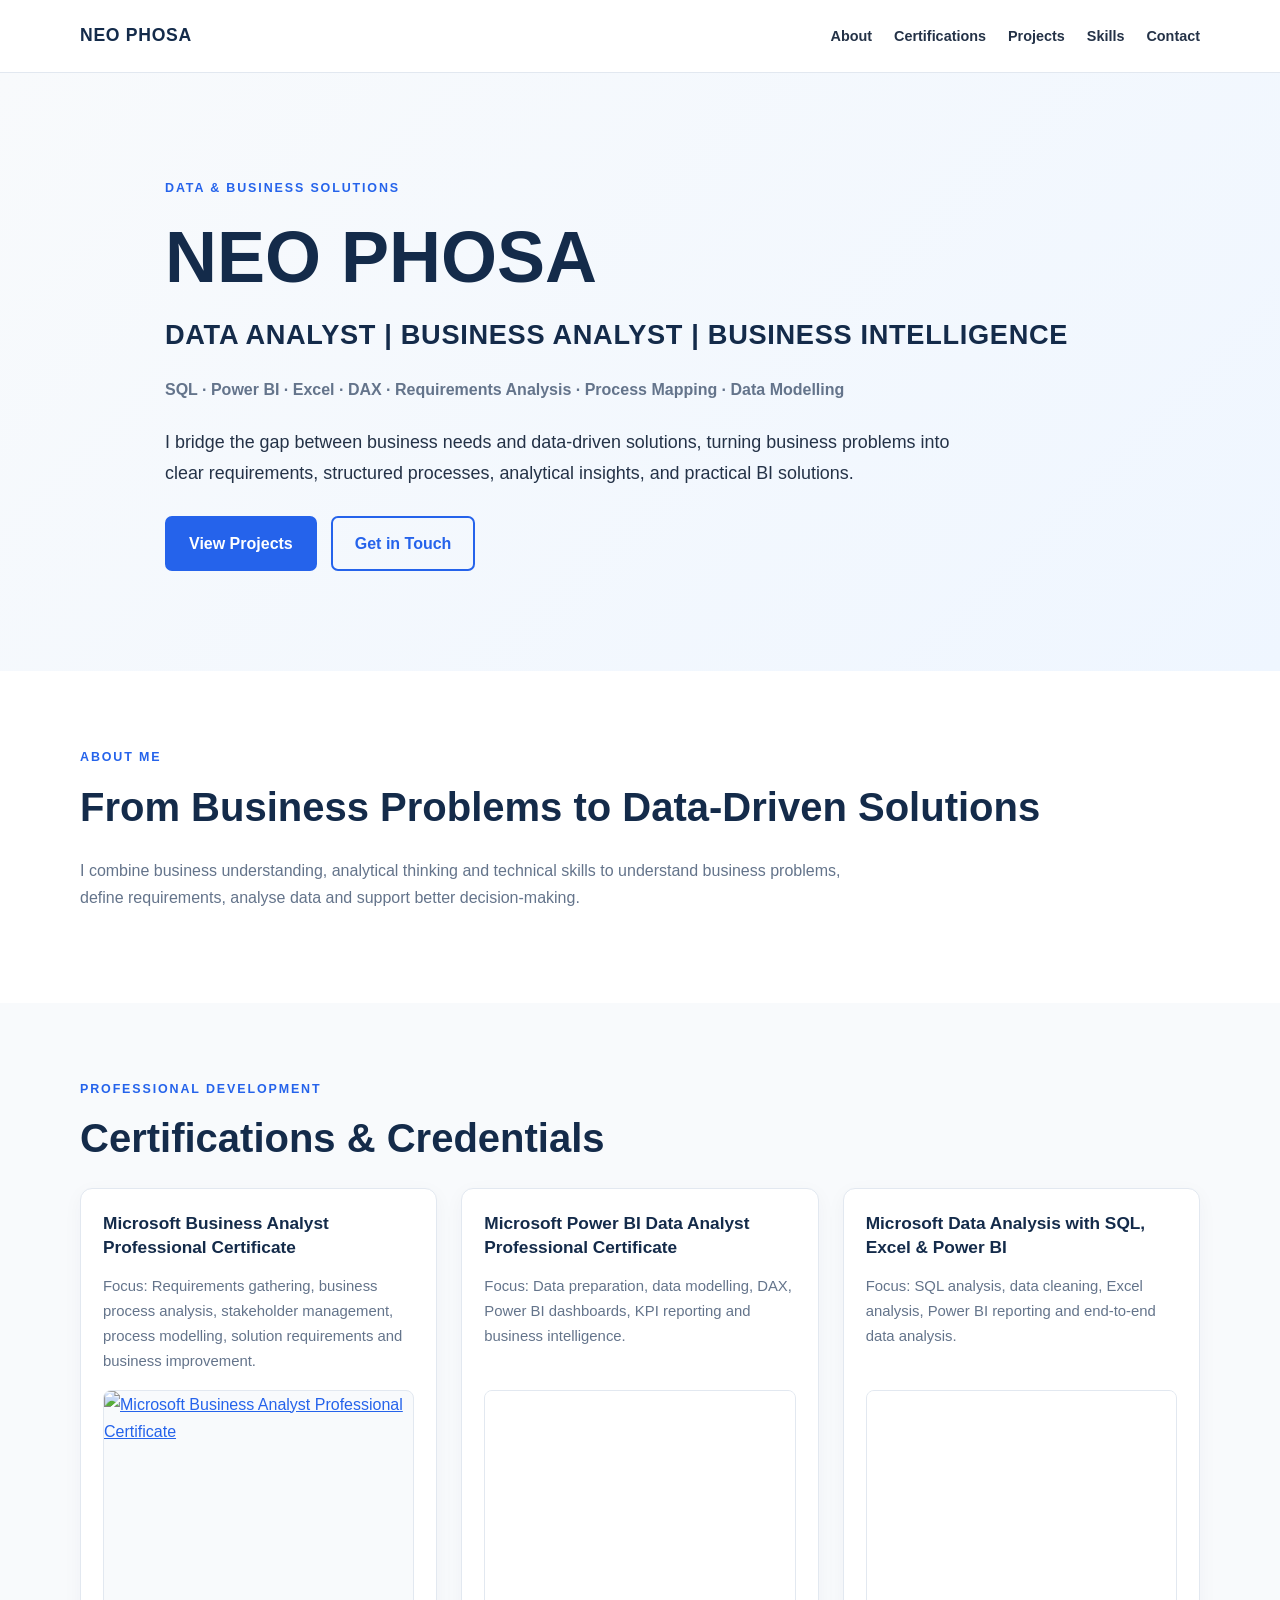
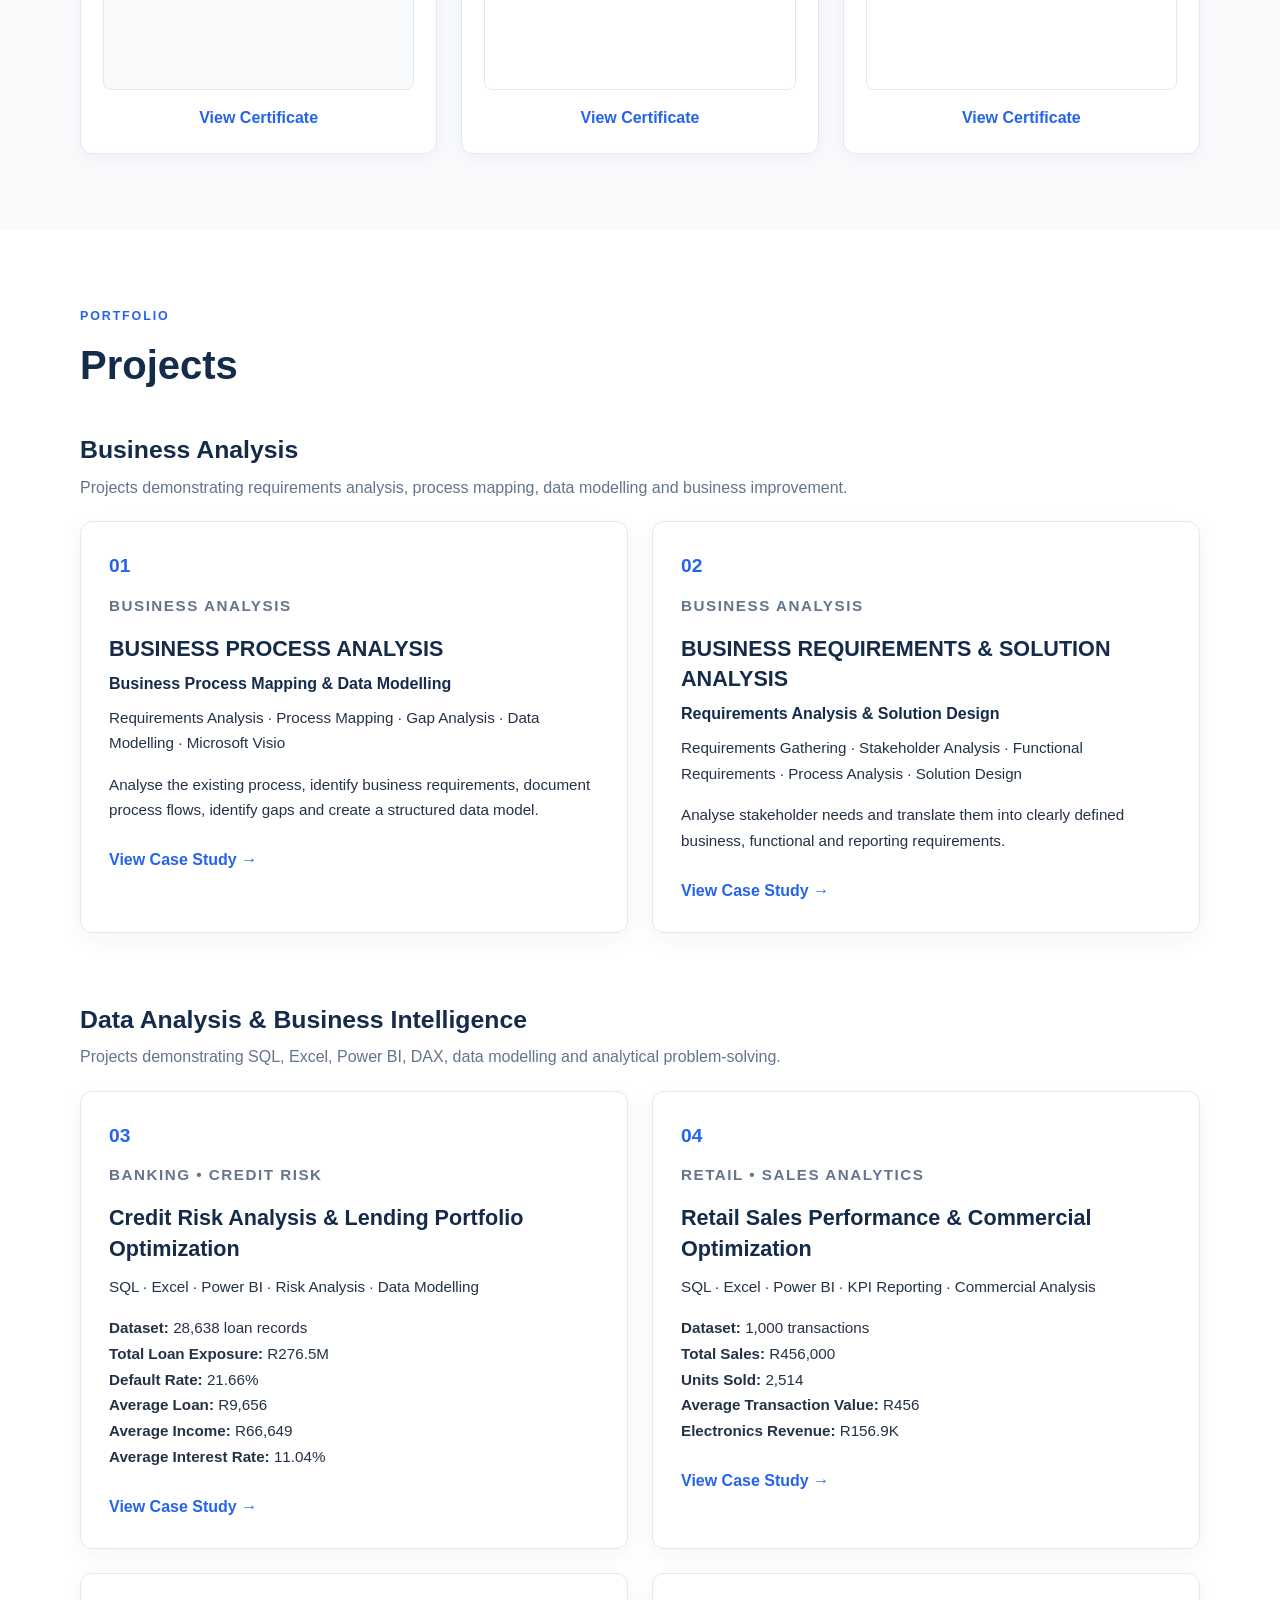
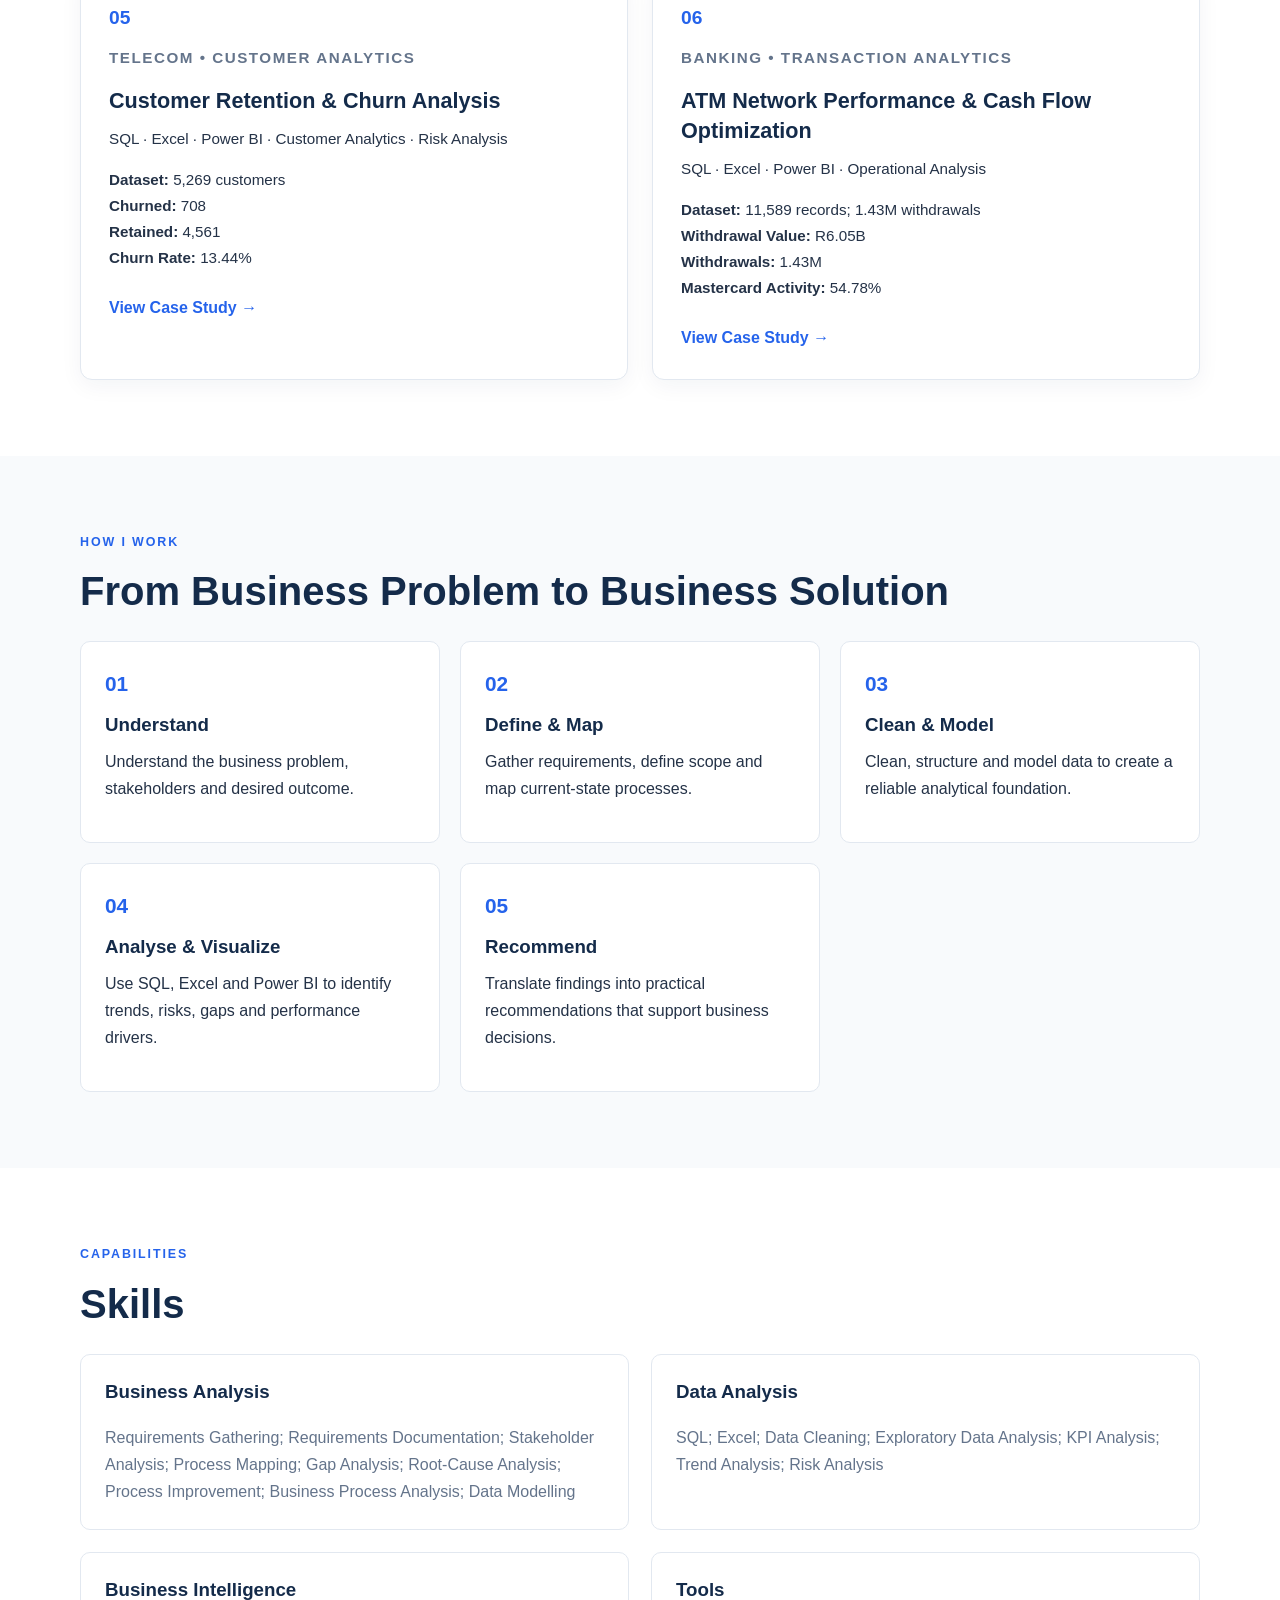
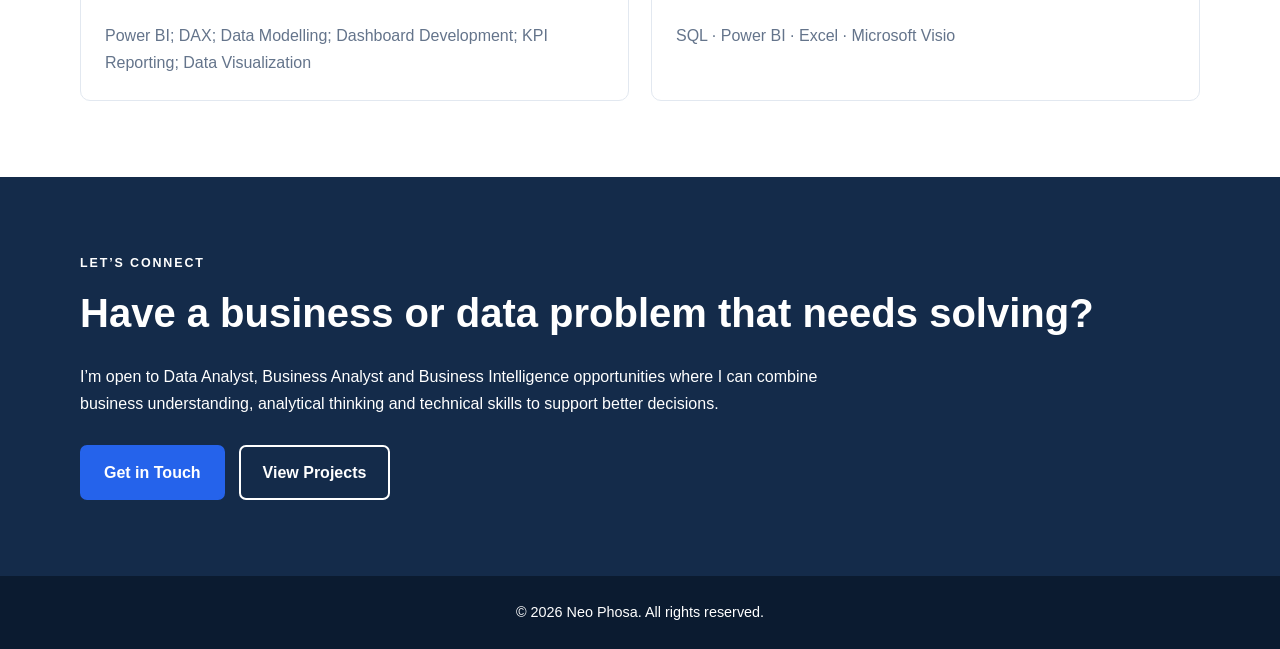
==== index.html @ ffda0e84 "Update index.html" ====
<!DOCTYPE html>
<html lang="en">
<head>
    <meta charset="UTF-8">
    <meta name="viewport" content="width=device-width, initial-scale=1.0">
    <meta name="description" content="Neo Phosa — Data Analyst, Business Analyst and Business Intelligence portfolio.">
    <title>Neo Phosa | Data Analyst & Business Analyst</title>
    <link rel="stylesheet" href="style.css">
</head>
<body>

<header class="navbar">
    <div class="container nav-container">
        <a href="index.html" class="logo">NEO PHOSA</a>
        <nav class="nav-links">
            <a href="#about">About</a>
            <a href="#certifications">Certifications</a>
            <a href="#projects">Projects</a>
            <a href="#skills">Skills</a>
            <a href="#contact">Contact</a>
        </nav>
    </div>
</header>

<main>
    <!-- HERO -->
    <section class="hero">
        <div class="container hero-content">
            <p class="eyebrow">DATA & BUSINESS SOLUTIONS</p>
            <h1>NEO PHOSA</h1>
            <h2>DATA ANALYST | BUSINESS ANALYST | BUSINESS INTELLIGENCE</h2>
            <p class="hero-skills">
                SQL · Power BI · Excel · DAX · Requirements Analysis · Process Mapping · Data Modelling
            </p>
            <p class="hero-description">
                I bridge the gap between business needs and data-driven solutions,
                turning business problems into clear requirements, structured processes,
                analytical insights, and practical BI solutions.
            </p>
            <div class="hero-buttons">
                <a href="#projects" class="btn btn-primary">View Projects</a>
                <a href="#contact" class="btn btn-outline">Get in Touch</a>
            </div>
        </div>
    </section>

    <!-- ABOUT -->
    <section class="section" id="about">
        <div class="container">
            <p class="eyebrow">ABOUT ME</p>
            <h2>From Business Problems to Data-Driven Solutions</h2>
            <p class="section-intro">
                I combine business understanding, analytical thinking and technical
                skills to understand business problems, define requirements, analyse
                data and support better decision-making.
            </p>
        </div>
    </section>

    <!-- CERTIFICATIONS -->
    <section class="section section-light" id="certifications">
        <div class="container">
            <p class="eyebrow">PROFESSIONAL DEVELOPMENT</p>
            <h2>Certifications &amp; Credentials</h2>

            <div class="certifications-grid">

                <article class="certificate-card">
                    <h3>Microsoft Business Analyst Professional Certificate</h3>
                    <p>
                        Focus: Requirements gathering, business process analysis,
                        stakeholder management, process modelling, solution requirements
                        and business improvement.
                    </p>
                    <div class="certificate-preview">
                        <a href="BA%20Certificate.pdf" target="_blank" rel="noopener">
                            <img src="BA%20Certificate.png"
                                 alt="Microsoft Business Analyst Professional Certificate"
                                 loading="lazy">
                        </a>
                    </div>
                    <a class="certificate-link"
                       href="BA%20Certificate.pdf"
                       target="_blank" rel="noopener">View Certificate</a>
                </article>

                <article class="certificate-card">
                    <h3>Microsoft Power BI Data Analyst Professional Certificate</h3>
                    <p>
                        Focus: Data preparation, data modelling, DAX, Power BI dashboards,
                        KPI reporting and business intelligence.
                    </p>
                    <div class="certificate-preview">
                        <iframe src="Power%20bi%20certificate.pdf"
                                title="Microsoft Power BI Certificate"
                                loading="lazy"></iframe>
                    </div>
                    <a class="certificate-link"
                       href="Power%20bi%20certificate.pdf"
                       target="_blank" rel="noopener">View Certificate</a>
                </article>

                <article class="certificate-card">
                    <h3>Microsoft Data Analysis with SQL, Excel &amp; Power BI</h3>
                    <p>
                        Focus: SQL analysis, data cleaning, Excel analysis,
                        Power BI reporting and end-to-end data analysis.
                    </p>
                    <div class="certificate-preview">
                        <iframe src="sql%2C%20excel%20%26%20power%20bi.pdf"
                                title="Microsoft Data Analysis with SQL, Excel and Power BI Certificate"
                                loading="lazy"></iframe>
                    </div>
                    <a class="certificate-link"
                       href="sql%2C%20excel%20%26%20power%20bi.pdf"
                       target="_blank" rel="noopener">View Certificate</a>
                </article>

            </div>
        </div>
    </section>

    <!-- PROJECTS -->
    <section class="section" id="projects">
        <div class="container">
            <p class="eyebrow">PORTFOLIO</p>
            <h2>Projects</h2>

            <div class="project-category">
                <h3>Business Analysis</h3>
                <p>Projects demonstrating requirements analysis, process mapping, data modelling and business improvement.</p>
            </div>

            <div class="projects-grid">

                <article class="project-card">
                    <span class="project-number">01</span>
                    <p class="project-category-label">BUSINESS ANALYSIS</p>
                    <h3>BUSINESS PROCESS ANALYSIS</h3>
                    <h4>Business Process Mapping &amp; Data Modelling</h4>
                    <p>Requirements Analysis · Process Mapping · Gap Analysis · Data Modelling · Microsoft Visio</p>
                    <p>
                        Analyse the existing process, identify business requirements,
                        document process flows, identify gaps and create a structured data model.
                    </p>
                    <a href="business-process-analysis.html" class="text-link">View Case Study →</a>
                </article>

                <article class="project-card">
                    <span class="project-number">02</span>
                    <p class="project-category-label">BUSINESS ANALYSIS</p>
                    <h3>BUSINESS REQUIREMENTS &amp; SOLUTION ANALYSIS</h3>
                    <h4>Requirements Analysis &amp; Solution Design</h4>
                    <p>Requirements Gathering · Stakeholder Analysis · Functional Requirements · Process Analysis · Solution Design</p>
                    <p>
                        Analyse stakeholder needs and translate them into clearly
                        defined business, functional and reporting requirements.
                    </p>
                    <a href="business-requirements-solution-analysis.html" class="text-link">View Case Study →</a>
                </article>

            </div>

            <div class="project-category data-category">
                <h3>Data Analysis &amp; Business Intelligence</h3>
                <p>Projects demonstrating SQL, Excel, Power BI, DAX, data modelling and analytical problem-solving.</p>
            </div>

            <div class="projects-grid">

                <article class="project-card">
                    <span class="project-number">03</span>
                    <p class="project-category-label">BANKING • CREDIT RISK</p>
                    <h3>Credit Risk Analysis &amp; Lending Portfolio Optimization</h3>
                    <p>SQL · Excel · Power BI · Risk Analysis · Data Modelling</p>
                    <p>
                        <strong>Dataset:</strong> 28,638 loan records<br>
                        <strong>Total Loan Exposure:</strong> R276.5M<br>
                        <strong>Default Rate:</strong> 21.66%<br>
                        <strong>Average Loan:</strong> R9,656<br>
                        <strong>Average Income:</strong> R66,649<br>
                        <strong>Average Interest Rate:</strong> 11.04%
                    </p>
                    <a href="credit-risk.html" class="text-link">View Case Study →</a>
                </article>

                <article class="project-card">
                    <span class="project-number">04</span>
                    <p class="project-category-label">RETAIL • SALES ANALYTICS</p>
                    <h3>Retail Sales Performance &amp; Commercial Optimization</h3>
                    <p>SQL · Excel · Power BI · KPI Reporting · Commercial Analysis</p>
                    <p>
                        <strong>Dataset:</strong> 1,000 transactions<br>
                        <strong>Total Sales:</strong> R456,000<br>
                        <strong>Units Sold:</strong> 2,514<br>
                        <strong>Average Transaction Value:</strong> R456<br>
                        <strong>Electronics Revenue:</strong> R156.9K
                    </p>
                    <a href="retail-sales.html" class="text-link">View Case Study →</a>
                </article>

                <article class="project-card">
                    <span class="project-number">05</span>
                    <p class="project-category-label">TELECOM • CUSTOMER ANALYTICS</p>
                    <h3>Customer Retention &amp; Churn Analysis</h3>
                    <p>SQL · Excel · Power BI · Customer Analytics · Risk Analysis</p>
                    <p>
                        <strong>Dataset:</strong> 5,269 customers<br>
                        <strong>Churned:</strong> 708<br>
                        <strong>Retained:</strong> 4,561<br>
                        <strong>Churn Rate:</strong> 13.44%
                    </p>
                    <a href="customer-churn.html" class="text-link">View Case Study →</a>
                </article>

                <article class="project-card">
                    <span class="project-number">06</span>
                    <p class="project-category-label">BANKING • TRANSACTION ANALYTICS</p>
                    <h3>ATM Network Performance &amp; Cash Flow Optimization</h3>
                    <p>SQL · Excel · Power BI · Operational Analysis</p>
                    <p>
                        <strong>Dataset:</strong> 11,589 records; 1.43M withdrawals<br>
                        <strong>Withdrawal Value:</strong> R6.05B<br>
                        <strong>Withdrawals:</strong> 1.43M<br>
                        <strong>Mastercard Activity:</strong> 54.78%
                    </p>
                    <a href="atm-withdrawal.html" class="text-link">View Case Study →</a>
                </article>

            </div>
        </div>
    </section>

    <!-- APPROACH -->
    <section class="section section-light" id="approach">
        <div class="container">
            <p class="eyebrow">HOW I WORK</p>
            <h2>From Business Problem to Business Solution</h2>

            <div class="approach-grid">
                <article class="approach-card">
                    <span>01</span>
                    <h3>Understand</h3>
                    <p>Understand the business problem, stakeholders and desired outcome.</p>
                </article>
                <article class="approach-card">
                    <span>02</span>
                    <h3>Define &amp; Map</h3>
                    <p>Gather requirements, define scope and map current-state processes.</p>
                </article>
                <article class="approach-card">
                    <span>03</span>
                    <h3>Clean &amp; Model</h3>
                    <p>Clean, structure and model data to create a reliable analytical foundation.</p>
                </article>
                <article class="approach-card">
                    <span>04</span>
                    <h3>Analyse &amp; Visualize</h3>
                    <p>Use SQL, Excel and Power BI to identify trends, risks, gaps and performance drivers.</p>
                </article>
                <article class="approach-card">
                    <span>05</span>
                    <h3>Recommend</h3>
                    <p>Translate findings into practical recommendations that support business decisions.</p>
                </article>
            </div>
        </div>
    </section>

    <!-- SKILLS -->
    <section class="section" id="skills">
        <div class="container">
            <p class="eyebrow">CAPABILITIES</p>
            <h2>Skills</h2>

            <div class="skills-grid">
                <article class="skill-card">
                    <h3>Business Analysis</h3>
                    <p>Requirements Gathering; Requirements Documentation; Stakeholder Analysis; Process Mapping; Gap Analysis; Root-Cause Analysis; Process Improvement; Business Process Analysis; Data Modelling</p>
                </article>
                <article class="skill-card">
                    <h3>Data Analysis</h3>
                    <p>SQL; Excel; Data Cleaning; Exploratory Data Analysis; KPI Analysis; Trend Analysis; Risk Analysis</p>
                </article>
                <article class="skill-card">
                    <h3>Business Intelligence</h3>
                    <p>Power BI; DAX; Data Modelling; Dashboard Development; KPI Reporting; Data Visualization</p>
                </article>
                <article class="skill-card">
                    <h3>Tools</h3>
                    <p>SQL · Power BI · Excel · Microsoft Visio</p>
                </article>
            </div>
        </div>
    </section>

    <!-- CONTACT -->
    <section class="section cta" id="contact">
        <div class="container">
            <p class="eyebrow">LET’S CONNECT</p>
            <h2>Have a business or data problem that needs solving?</h2>
            <p>
                I’m open to Data Analyst, Business Analyst and Business Intelligence
                opportunities where I can combine business understanding, analytical
                thinking and technical skills to support better decisions.
            </p>
            <div class="hero-buttons">
                <a href="mailto:" class="btn btn-primary">Get in Touch</a>
                <a href="#projects" class="btn btn-outline">View Projects</a>
            </div>
        </div>
    </section>
</main>

<footer class="footer">
    <div class="container">
        <p>© 2026 Neo Phosa. All rights reserved.</p>
    </div>
</footer>

</body>
</html>
---- style.css ----
/* =========================
   GLOBAL STYLES
========================= */
:root {
    --navy: #142b4a;
    --blue: #2563eb;
    --light-blue: #eff6ff;
    --text: #243247;
    --muted: #64748b;
    --border: #e2e8f0;
    --background: #ffffff;
    --light-background: #f8fafc;
}

* {
    box-sizing: border-box;
}

html {
    scroll-behavior: smooth;
    scroll-padding-top: 90px;
}

body {
    margin: 0;
    font-family: Arial, Helvetica, sans-serif;
    line-height: 1.7;
    color: var(--text);
    background: var(--background);
}

img {
    max-width: 100%;
}

a {
    color: var(--blue);
}

.container {
    width: min(1120px, 92%);
    margin: 0 auto;
}

.section {
    padding: 76px 0;
}

.section-light {
    background: var(--light-background);
}

h1,
h2,
h3,
h4 {
    color: var(--navy);
    line-height: 1.3;
}

h1 {
    font-size: clamp(2.5rem, 6vw, 4.5rem);
    margin: 12px 0;
}

h2 {
    font-size: clamp(1.8rem, 4vw, 2.5rem);
    margin: 0 0 24px;
}

h3 {
    line-height: 1.4;
}

p {
    margin-top: 0;
}

.eyebrow {
    color: var(--blue);
    font-size: 0.78rem;
    font-weight: 800;
    letter-spacing: 0.15em;
    text-transform: uppercase;
    margin-bottom: 12px;
}

.section-intro {
    max-width: 800px;
    color: var(--muted);
}

/* =========================
   NAVIGATION
========================= */
.navbar {
    position: sticky;
    top: 0;
    z-index: 100;
    background: rgba(255, 255, 255, 0.97);
    border-bottom: 1px solid var(--border);
}

.nav-container {
    min-height: 72px;
    display: flex;
    align-items: center;
    justify-content: space-between;
    gap: 24px;
}

.logo {
    color: var(--navy);
    font-size: 1.1rem;
    font-weight: 800;
    text-decoration: none;
    letter-spacing: 0.04em;
}

.nav-links {
    display: flex;
    flex-wrap: wrap;
    align-items: center;
    gap: 22px;
}

.nav-links a {
    color: var(--text);
    font-size: 0.9rem;
    font-weight: 600;
    text-decoration: none;
}

.nav-links a:hover,
.text-link:hover,
.certificate-link:hover {
    color: var(--blue);
    text-decoration: underline;
}

/* =========================
   HERO
========================= */
.hero {
    padding: 105px 0 100px;
    background: linear-gradient(135deg, #f8fafc, #eff6ff);
}

.hero-content {
    max-width: 950px;
}

.hero h2 {
    font-size: clamp(1.15rem, 3vw, 1.7rem);
    letter-spacing: 0.025em;
}

.hero-skills {
    color: var(--muted);
    font-weight: 600;
}

.hero-description {
    max-width: 820px;
    font-size: 1.12rem;
    margin: 24px 0;
}

.hero-buttons {
    display: flex;
    flex-wrap: wrap;
    gap: 14px;
    margin-top: 28px;
}

.btn {
    display: inline-block;
    padding: 12px 22px;
    border: 2px solid var(--blue);
    border-radius: 7px;
    text-decoration: none;
    font-weight: 700;
    transition: background 0.2s ease, color 0.2s ease;
}

.btn-primary {
    background: var(--blue);
    color: white;
}

.btn-primary:hover {
    background: #1d4ed8;
    border-color: #1d4ed8;
}

.btn-outline {
    color: var(--blue);
    background: transparent;
}

.btn-outline:hover {
    color: white;
    background: var(--blue);
}

/* =========================
   CERTIFICATIONS
========================= */
.certifications-grid {
    display: grid;
    grid-template-columns: repeat(3, minmax(0, 1fr));
    gap: 24px;
    align-items: stretch;
}

.certificate-card {
    min-width: 0;
    display: flex;
    flex-direction: column;
    padding: 22px;
    border: 1px solid var(--border);
    border-radius: 12px;
    background: white;
    box-shadow: 0 5px 20px rgba(20, 43, 74, 0.04);
}

.certificate-card h3 {
    margin: 0 0 14px;
    font-size: 1.08rem;
}

.certificate-card p {
    color: var(--muted);
    font-size: 0.93rem;
}

.certificate-preview {
    width: 100%;
    height: 300px;
    margin-top: auto;
    overflow: hidden;
    display: flex;
    align-items: center;
    justify-content: center;
    background: #f8fafc;
    border: 1px solid var(--border);
    border-radius: 8px;
}

.certificate-preview a {
    display: block;
    width: 100%;
    height: 100%;
}

.certificate-preview img {
    display: block;
    width: 100%;
    height: 100%;
    object-fit: contain;
}

.certificate-preview iframe {
    display: block;
    width: 100%;
    height: 100%;
    border: 0;
    background: white;
}

.certificate-link {
    display: inline-block;
    margin-top: 14px;
    font-weight: 700;
    text-align: center;
    text-decoration: none;
}

/* =========================
   PROJECTS
========================= */
.project-category {
    margin: 42px 0 20px;
}

.project-category h3 {
    margin-bottom: 6px;
    font-size: 1.55rem;
}

.project-category p {
    color: var(--muted);
    max-width: 850px;
}

.data-category {
    margin-top: 70px;
}

.projects-grid {
    display: grid;
    grid-template-columns: repeat(2, minmax(0, 1fr));
    gap: 24px;
}

.project-card {
    min-width: 0;
    padding: 28px;
    border: 1px solid var(--border);
    border-radius: 12px;
    background: white;
    box-shadow: 0 6px 22px rgba(20, 43, 74, 0.05);
    transition: transform 0.2s ease, box-shadow 0.2s ease;
}

.project-card:hover {
    transform: translateY(-3px);
    box-shadow: 0 12px 30px rgba(20, 43, 74, 0.09);
}

.project-number {
    display: inline-block;
    margin-bottom: 10px;
    color: var(--blue);
    font-weight: 800;
    font-size: 1.2rem;
}

.project-category-label {
    color: var(--muted);
    font-size: 0.76rem;
    font-weight: 800;
    letter-spacing: 0.1em;
}

.project-card h3 {
    margin: 10px 0;
    font-size: 1.35rem;
}

.project-card h4 {
    margin: 10px 0;
    font-size: 1rem;
}

.project-card p {
    font-size: 0.95rem;
}

.text-link {
    display: inline-block;
    margin-top: 8px;
    font-weight: 800;
    text-decoration: none;
}

/* =========================
   APPROACH
========================= */
.approach-grid {
    display: grid;
    grid-template-columns: repeat(3, minmax(0, 1fr));
    gap: 20px;
}

.approach-card {
    padding: 24px;
    border: 1px solid var(--border);
    border-radius: 10px;
    background: white;
}

.approach-card span {
    color: var(--blue);
    font-size: 1.3rem;
    font-weight: 800;
}

.approach-card h3 {
    margin: 10px 0;
}

/* =========================
   SKILLS
========================= */
.skills-grid {
    display: grid;
    grid-template-columns: repeat(2, minmax(0, 1fr));
    gap: 22px;
}

.skill-card {
    padding: 24px;
    border: 1px solid var(--border);
    border-radius: 10px;
    background: white;
}

.skill-card h3 {
    margin-top: 0;
}

.skill-card p {
    color: var(--muted);
    margin-bottom: 0;
}

/* =========================
   CONTACT & FOOTER
========================= */
.cta {
    background: var(--navy);
    color: white;
}

.cta h2,
.cta .eyebrow {
    color: white;
}

.cta p {
    max-width: 800px;
}

.cta .btn-outline {
    color: white;
    border-color: white;
}

.cta .btn-outline:hover {
    background: white;
    color: var(--navy);
}

.footer {
    padding: 24px 0;
    text-align: center;
    background: #0b1b30;
    color: white;
}

.footer p {
    margin: 0;
    font-size: 0.9rem;
}

/* =========================
   CASE STUDY PAGES
========================= */
.case-hero {
    padding: 64px 0;
    background: linear-gradient(135deg, #f8fafc, #eff6ff);
}

.case-hero h1 {
    font-size: clamp(2rem, 5vw, 3.2rem);
}

.case-hero p {
    max-width: 900px;
}

.back-link {
    display: inline-block;
    margin-bottom: 24px;
    font-weight: 700;
    text-decoration: none;
}

.case-label {
    color: var(--blue);
    font-size: 0.8rem;
    font-weight: 800;
    letter-spacing: 0.12em;
    text-transform: uppercase;
}

.case-section {
    padding: 44px 0;
    border-bottom: 1px solid var(--border);
}

.case-section h2 {
    font-size: 1.8rem;
}

.case-section h3 {
    margin-top: 28px;
}

.case-section p,
.case-section li {
    line-height: 1.8;
}

.case-section ul {
    padding-left: 24px;
}

.case-section .image-grid {
    display: grid;
    grid-template-columns: minmax(0, 1fr);
    gap: 28px;
    margin-top: 24px;
}

.case-section .image-card {
    width: 100%;
    min-width: 0;
    padding: 16px;
    border: 1px solid var(--border);
    border-radius: 12px;
    background: white;
    box-shadow: 0 6px 22px rgba(20, 43, 74, 0.05);
}

.case-section .image-card img {
    display: block;
    width: 100%;
    height: auto;
    max-height: none;
    object-fit: contain;
    cursor: zoom-in;
}

.case-section .image-caption {
    margin: 14px 0 0;
    font-size: 1rem;
    font-weight: 700;
    line-height: 1.6;
}

.case-table-wrapper {
    width: 100%;
    overflow-x: auto;
    margin: 24px 0;
}

.case-table {
    width: 100%;
    border-collapse: collapse;
    text-align: left;
}

.case-table th,
.case-table td {
    padding: 14px;
    border: 1px solid var(--border);
    vertical-align: top;
}

.case-table th {
    background: var(--light-blue);
    color: var(--navy);
}

.deliverables {
    padding: 20px;
    background: var(--light-blue);
    border-radius: 10px;
    font-weight: 700;
}

.recommendations {
    padding-left: 24px;
}

.learned-list {
    padding: 20px;
    background: var(--light-background);
    border-left: 4px solid var(--blue);
    border-radius: 6px;
}

/* =========================
   RESPONSIVE LAYOUT
========================= */
@media (max-width: 900px) {
    .certifications-grid {
        grid-template-columns: repeat(2, minmax(0, 1fr));
    }

    .approach-grid {
        grid-template-columns: repeat(2, minmax(0, 1fr));
    }

    .nav-container {
        align-items: flex-start;
        padding-top: 16px;
        padding-bottom: 16px;
        flex-direction: column;
    }
}

@media (max-width: 600px) {
    .section {
        padding: 52px 0;
    }

    .hero {
        padding: 65px 0;
    }

    .nav-links {
        gap: 12px 16px;
    }

    .nav-links a {
        font-size: 0.82rem;
    }

    .projects-grid,
    .certifications-grid,
    .approach-grid,
    .skills-grid {
        grid-template-columns: 1fr;
    }

    .project-card,
    .certificate-card {
        padding: 20px;
    }

    .certificate-preview {
        height: 280px;
    }

    .case-hero {
        padding: 42px 0;
    }

    .case-section {
        padding: 32px 0;
    }

    .case-section .image-card {
        padding: 10px;
    }
}
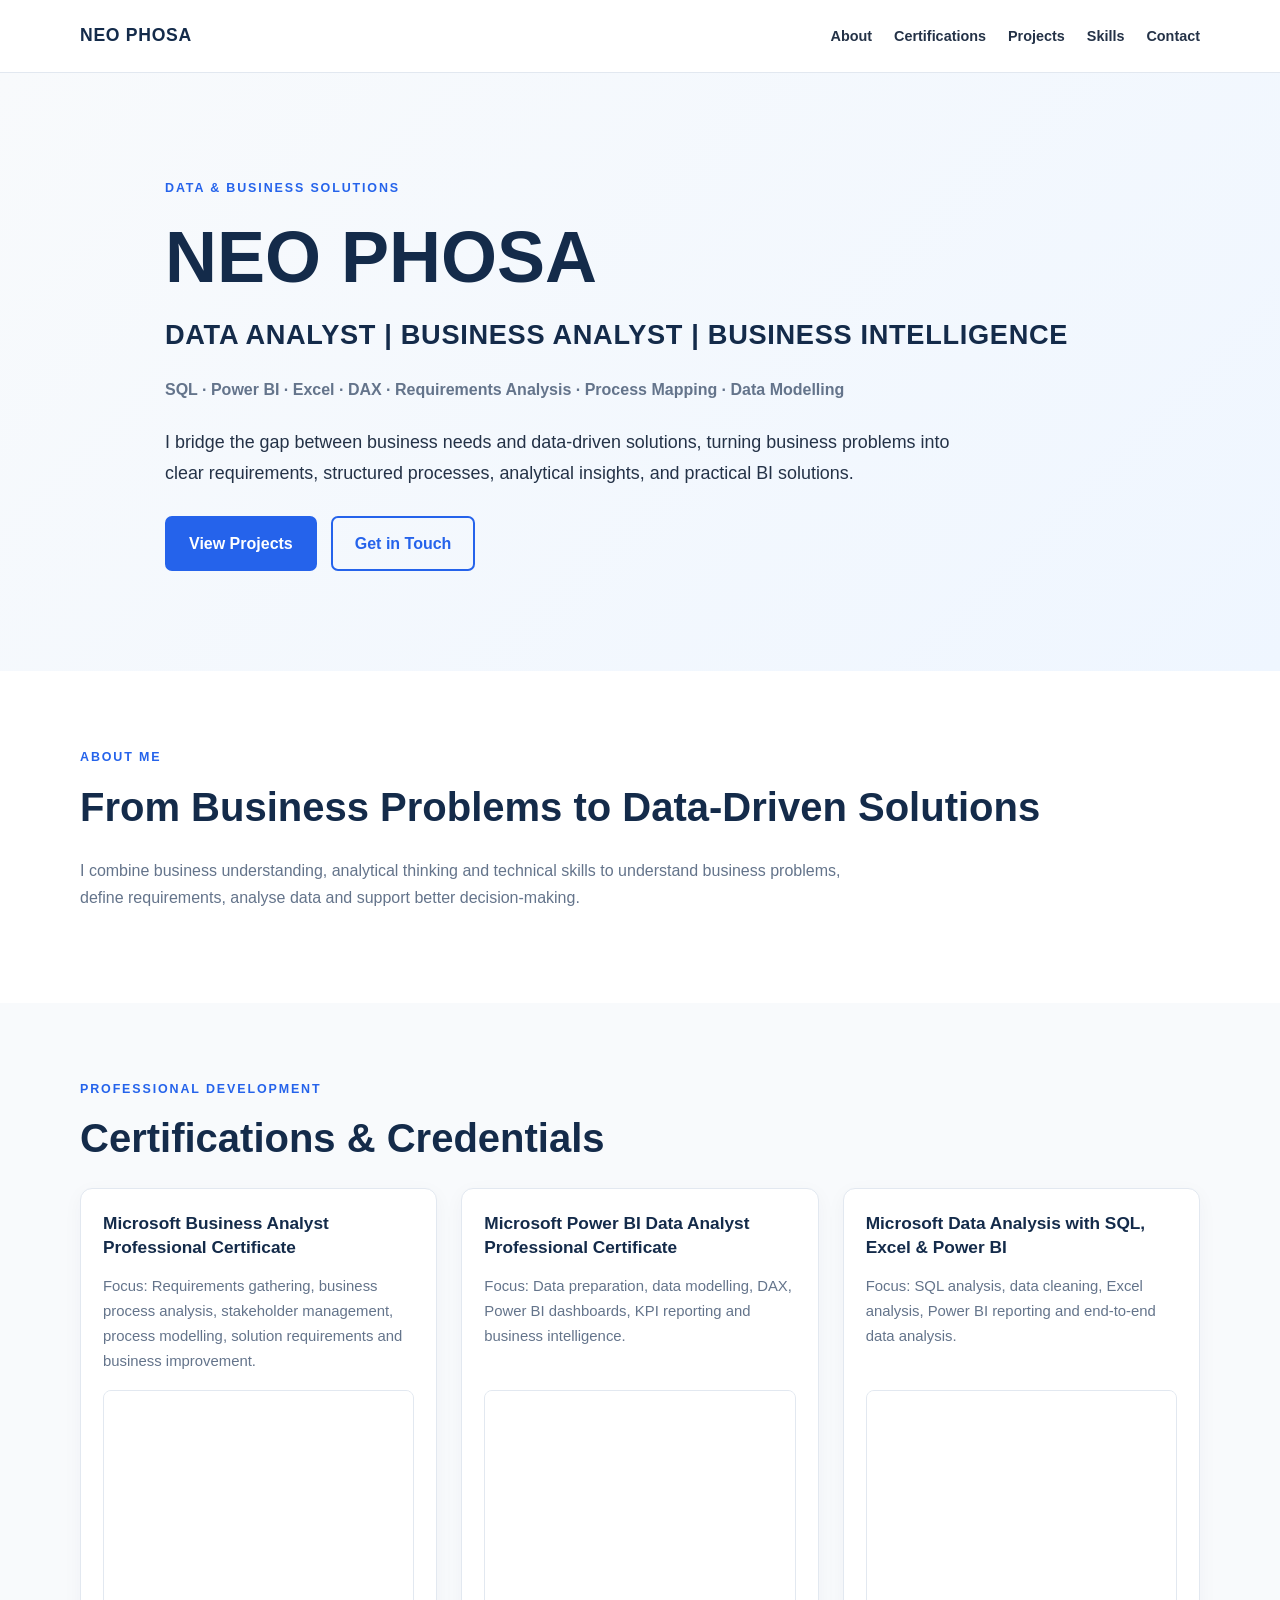
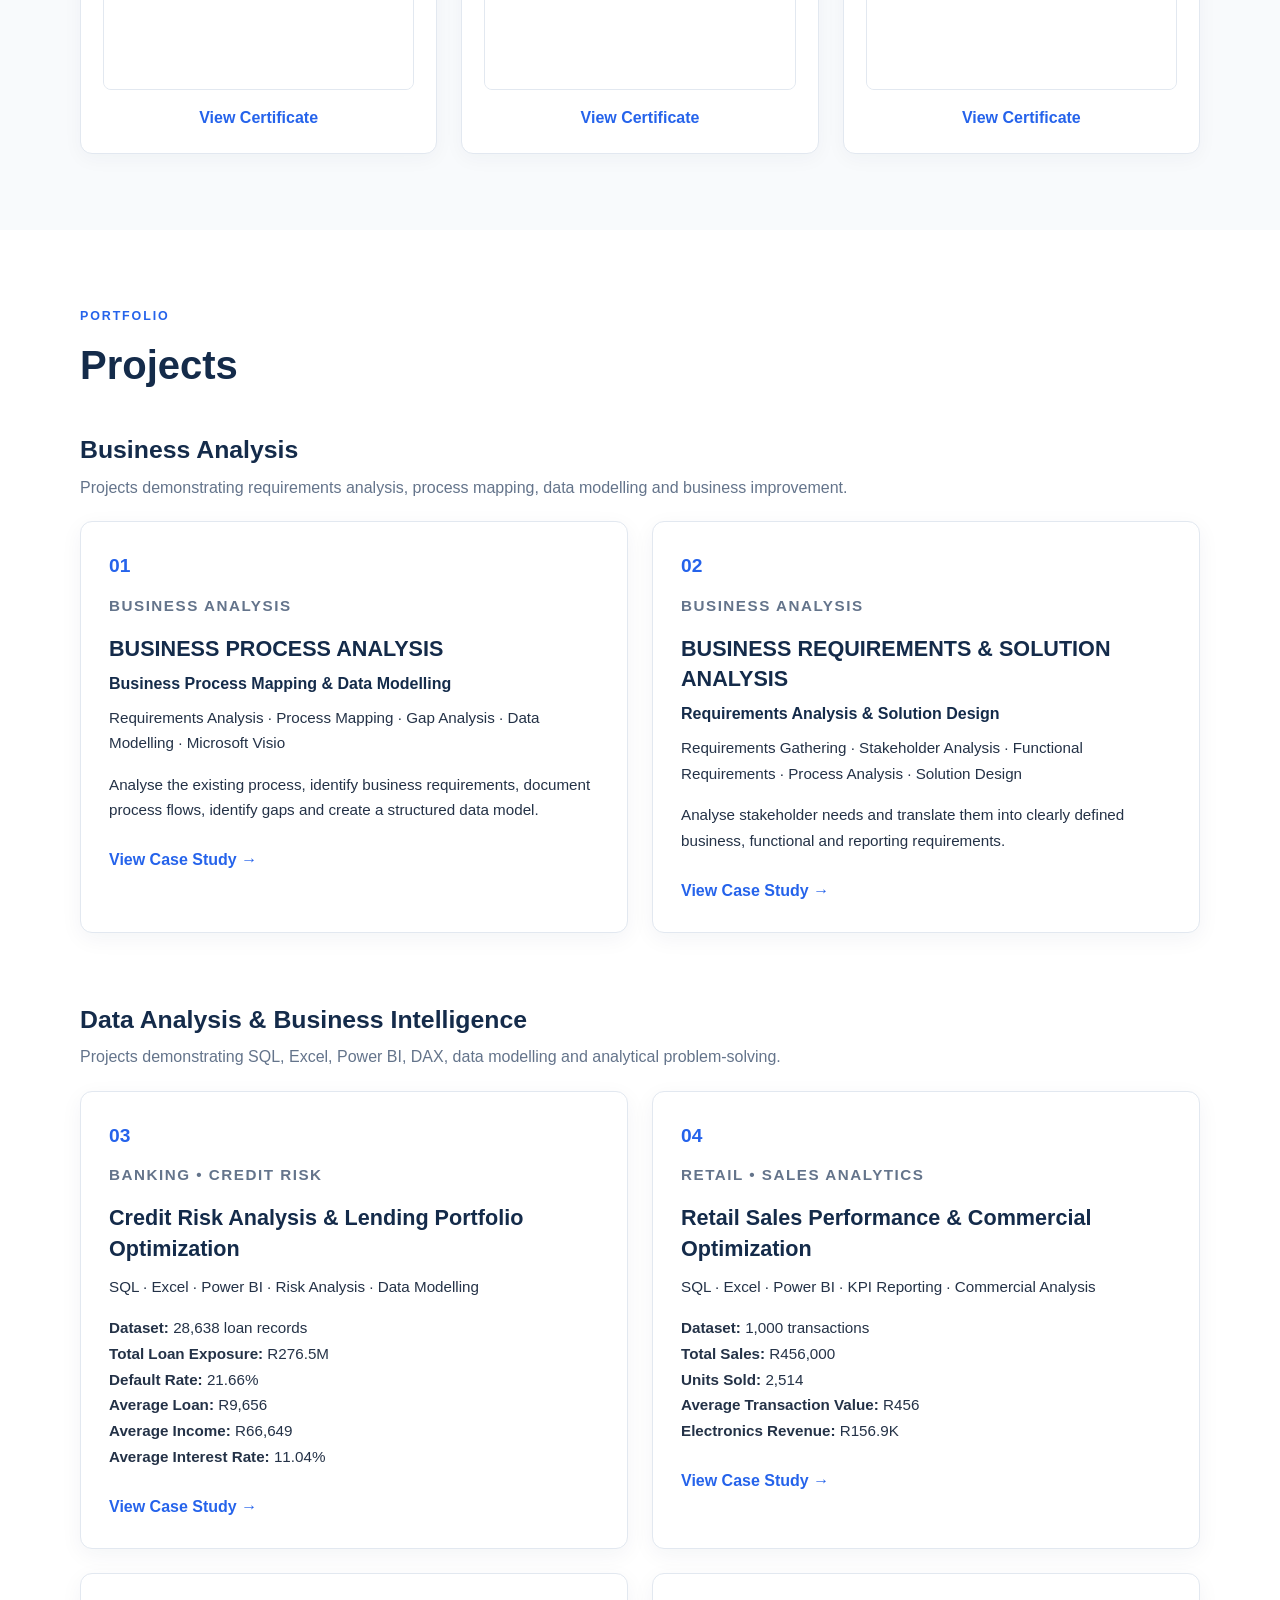
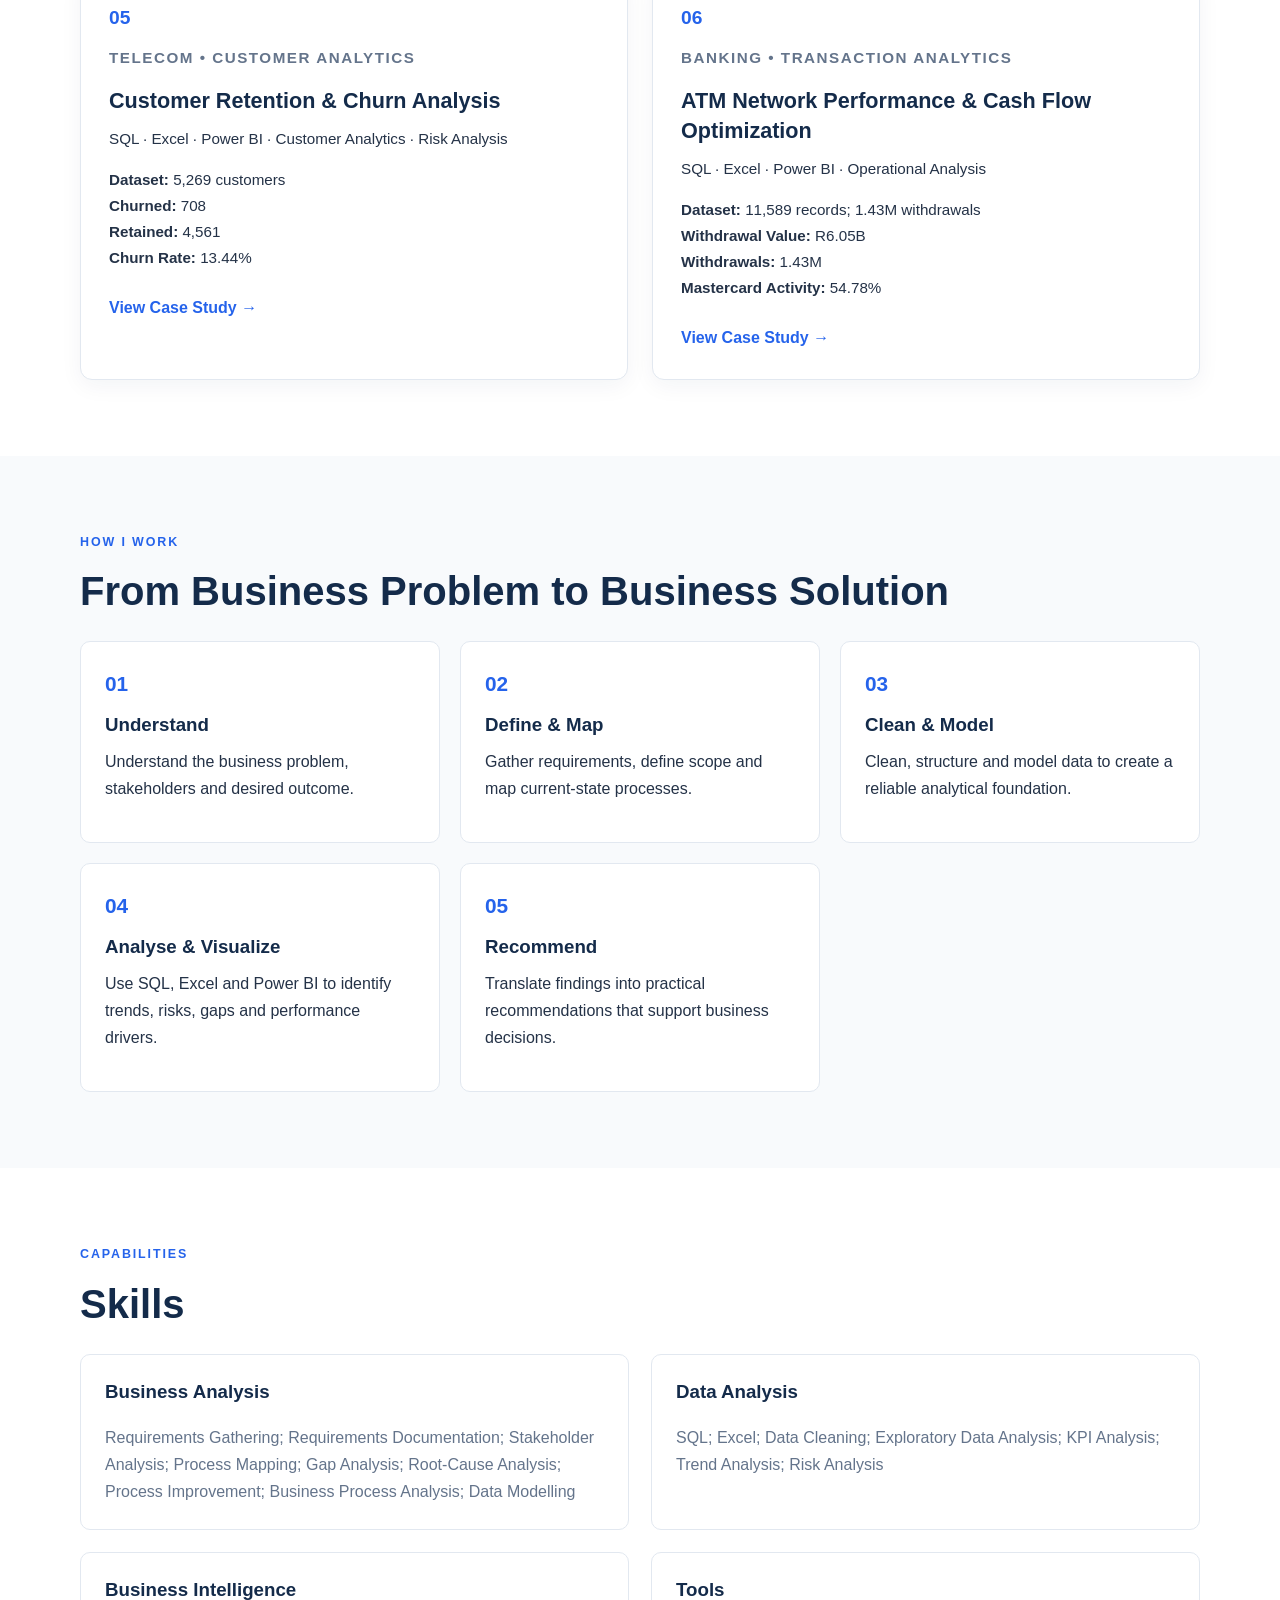
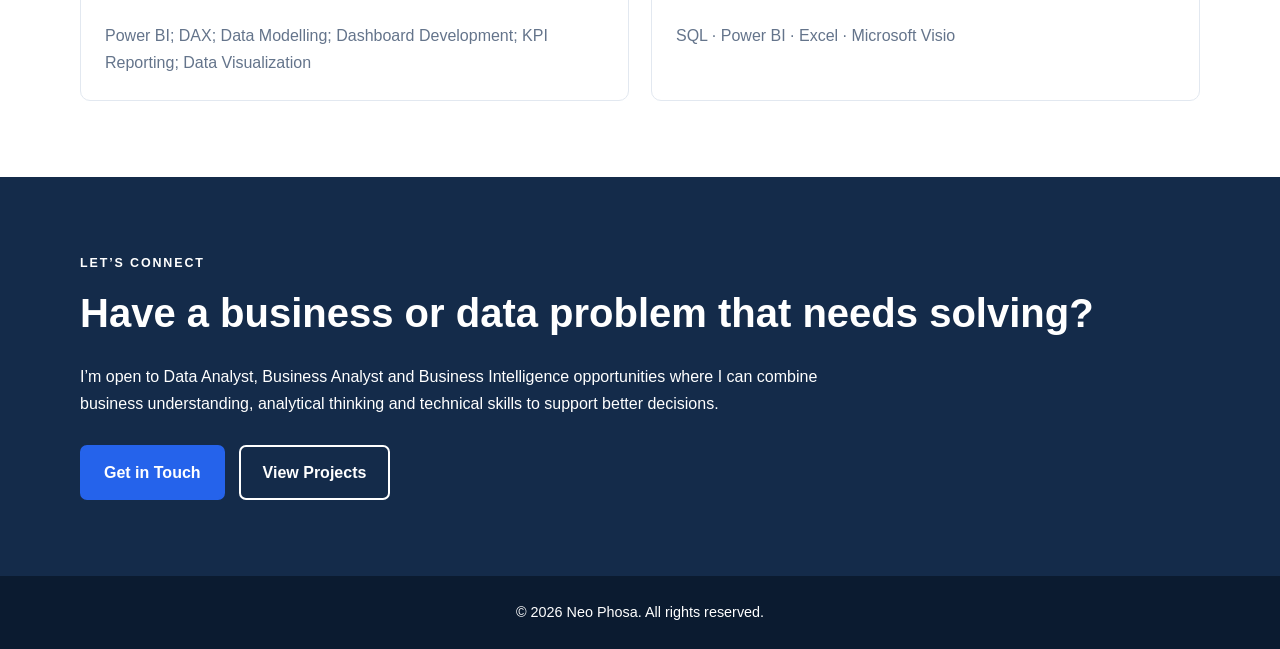
==== commit 2502621f: "Update index.html" ====
--- a/index.html
+++ b/index.html
@@ -74,11 +74,12 @@
                         and business improvement.
                     </p>
                     <div class="certificate-preview">
-                        <a href="BA%20Certificate.pdf" target="_blank" rel="noopener">
-                            <img src="BA%20Certificate.png"
-                                 alt="Microsoft Business Analyst Professional Certificate"
+                        <iframe 
+                            src="BA%20Certificate.pdf"
+                            <img src="BA%20Certificate.pdf"
+                                 title="Microsoft Business Analyst Professional Certificate"
                                  loading="lazy">
-                        </a>
+                        </iframe>
                     </div>
                     <a class="certificate-link"
                        href="BA%20Certificate.pdf"
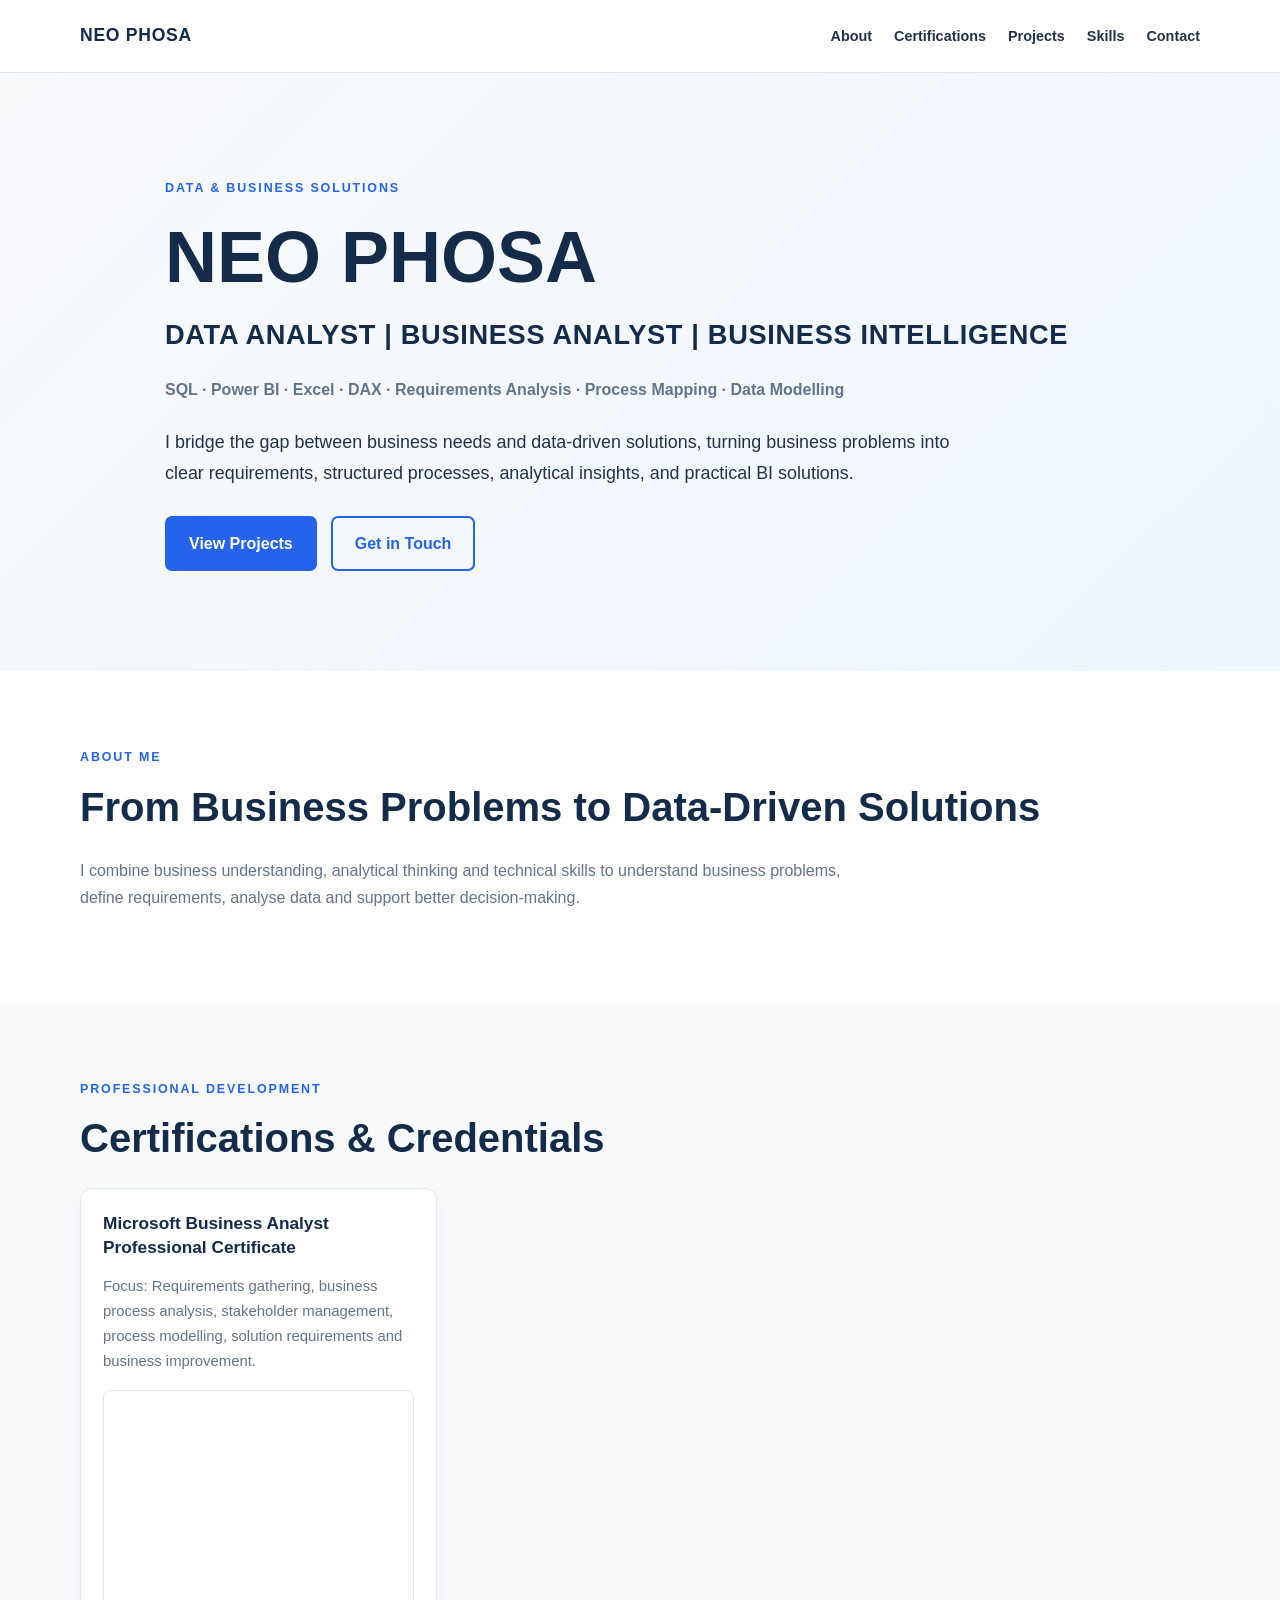
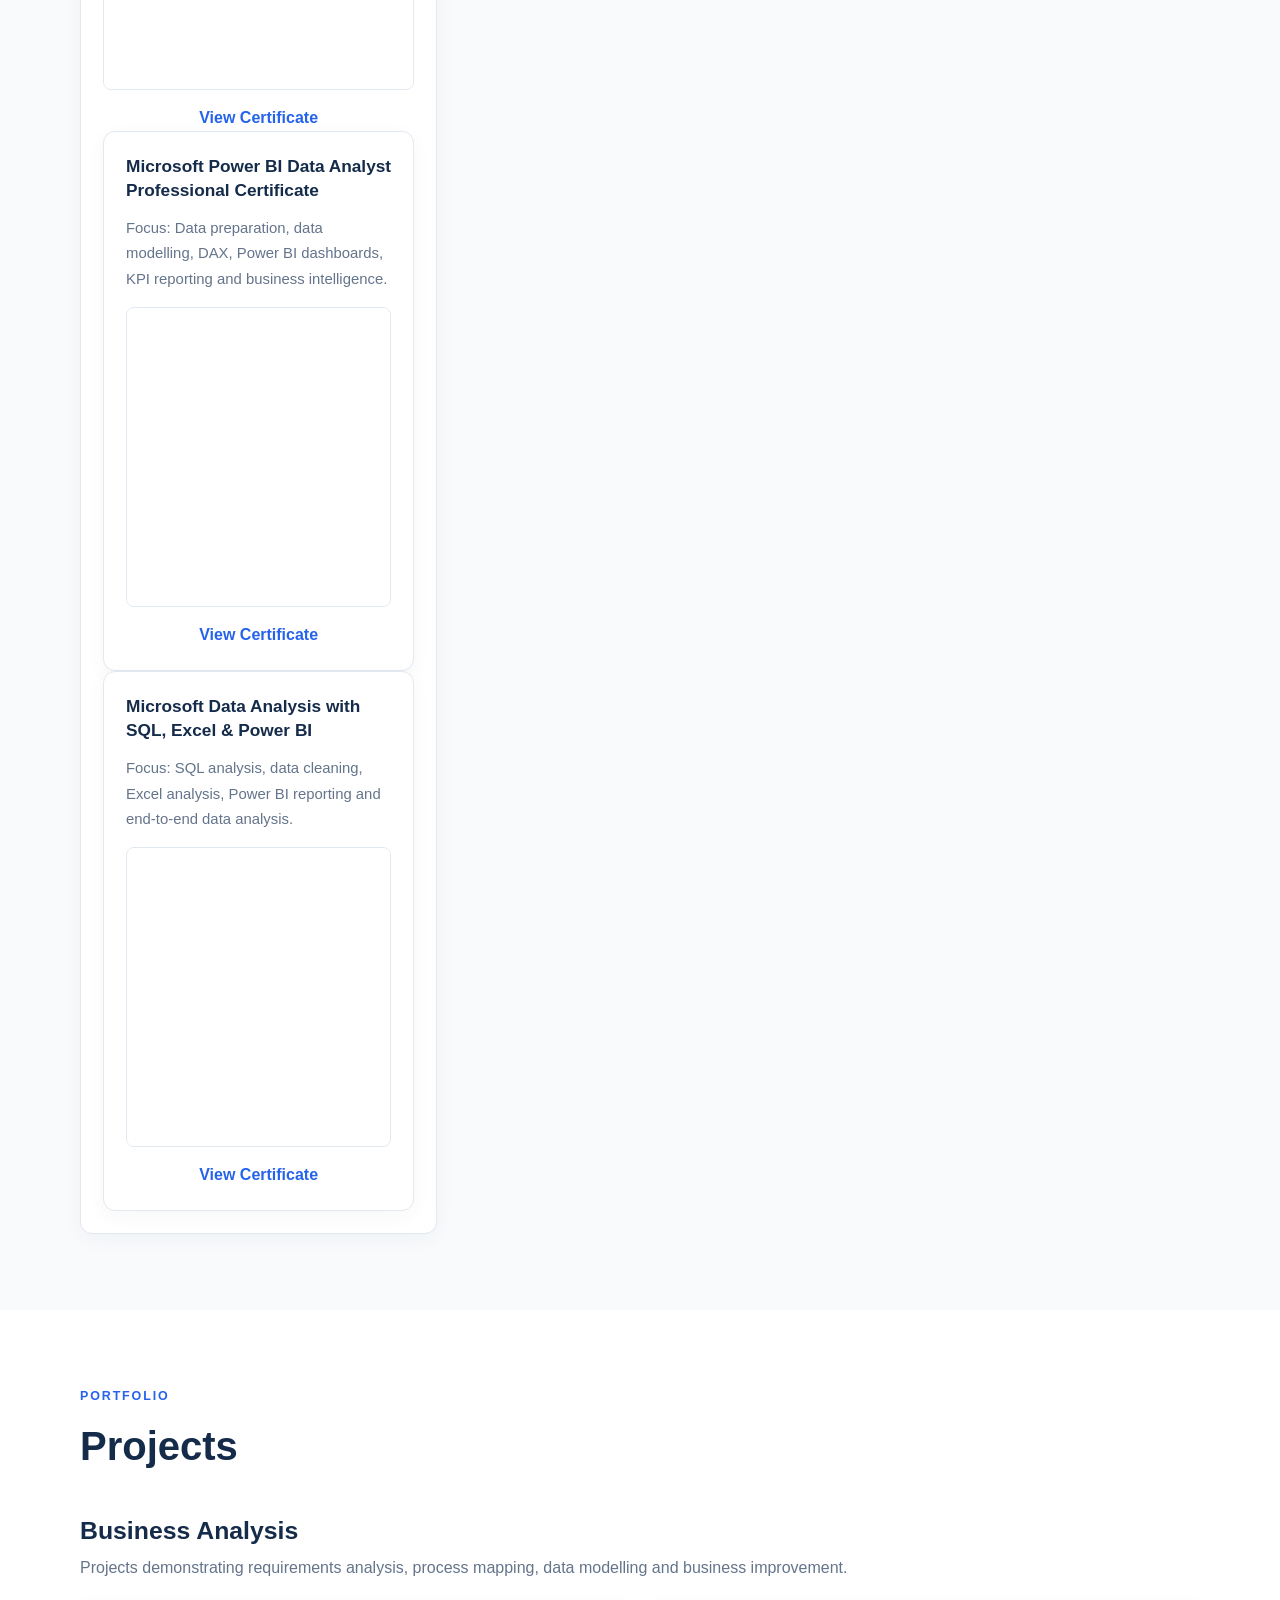
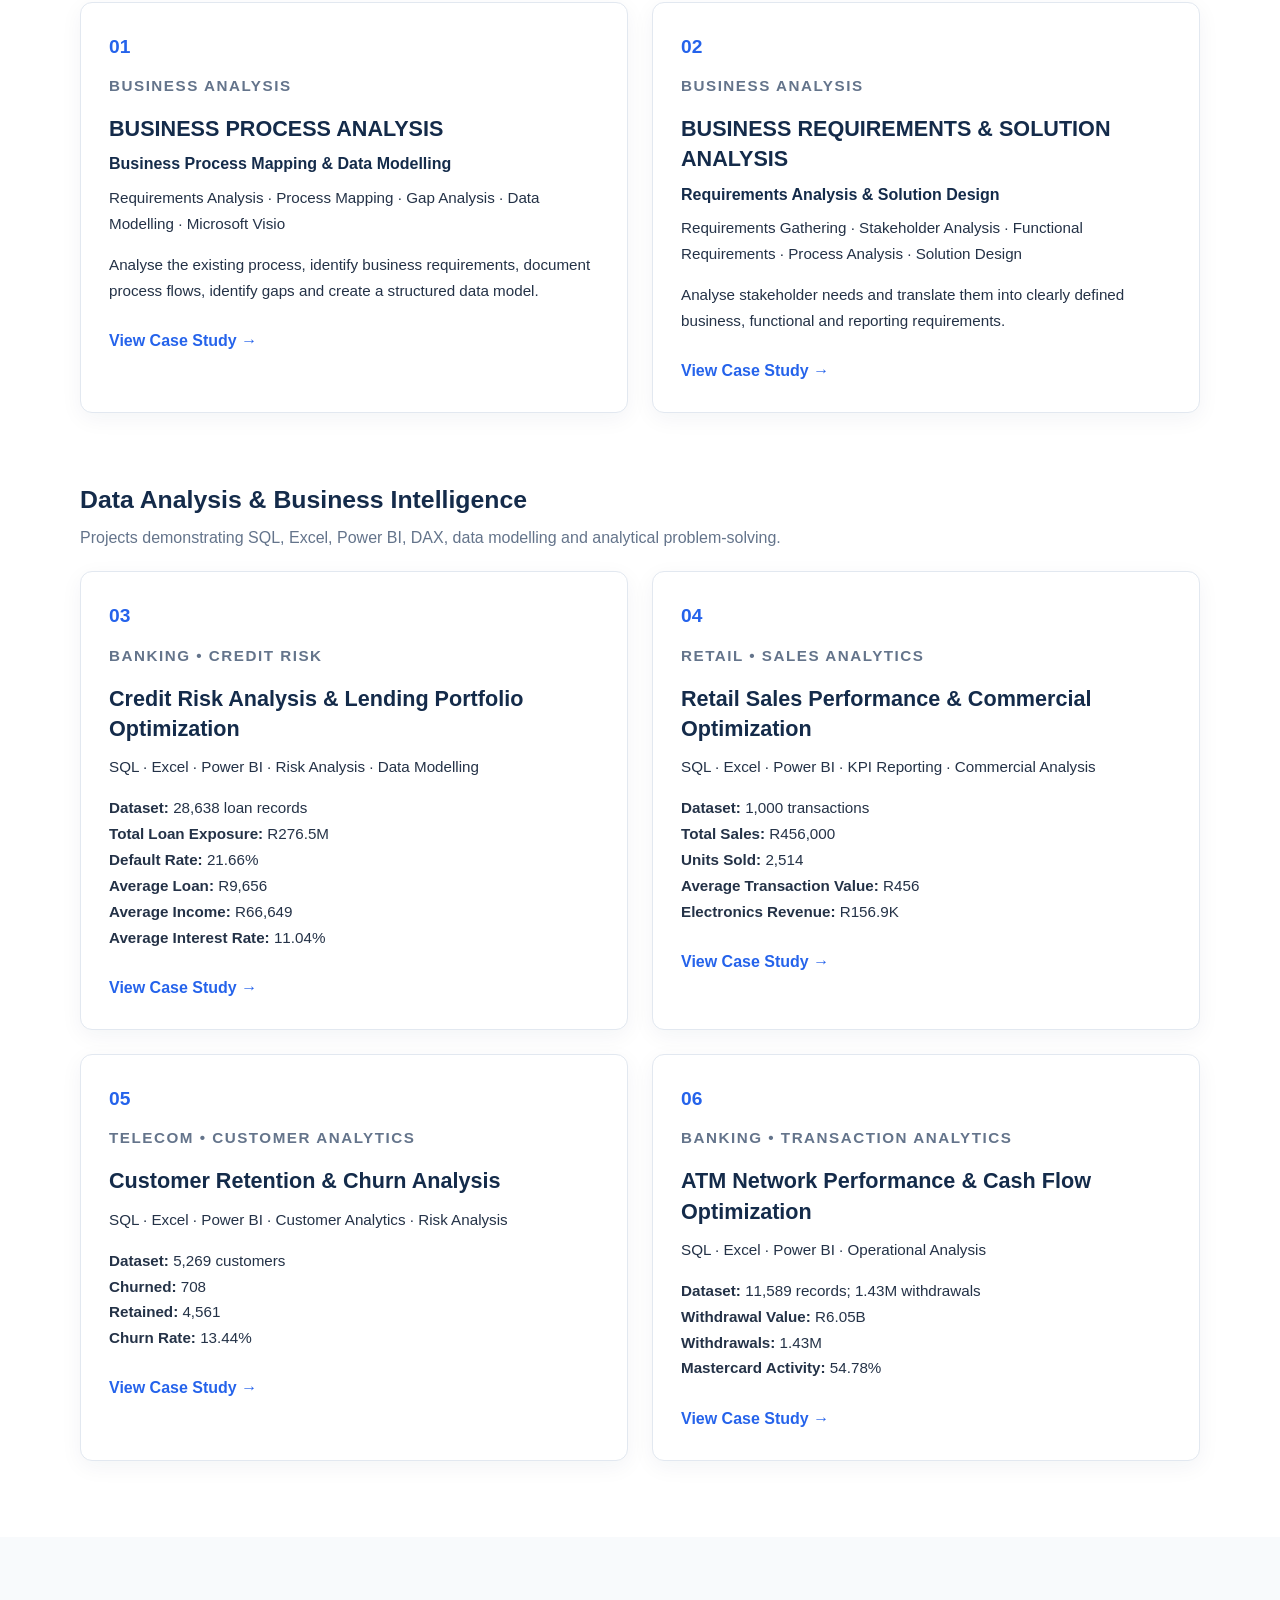
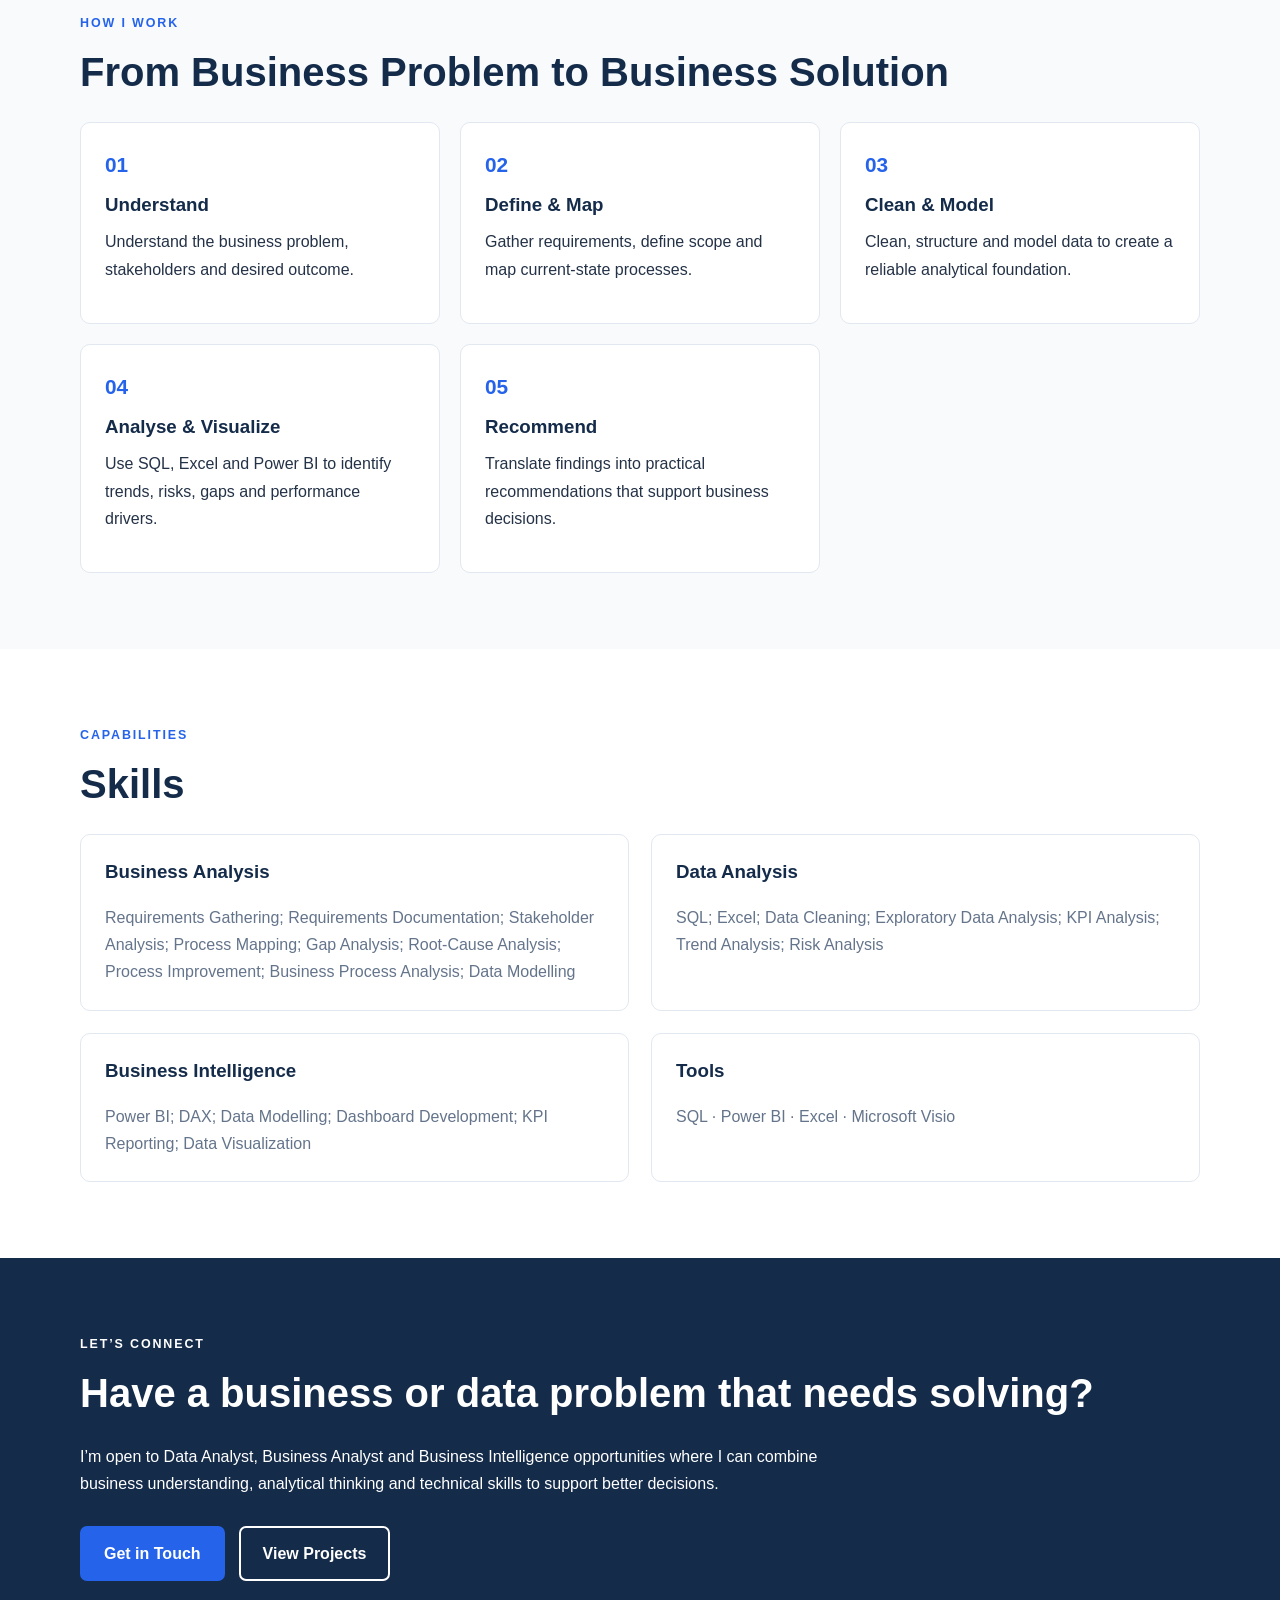
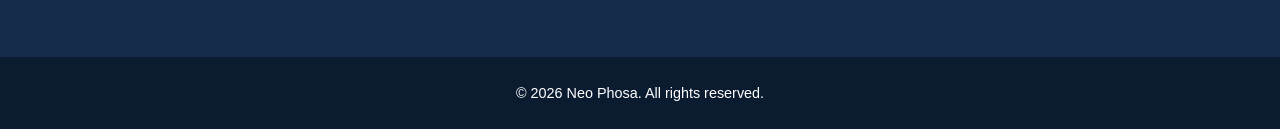
==== commit 13c0a565: "Update index.html" ====
--- a/index.html
+++ b/index.html
@@ -74,17 +74,18 @@
                         and business improvement.
                     </p>
                     <div class="certificate-preview">
-                        <iframe 
-                            src="BA%20Certificate.pdf"
-                            <img src="BA%20Certificate.pdf"
-                                 title="Microsoft Business Analyst Professional Certificate"
-                                 loading="lazy">
-                        </iframe>
-                    </div>
-                    <a class="certificate-link"
-                       href="BA%20Certificate.pdf"
-                       target="_blank" rel="noopener">View Certificate</a>
-                </article>
+    <iframe
+        src="BA%20Certificate.pdf#page=1&view=FitH"
+        title="Microsoft Business Analyst Professional Certificate">
+    </iframe>
+</div>
+
+<a class="certificate-link"
+   href="BA%20Certificate.pdf"
+   target="_blank"
+   rel="noopener">
+    View Certificate
+</a>
 
                 <article class="certificate-card">
                     <h3>Microsoft Power BI Data Analyst Professional Certificate</h3>
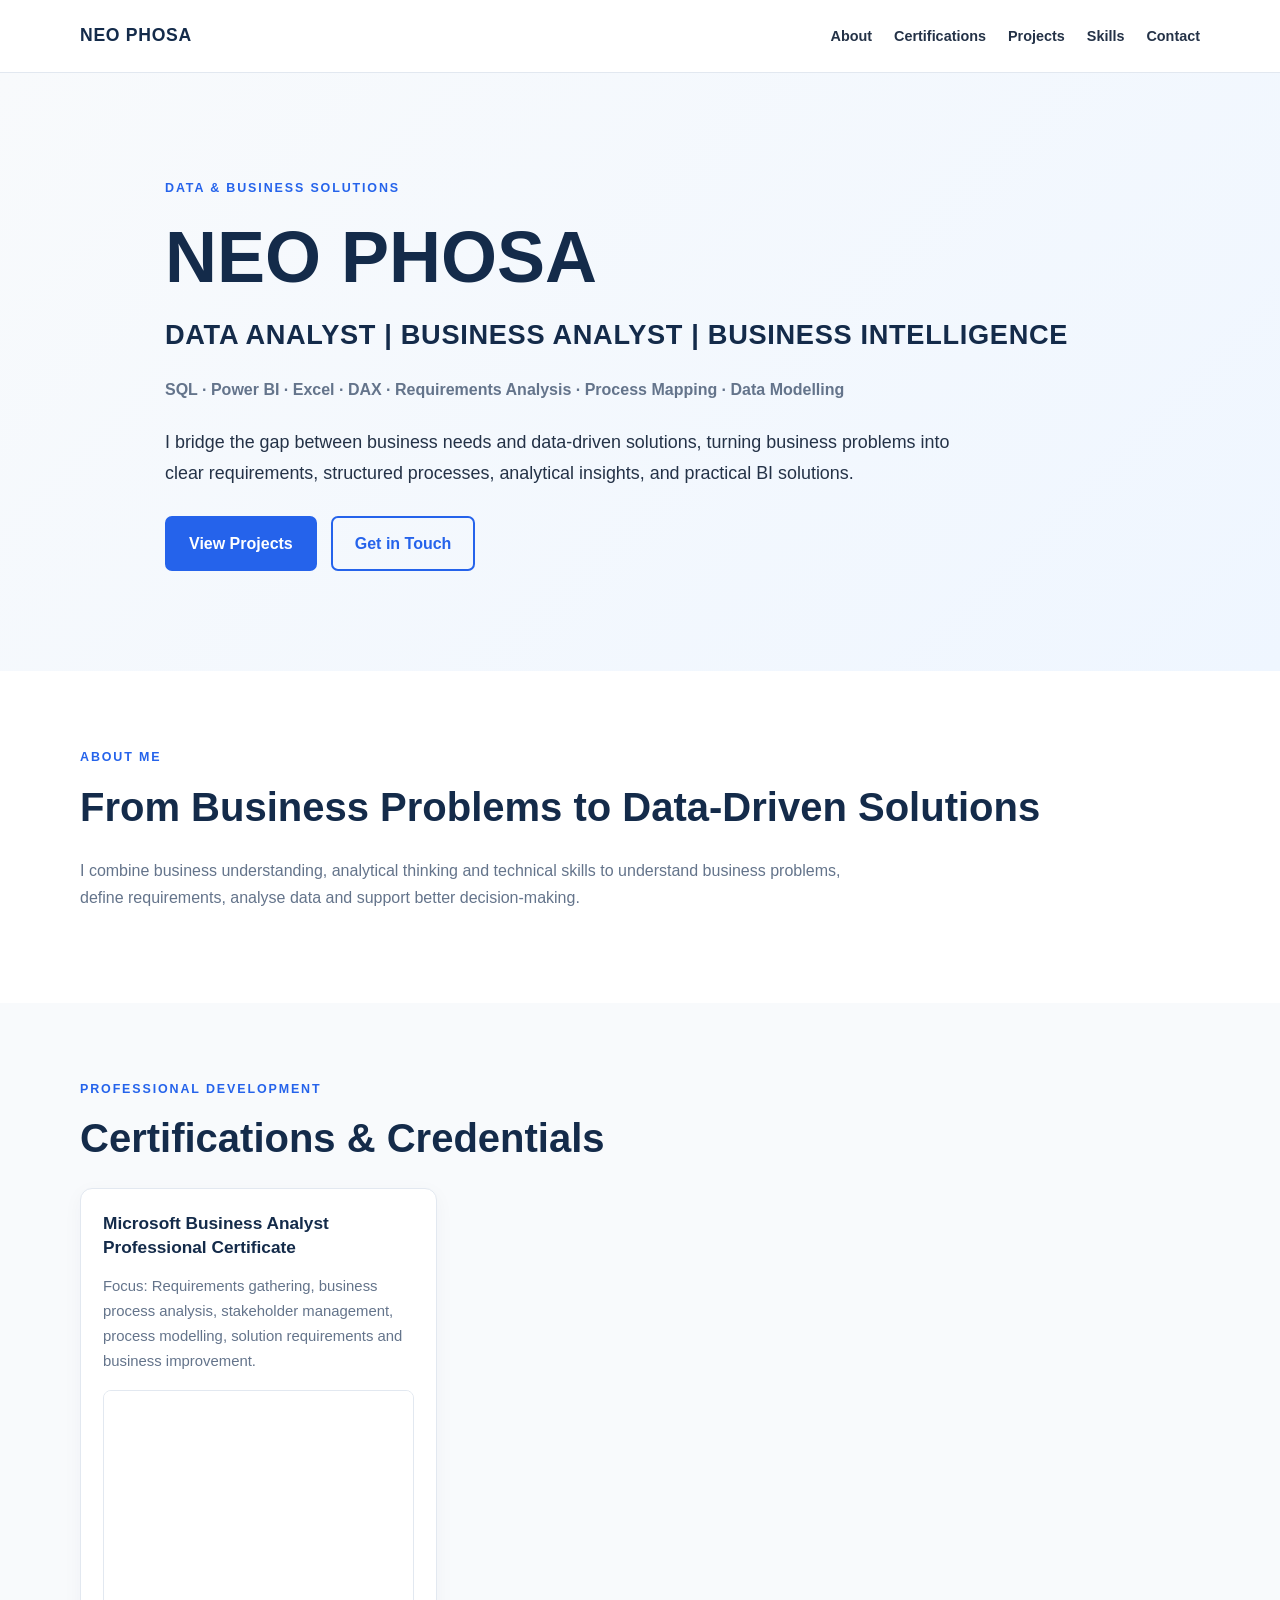
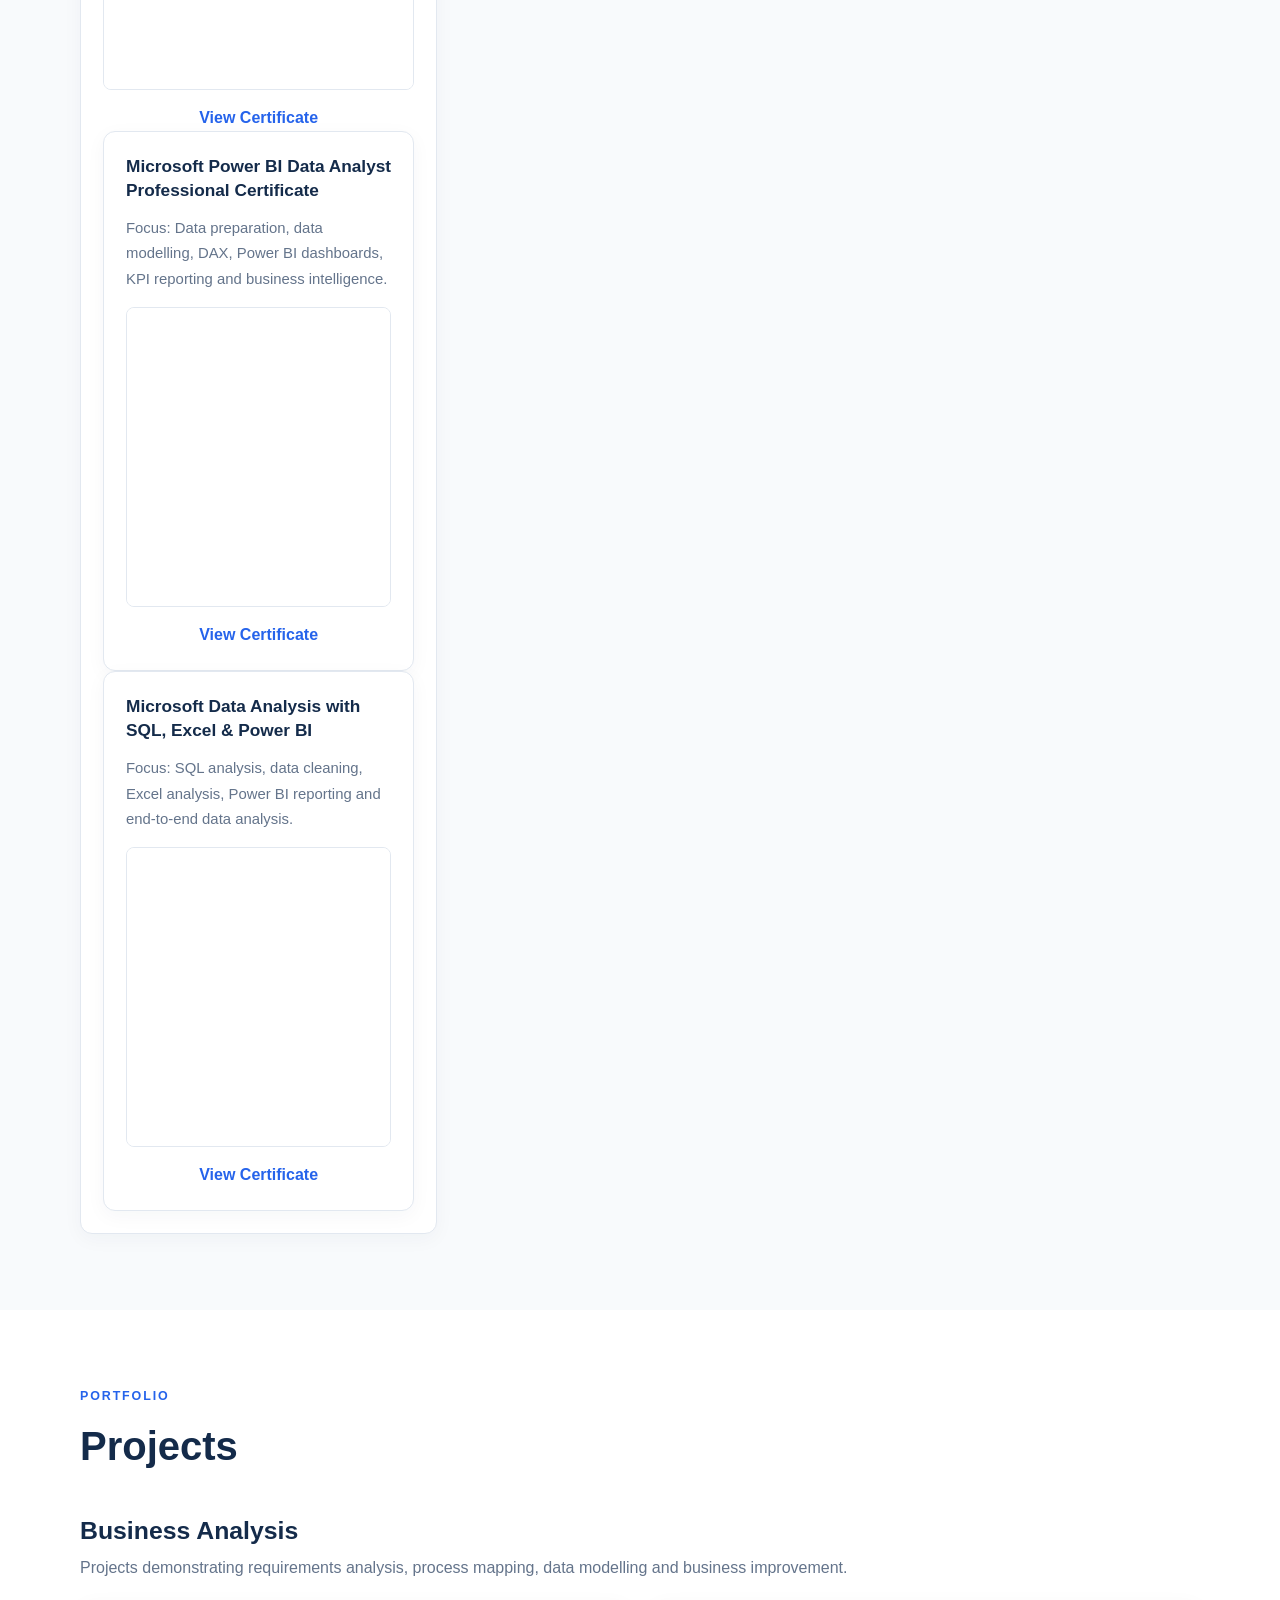
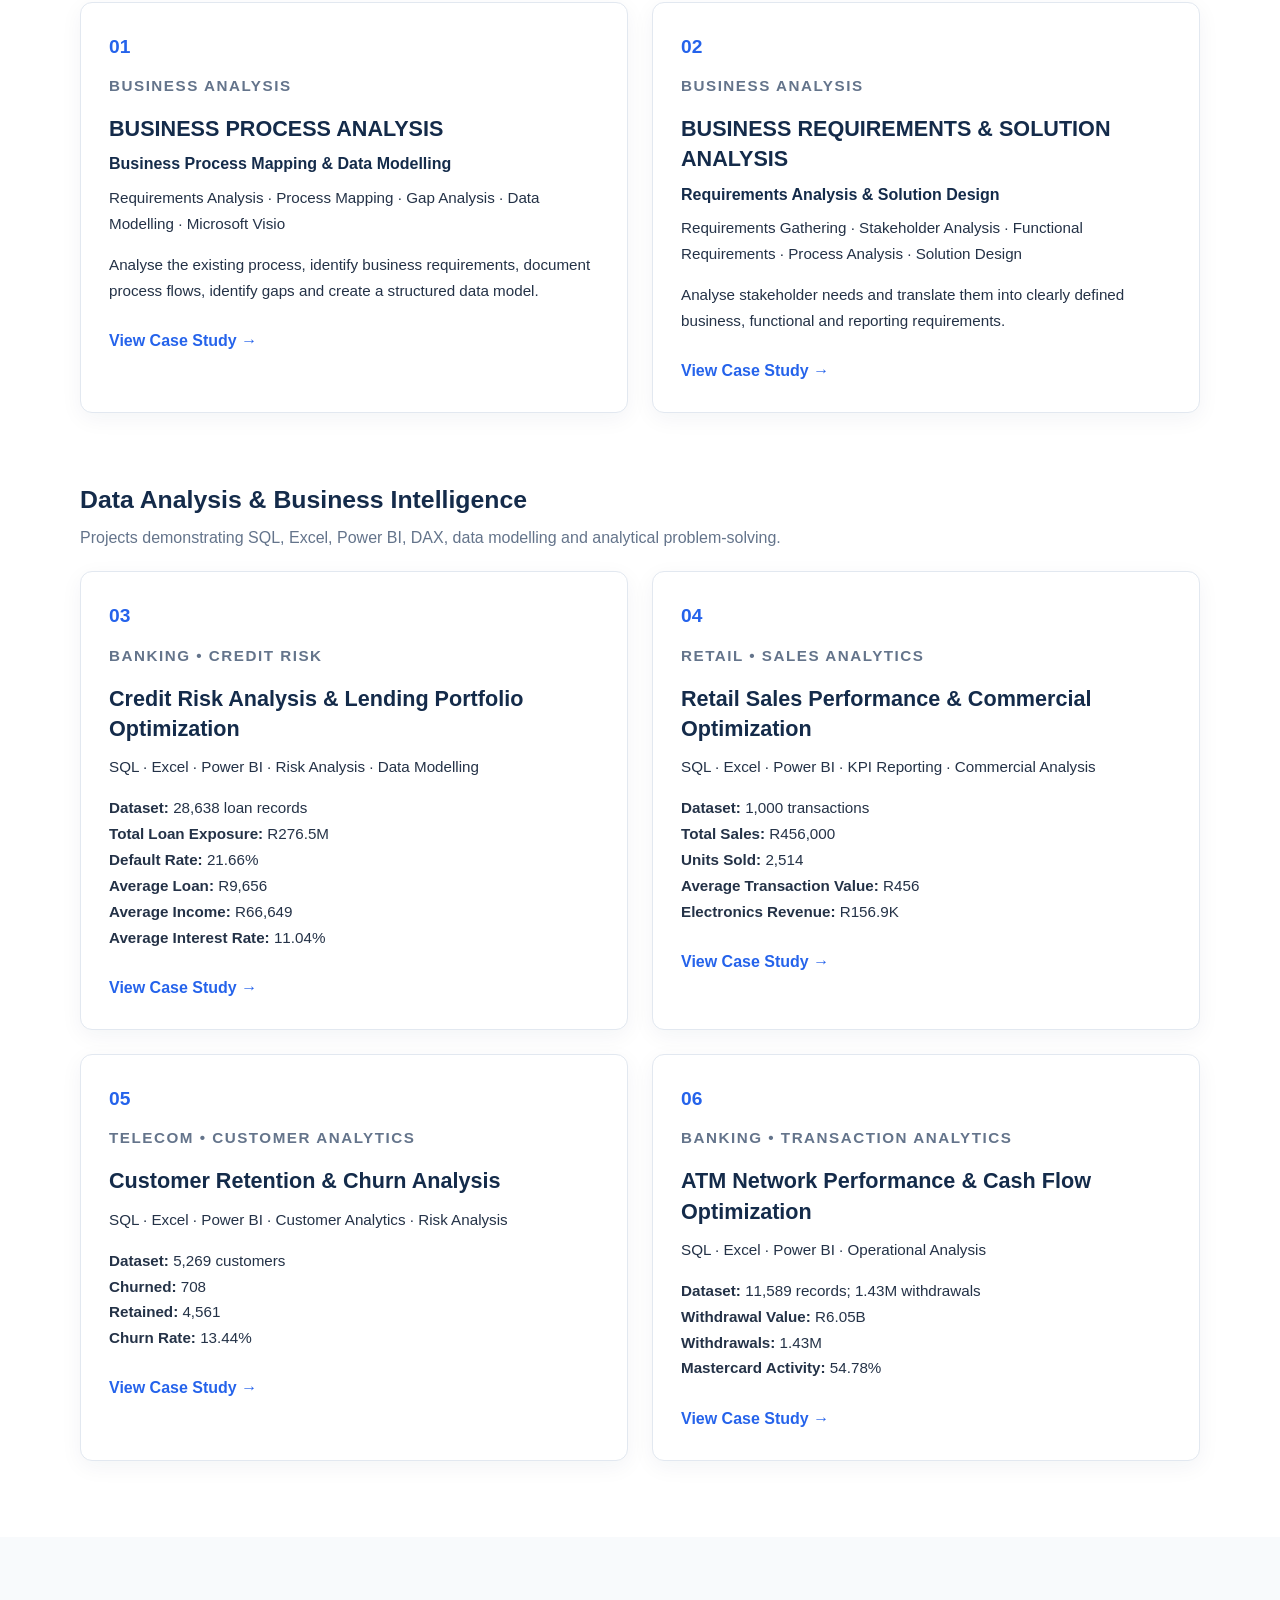
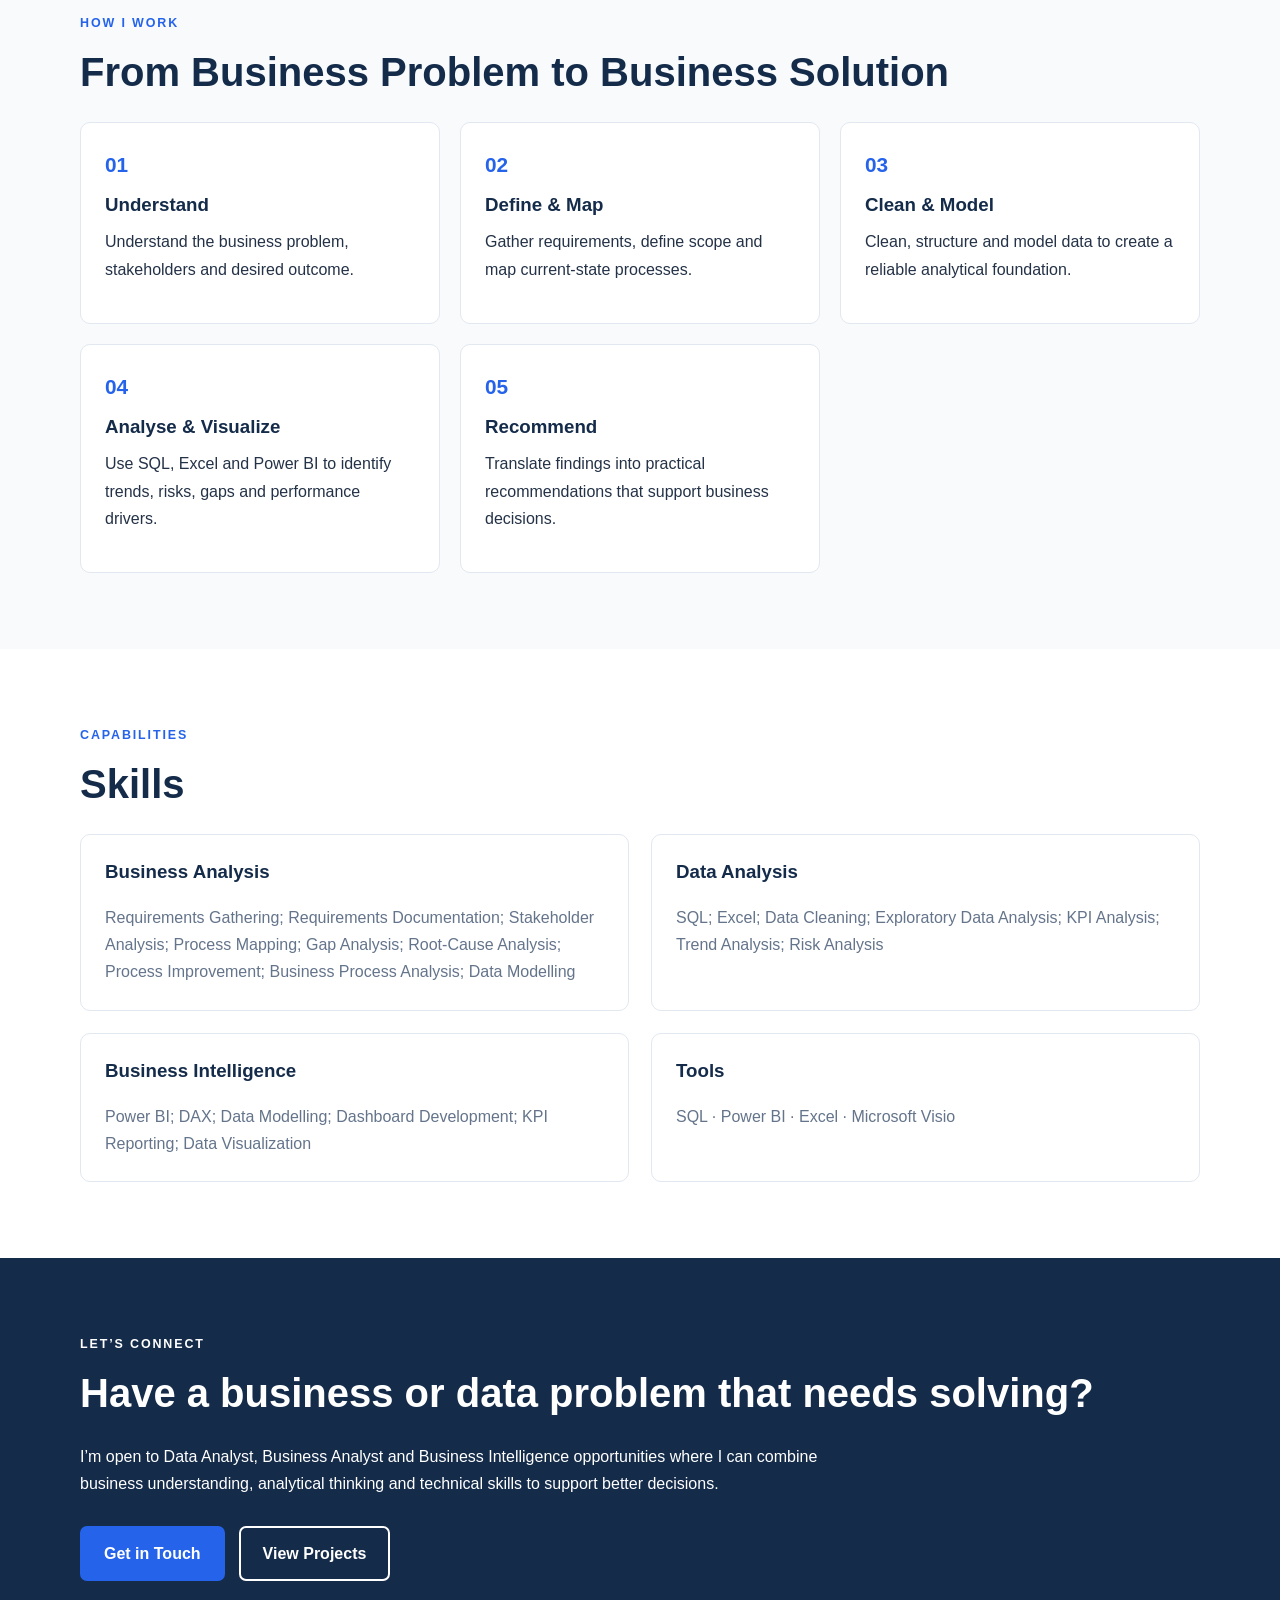
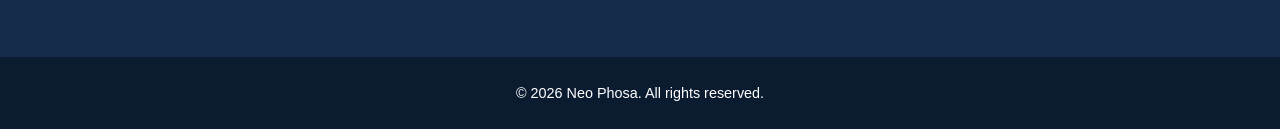
==== commit 95edb576: "Update index.html" ====
--- a/index.html
+++ b/index.html
@@ -75,7 +75,7 @@
                     </p>
                     <div class="certificate-preview">
     <iframe
-        src="BA%20Certificate.pdf#page=1&view=FitH"
+        src="BA%20Certificate.pdf#toolbar=0&navpanes=0&scrollbar=0&view=Fit"
         title="Microsoft Business Analyst Professional Certificate">
     </iframe>
 </div>
--- a/style.css
+++ b/style.css
@@ -638,3 +638,18 @@
         padding: 10px;
     }
 }
+.certificate-preview {
+    width: 100%;
+    height: 300px;
+    overflow: hidden;
+    background: #ffffff;
+    border-radius: 8px;
+}
+
+.certificate-preview iframe {
+    display: block;
+    width: 100%;
+    height: 100%;
+    border: none;
+    background: #ffffff;
+}
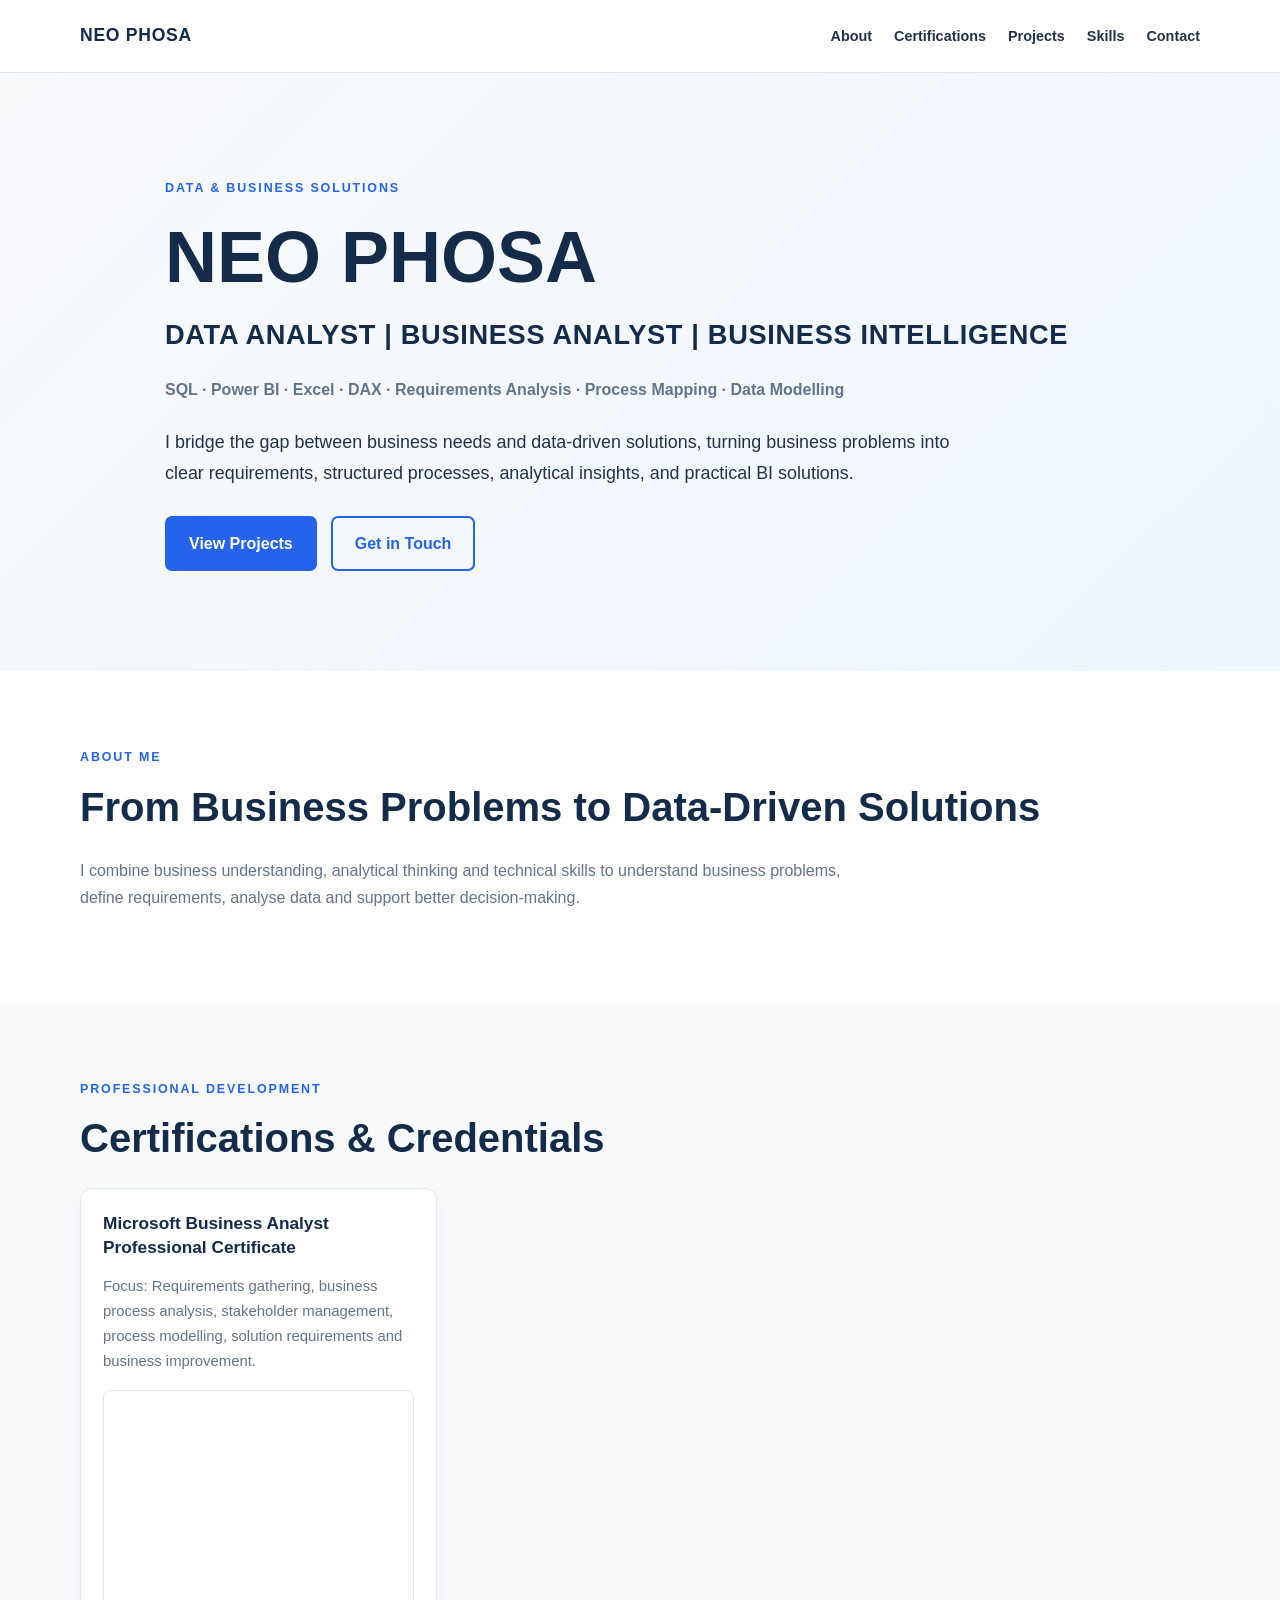
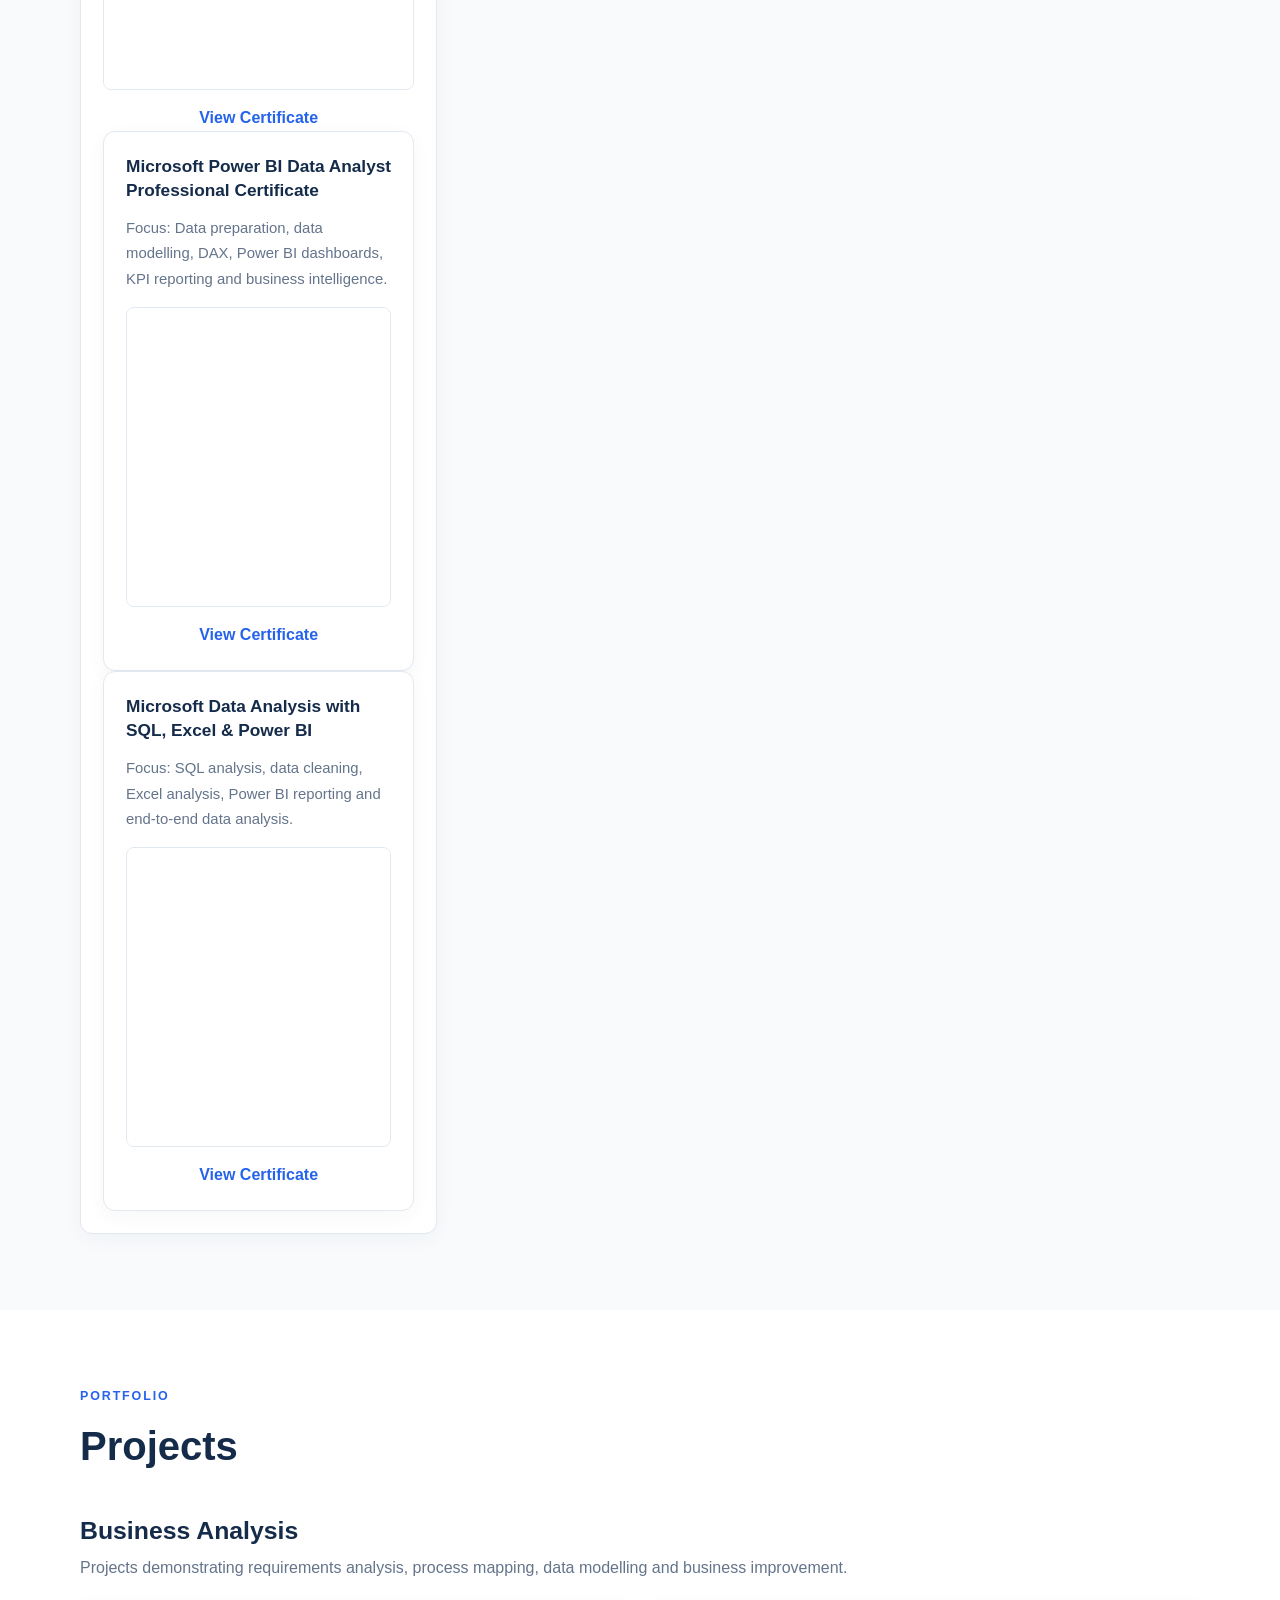
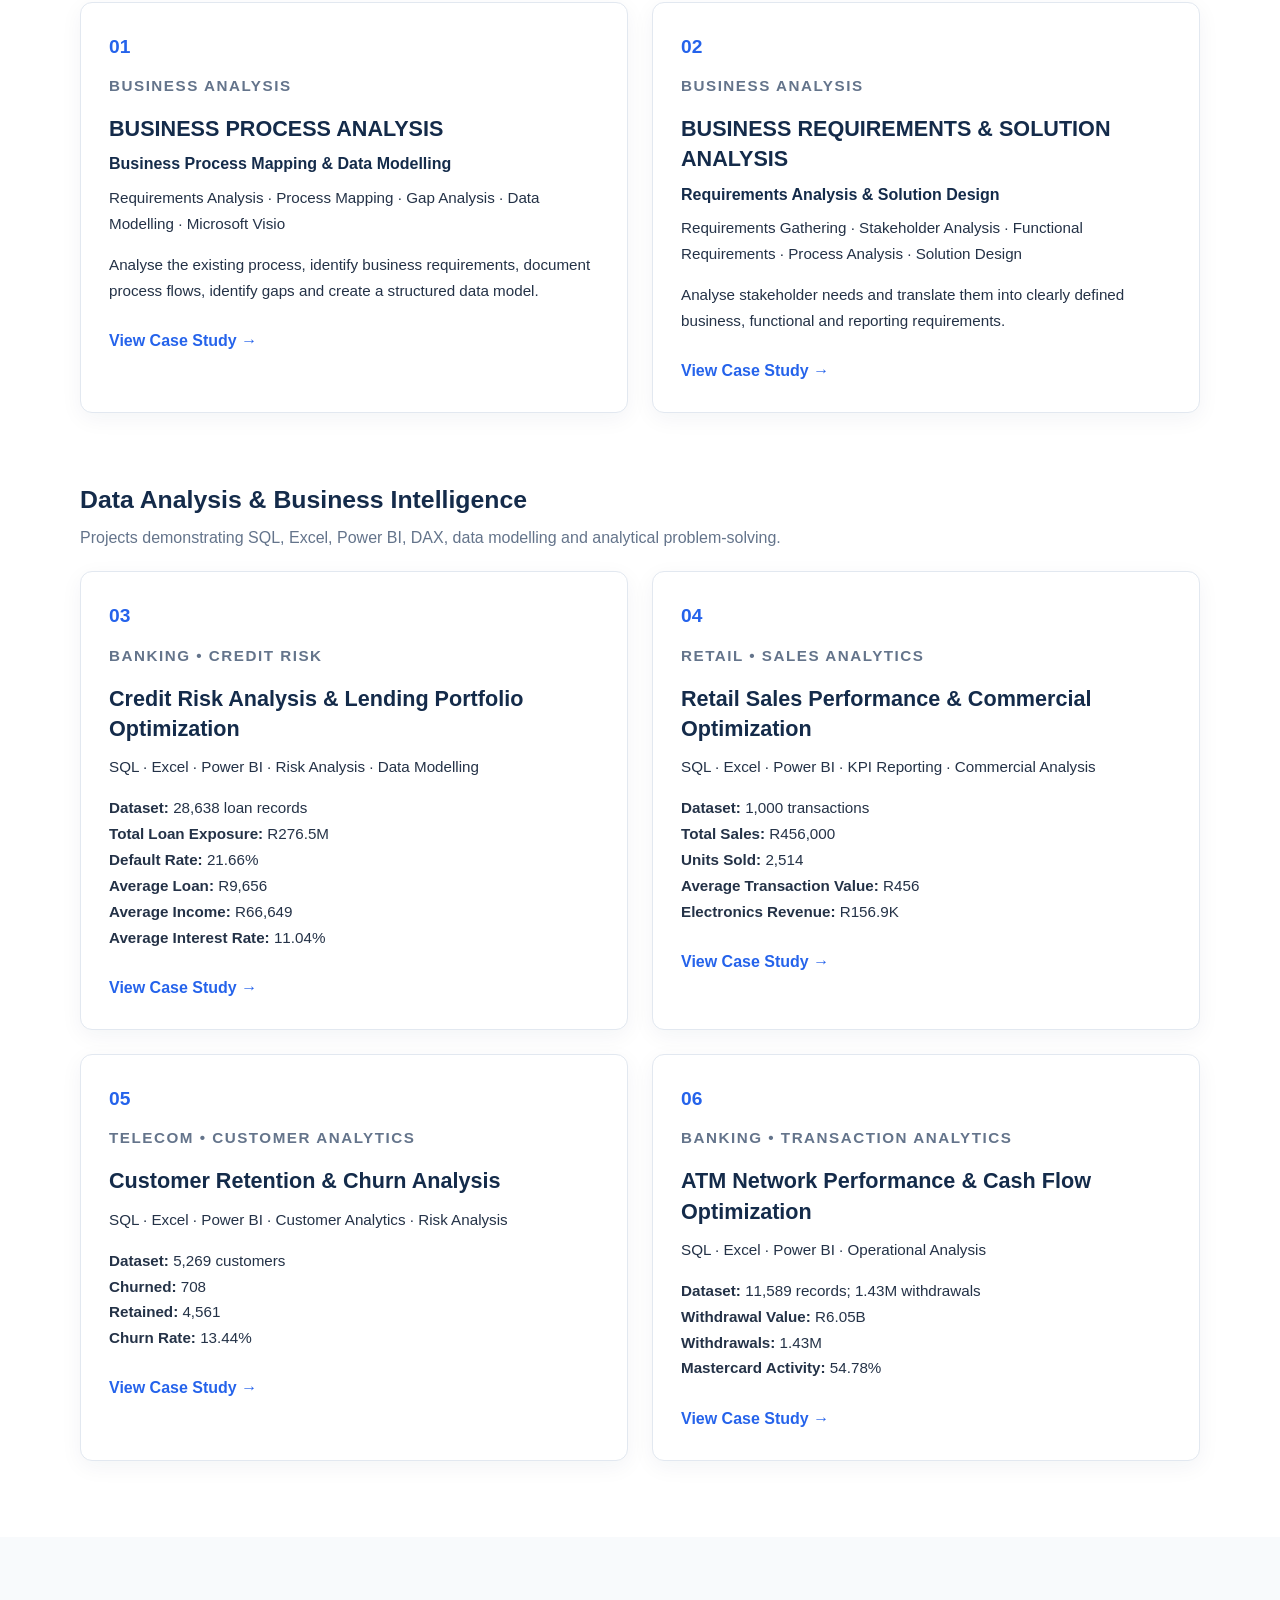
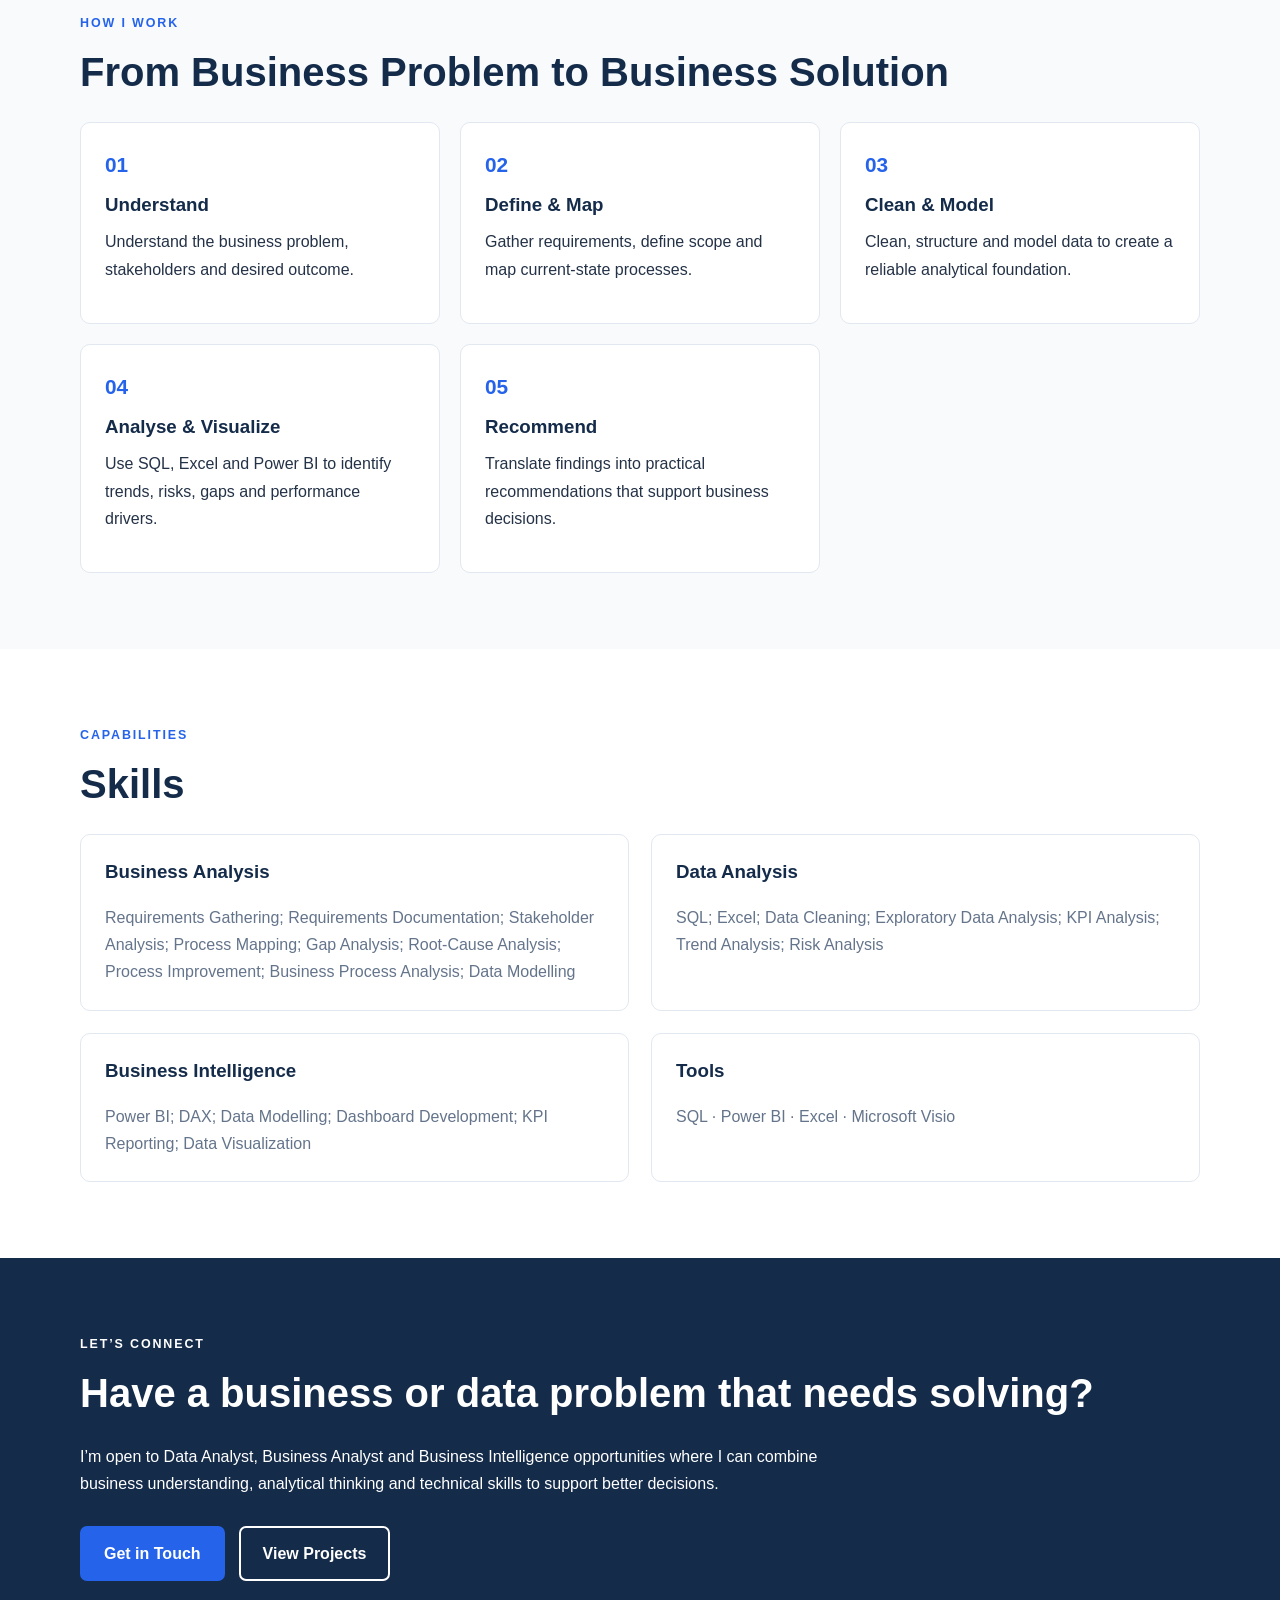
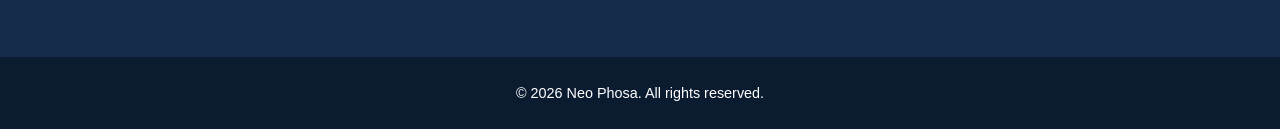
==== commit 8f127dc4: "Update index.html" ====
--- a/index.html
+++ b/index.html
@@ -75,7 +75,7 @@
                     </p>
                     <div class="certificate-preview">
     <iframe
-        src="BA%20Certificate.pdf#toolbar=0&navpanes=0&scrollbar=0&view=Fit"
+        src="BA%20Certificate.pdf"
         title="Microsoft Business Analyst Professional Certificate">
     </iframe>
 </div>
--- a/style.css
+++ b/style.css
@@ -638,18 +638,4 @@
         padding: 10px;
     }
 }
-.certificate-preview {
-    width: 100%;
-    height: 300px;
-    overflow: hidden;
-    background: #ffffff;
-    border-radius: 8px;
-}
-
-.certificate-preview iframe {
-    display: block;
-    width: 100%;
-    height: 100%;
-    border: none;
-    background: #ffffff;
-}
+
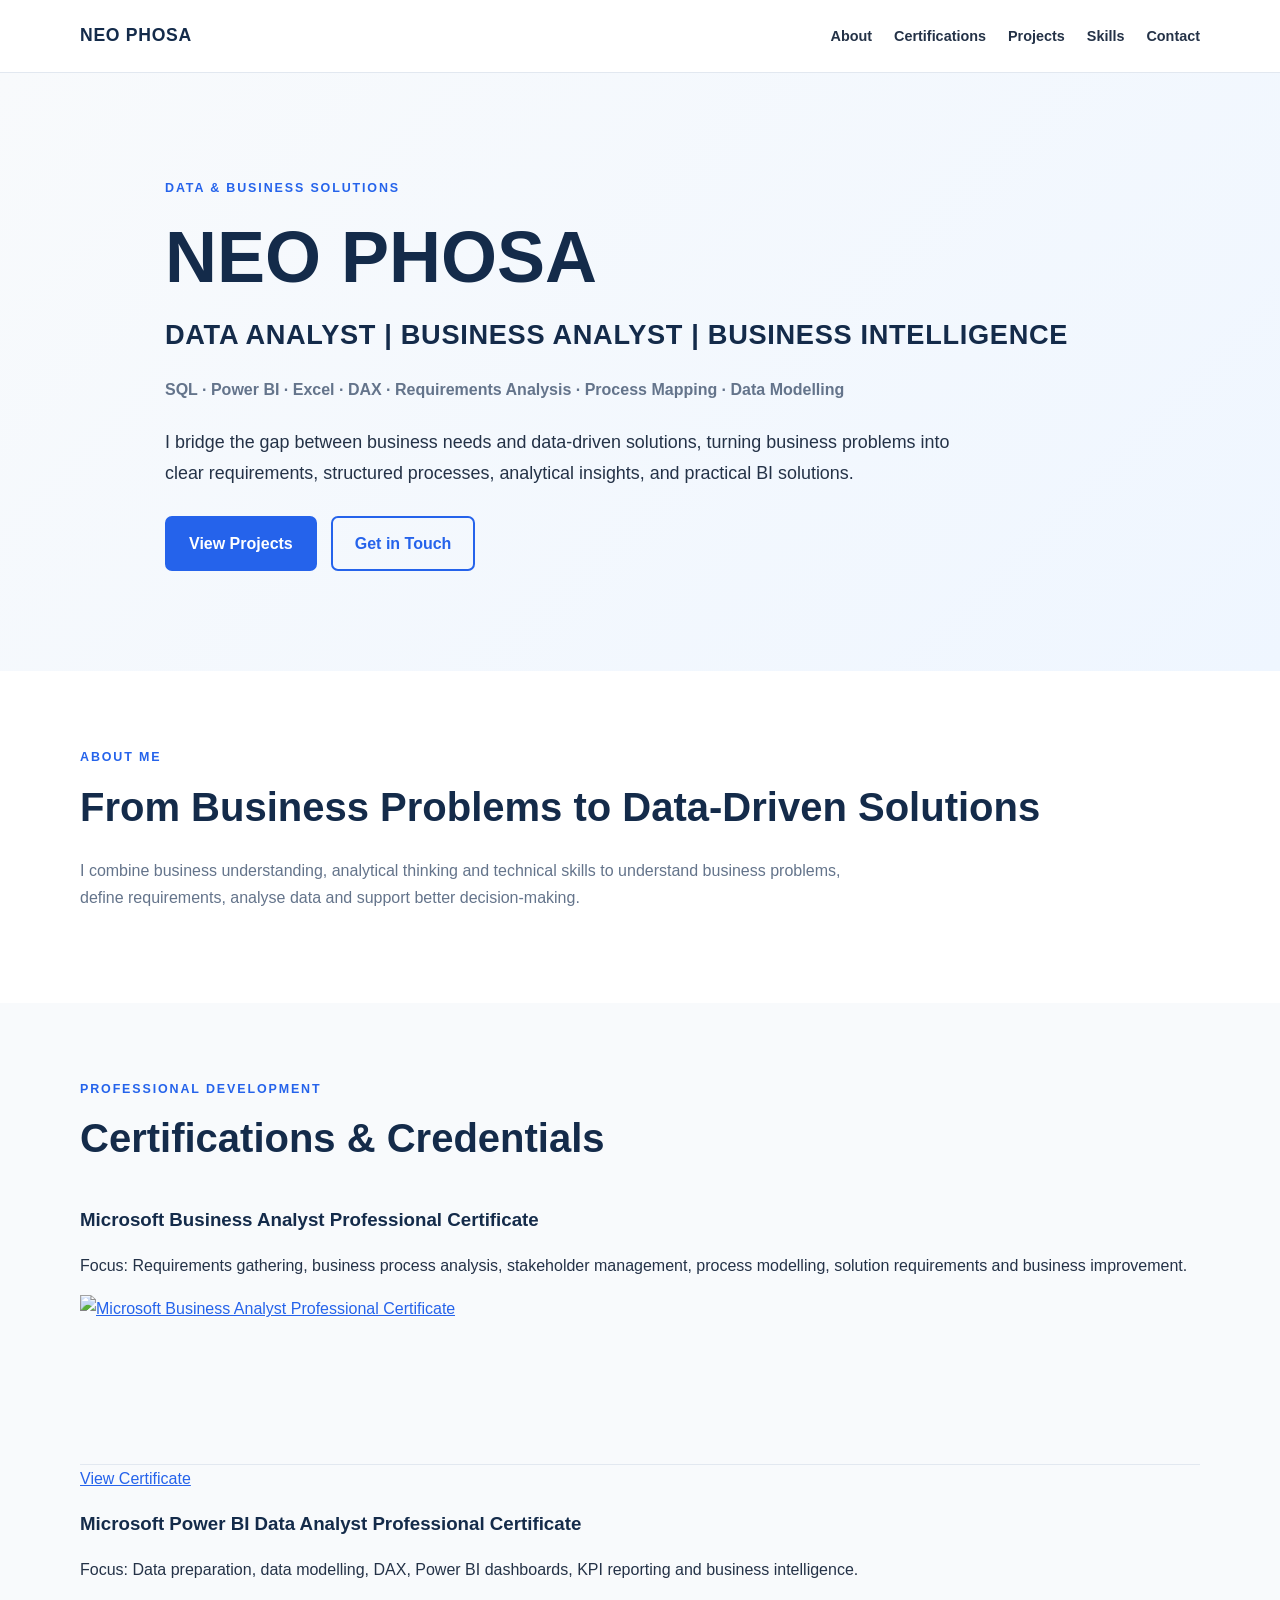
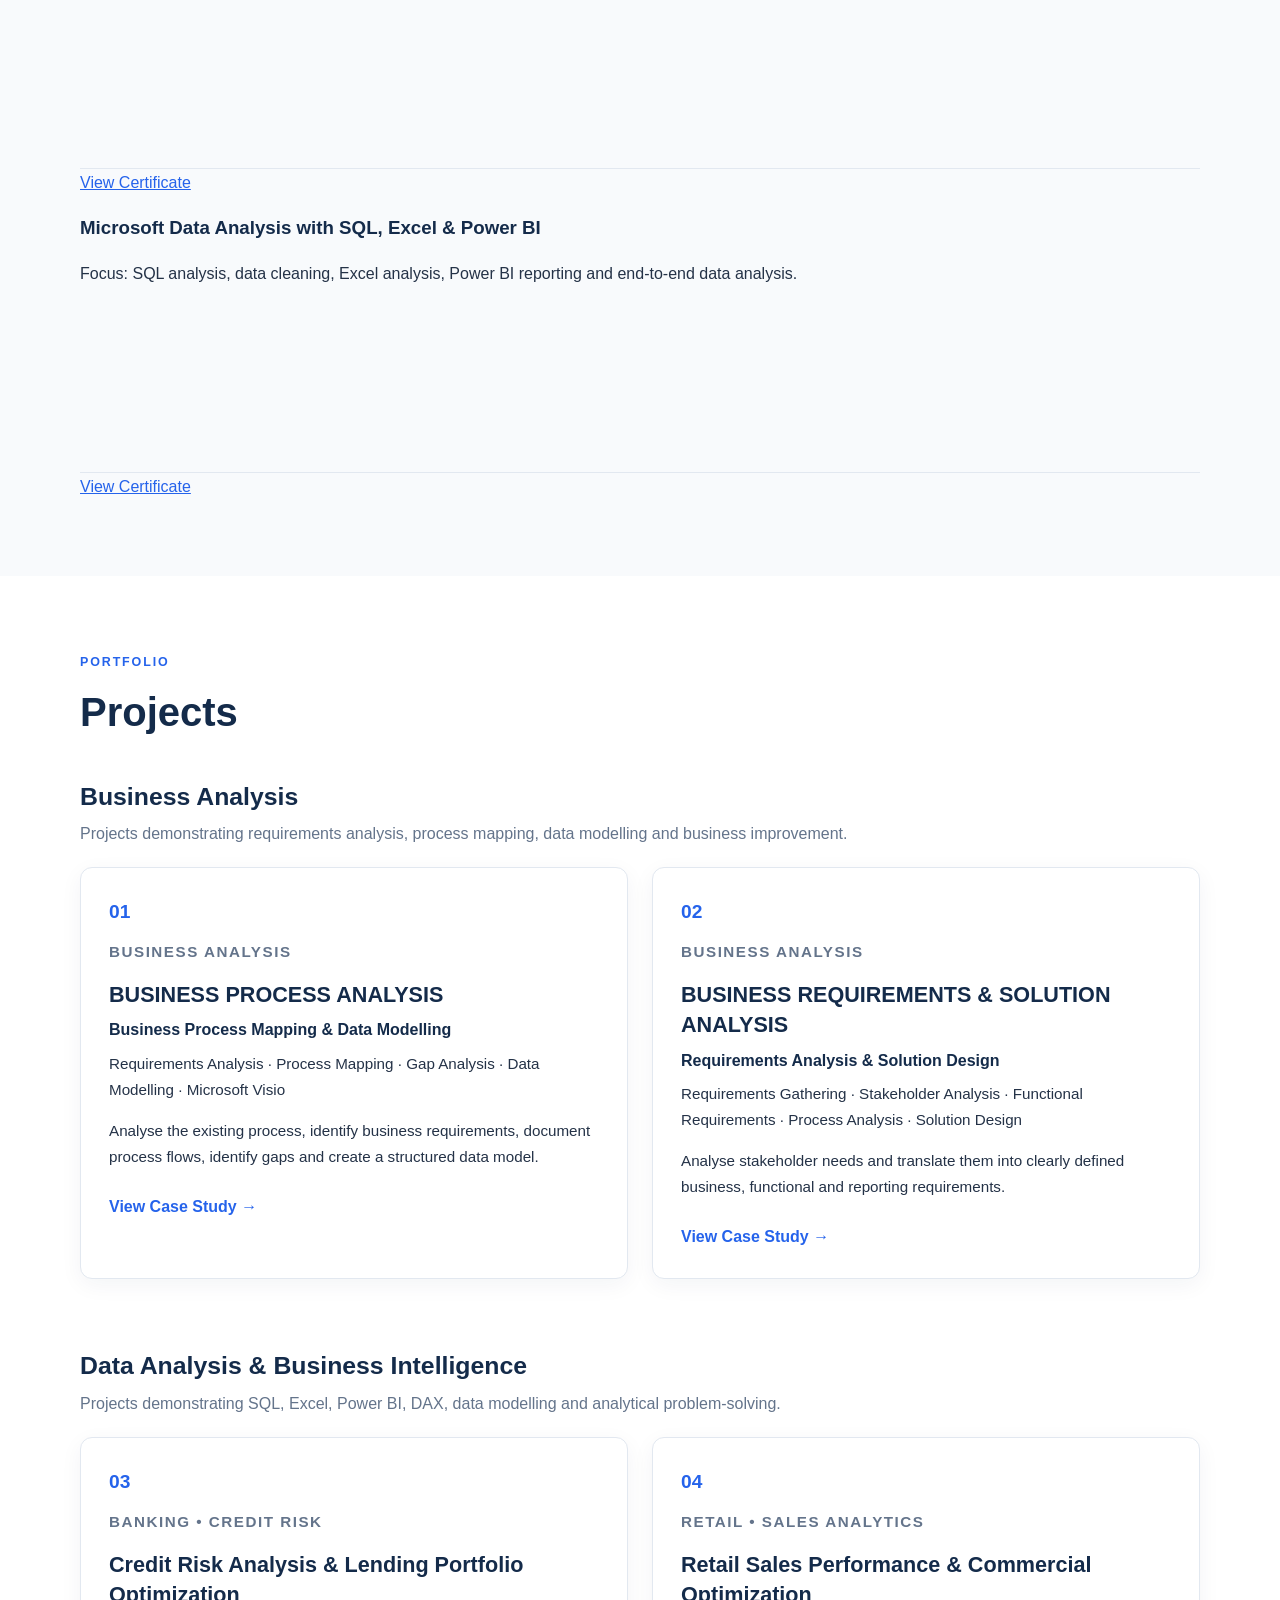
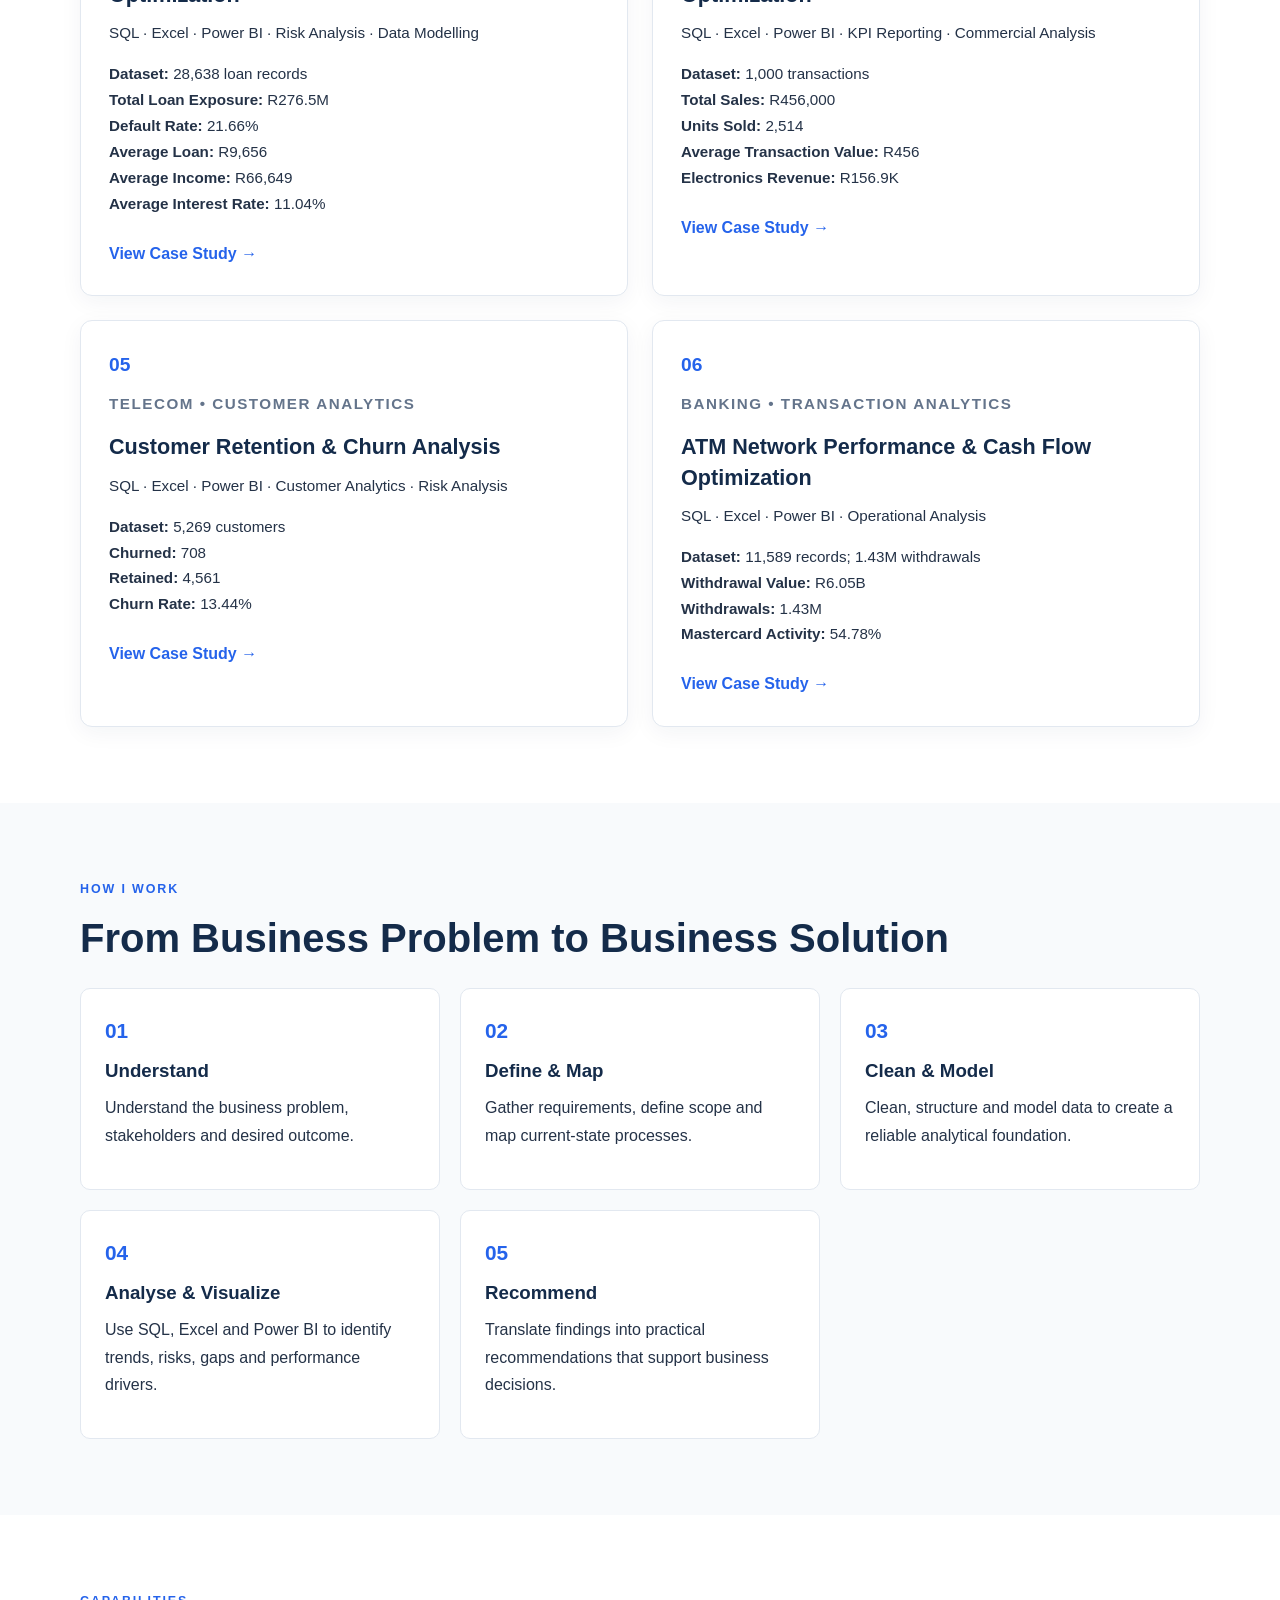
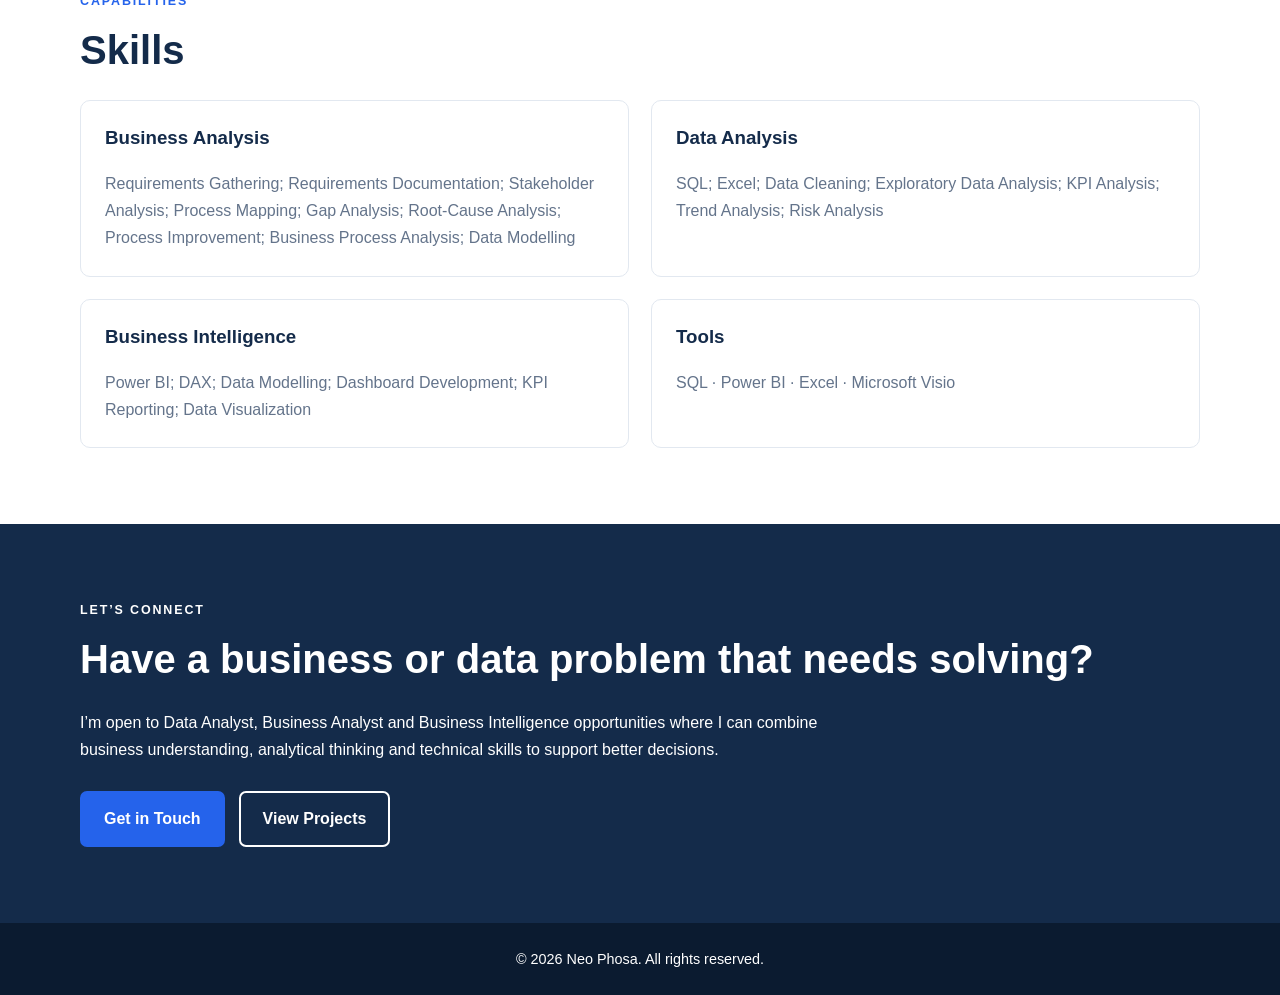
==== commit b8758741: "Update index.html" ====
--- a/index.html
+++ b/index.html
@@ -74,18 +74,16 @@
                         and business improvement.
                     </p>
                     <div class="certificate-preview">
-    <iframe
-        src="BA%20Certificate.pdf"
-        title="Microsoft Business Analyst Professional Certificate">
-    </iframe>
-</div>
-
-<a class="certificate-link"
-   href="BA%20Certificate.pdf"
-   target="_blank"
-   rel="noopener">
-    View Certificate
-</a>
+                        <a href="BA%20Certificate.png" target="_blank" rel="noopener">
+                            <img src="BA%20Certificate.png"
+                                 alt="Microsoft Business Analyst Professional Certificate"
+                                 loading="lazy">
+                        </a>
+                    </div>
+                    <a class="certificate-link"
+                       href="BA%20Certificate.png"
+                       target="_blank" rel="noopener">View Certificate</a>
+                </article>
 
                 <article class="certificate-card">
                     <h3>Microsoft Power BI Data Analyst Professional Certificate</h3>
--- a/style.css
+++ b/style.css
@@ -207,76 +207,72 @@
 /* =========================
    CERTIFICATIONS
 ========================= */
-.certifications-grid {
+/* Compact certificate cards — all three in one row */
+
+.certificate-grid {
     display: grid;
     grid-template-columns: repeat(3, minmax(0, 1fr));
-    gap: 24px;
+    gap: 20px;
     align-items: stretch;
 }
 
 .certificate-card {
-    min-width: 0;
     display: flex;
     flex-direction: column;
-    padding: 22px;
-    border: 1px solid var(--border);
-    border-radius: 12px;
-    background: white;
-    box-shadow: 0 5px 20px rgba(20, 43, 74, 0.04);
-}
-
-.certificate-card h3 {
-    margin: 0 0 14px;
-    font-size: 1.08rem;
-}
-
-.certificate-card p {
-    color: var(--muted);
-    font-size: 0.93rem;
+    min-width: 0;
+    overflow: hidden;
 }
 
 .certificate-preview {
     width: 100%;
-    height: 300px;
-    margin-top: auto;
+    height: 170px;
+    flex-shrink: 0;
     overflow: hidden;
-    display: flex;
-    align-items: center;
-    justify-content: center;
     background: #f8fafc;
-    border: 1px solid var(--border);
-    border-radius: 8px;
-}
-
-.certificate-preview a {
-    display: block;
-    width: 100%;
-    height: 100%;
-}
-
-.certificate-preview img {
-    display: block;
-    width: 100%;
-    height: 100%;
-    object-fit: contain;
+    border-bottom: 1px solid var(--border);
 }
 
 .certificate-preview iframe {
     display: block;
     width: 100%;
     height: 100%;
-    border: 0;
-    background: white;
-}
-
-.certificate-link {
-    display: inline-block;
-    margin-top: 14px;
-    font-weight: 700;
-    text-align: center;
-    text-decoration: none;
-}
-
+    border: none;
+}
+
+.certificate-card .project-card-content {
+    display: flex;
+    flex-direction: column;
+    flex: 1;
+    padding: 16px;
+}
+
+.certificate-card .project-card-content h3 {
+    font-size: 1rem;
+    line-height: 1.4;
+    margin-bottom: 10px;
+}
+
+.certificate-card .project-card-content p {
+    font-size: 0.85rem;
+    line-height: 1.5;
+    margin-bottom: 14px;
+}
+
+.certificate-card .project-link {
+    margin-top: auto;
+    font-size: 0.9rem;
+}
+
+/* Smaller screens */
+@media (max-width: 700px) {
+    .certificate-grid {
+        grid-template-columns: 1fr;
+    }
+
+    .certificate-preview {
+        height: 200px;
+    }
+}
 /* =========================
    PROJECTS
 ========================= */
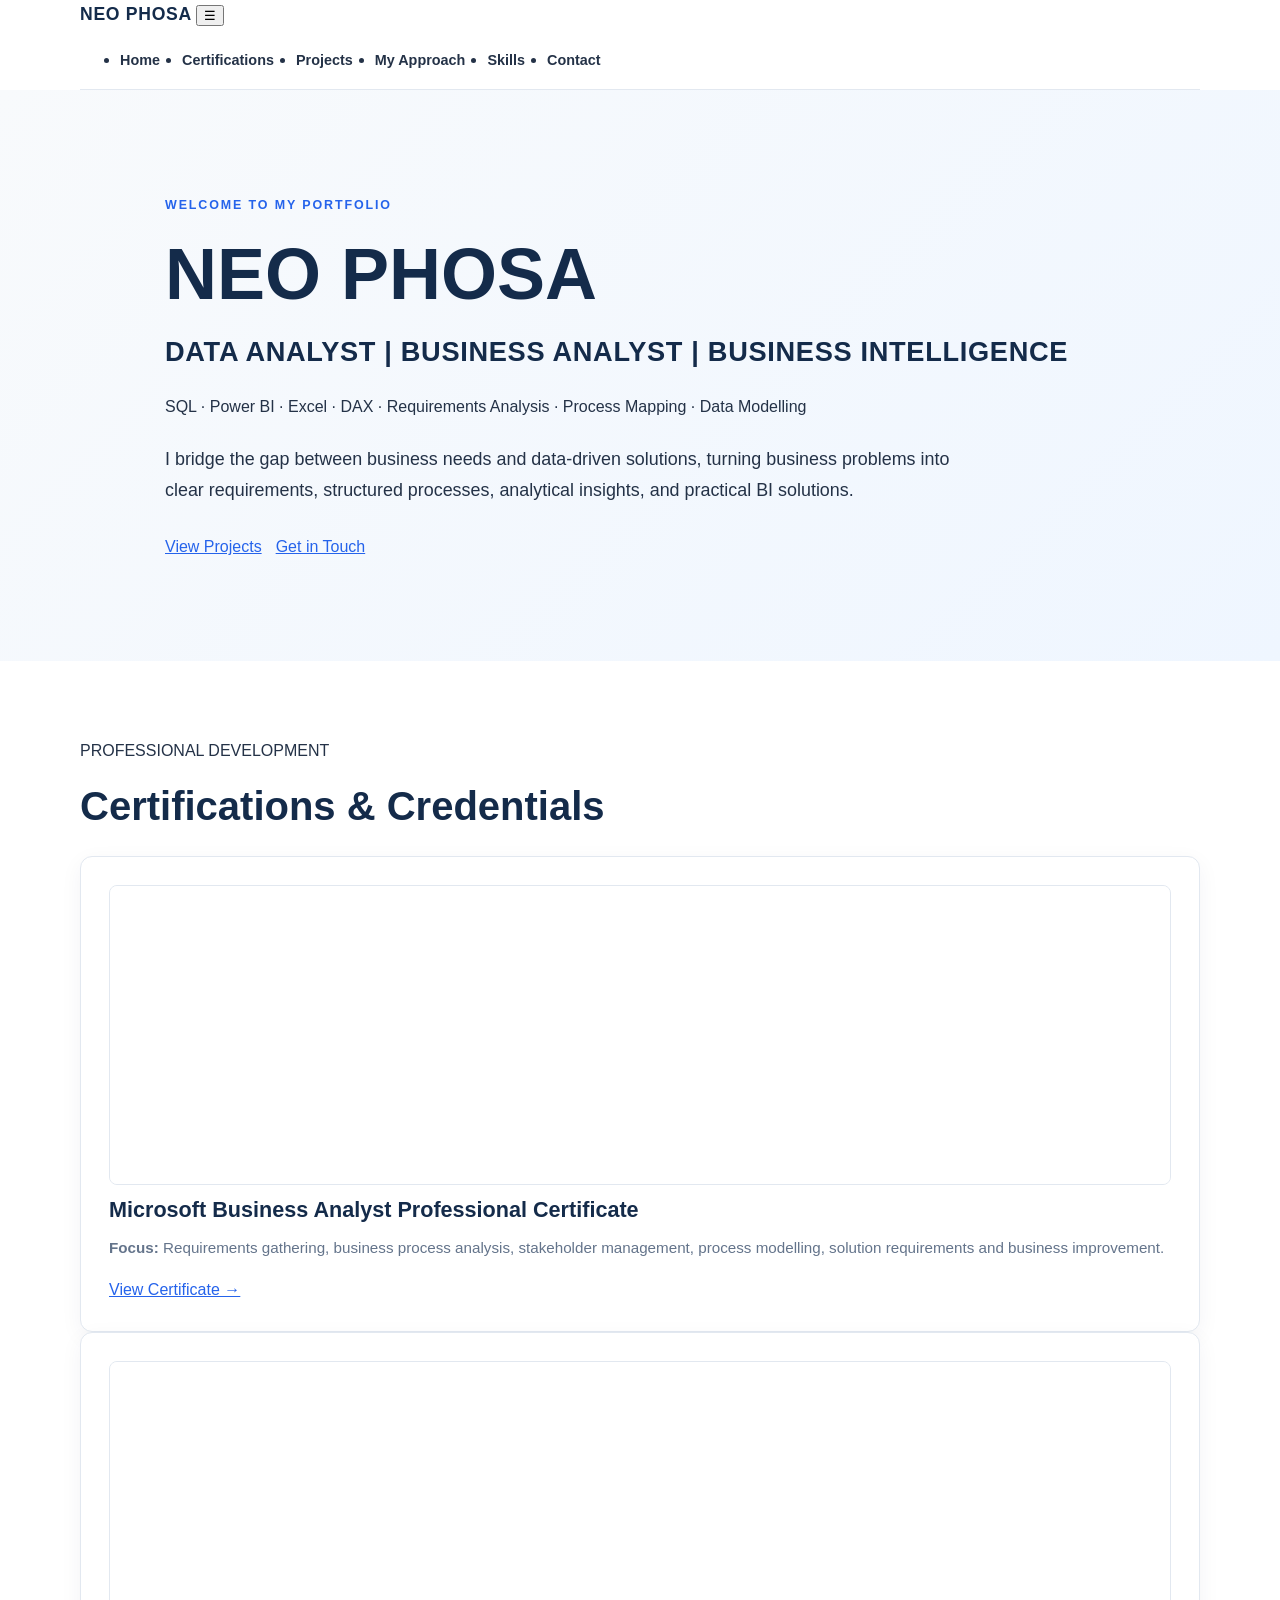
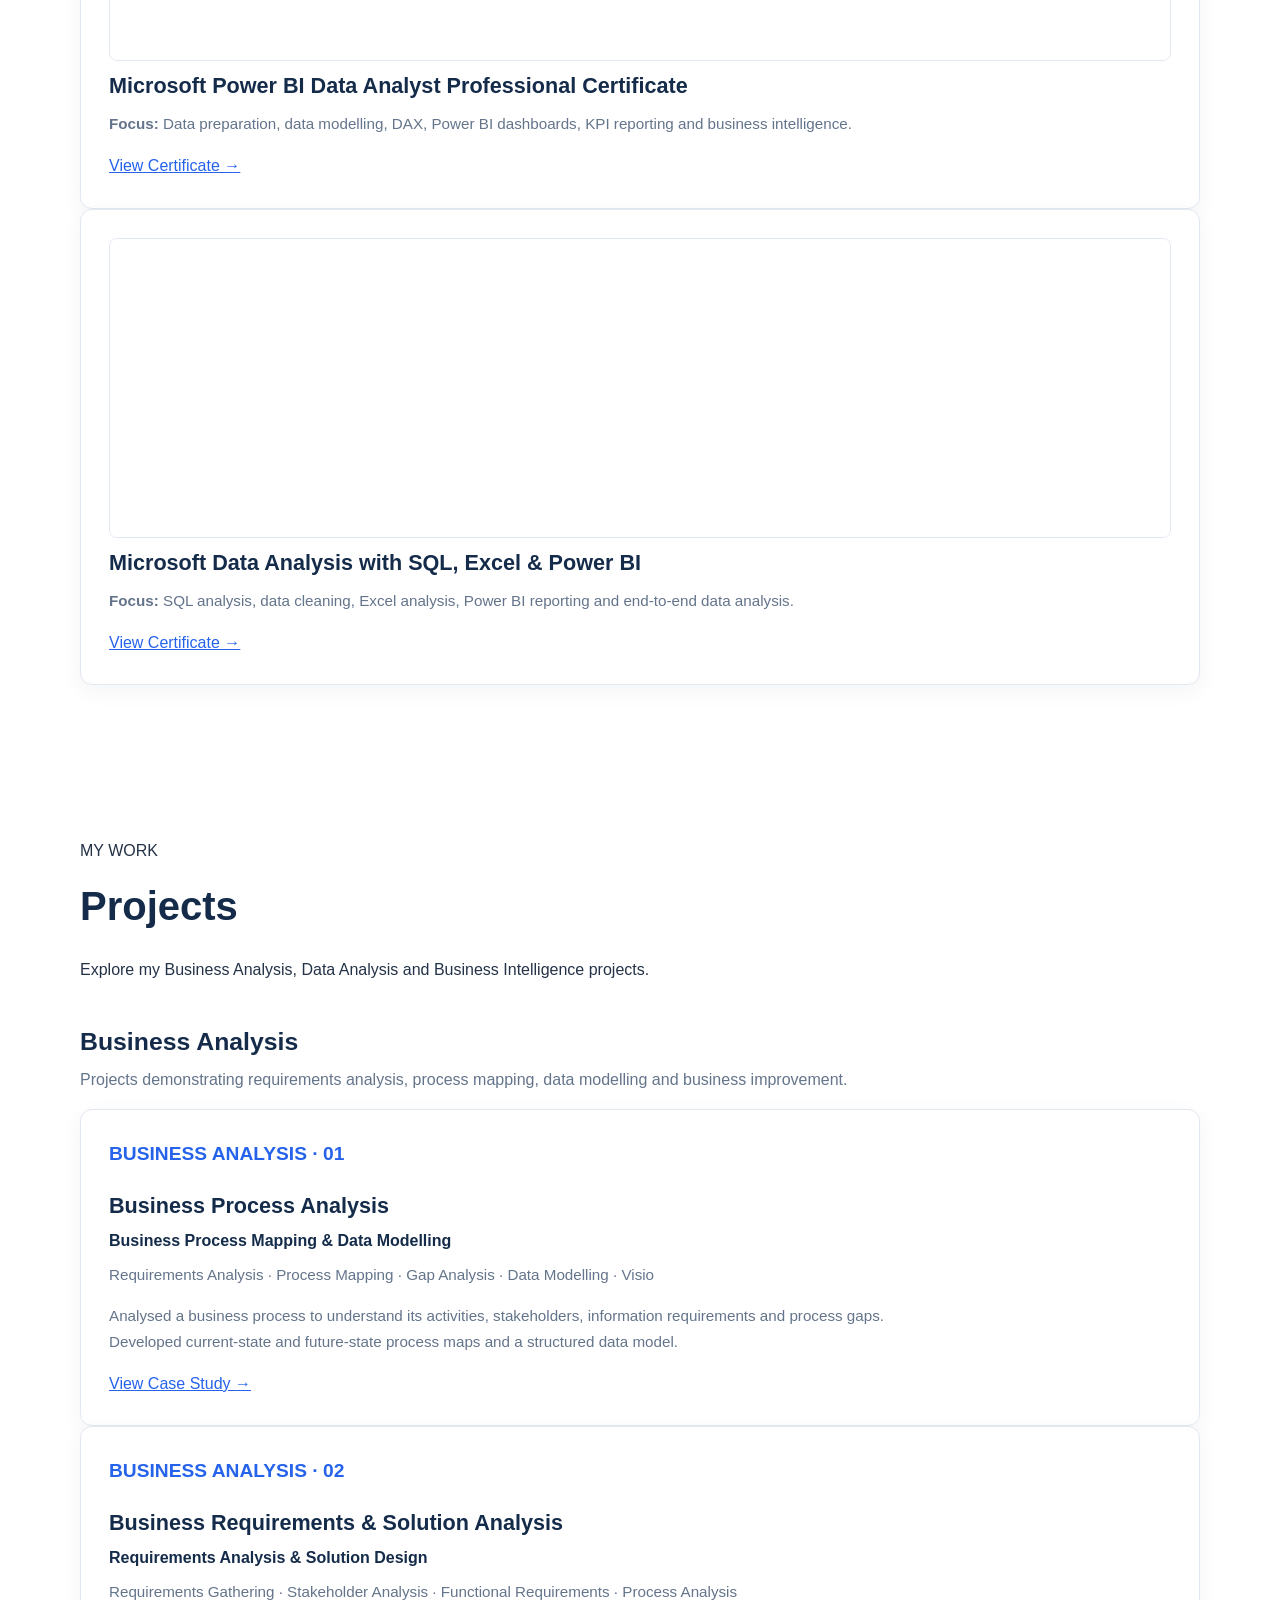
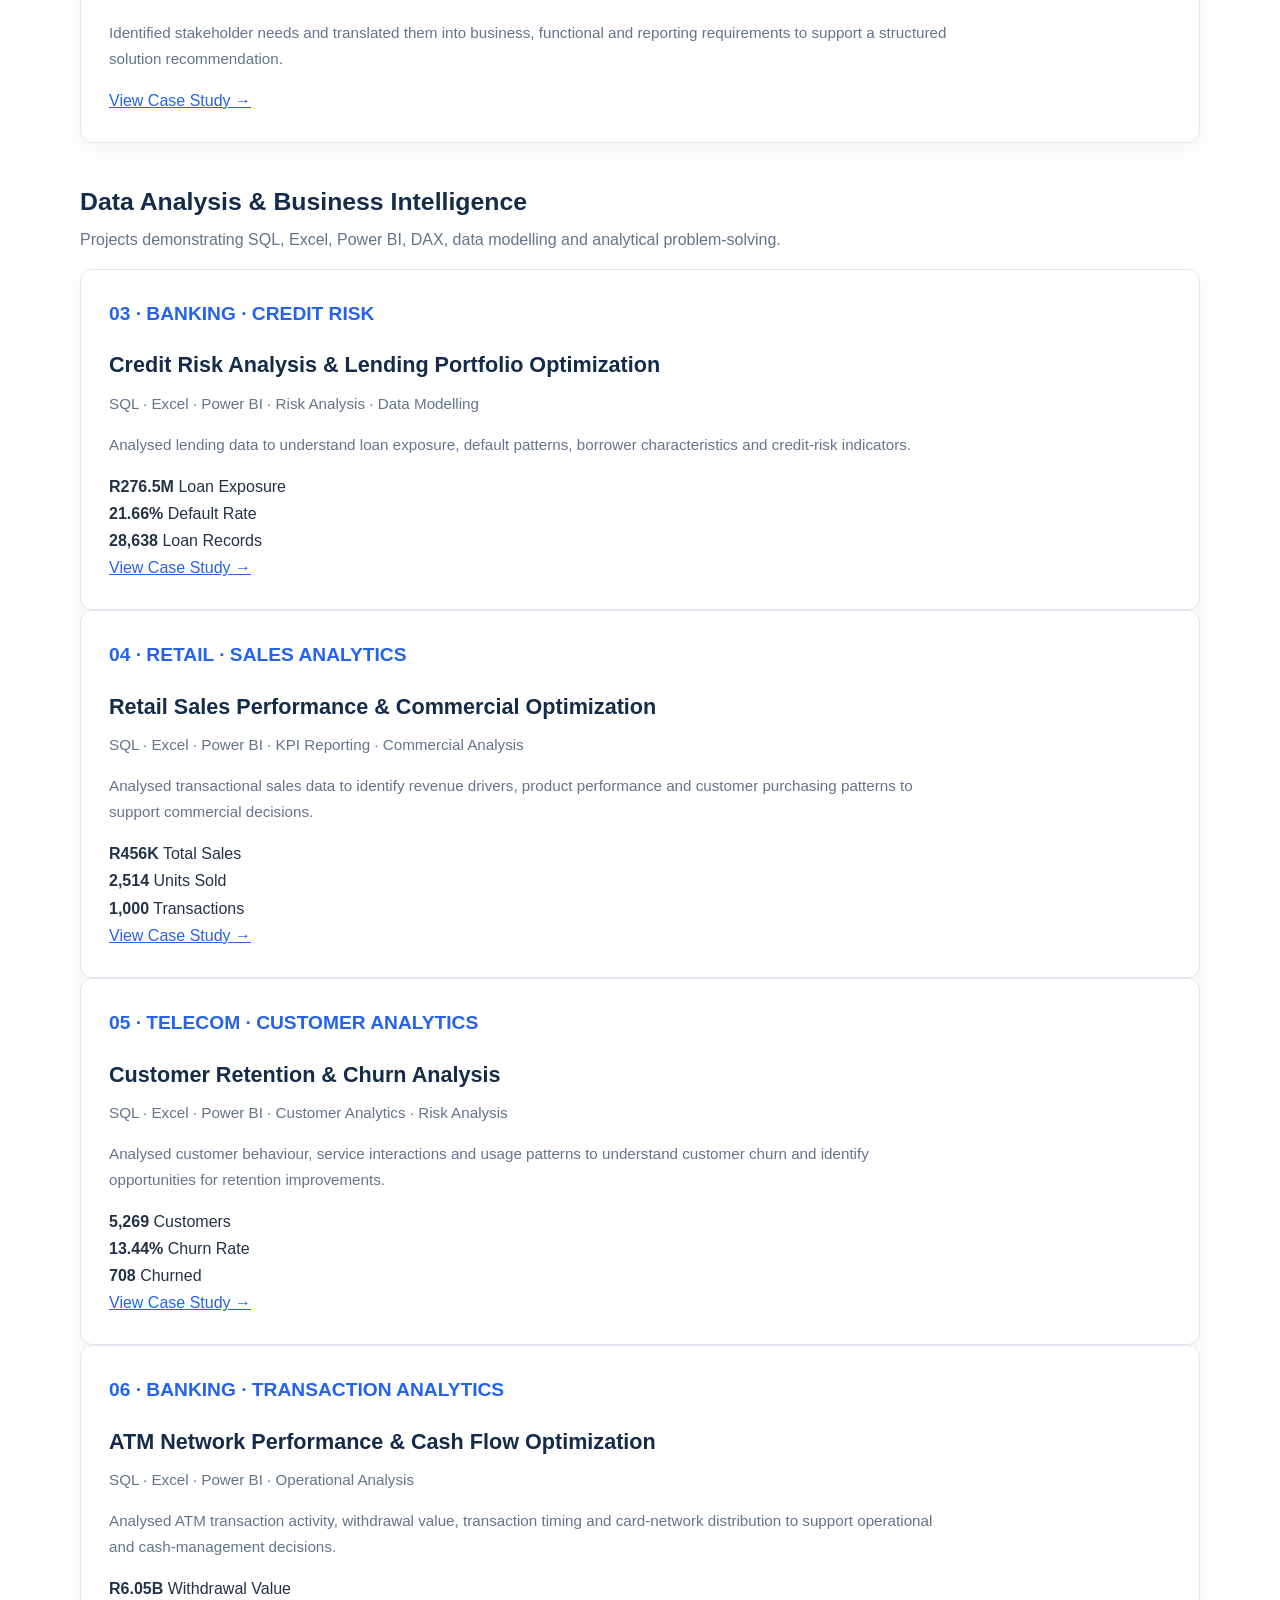
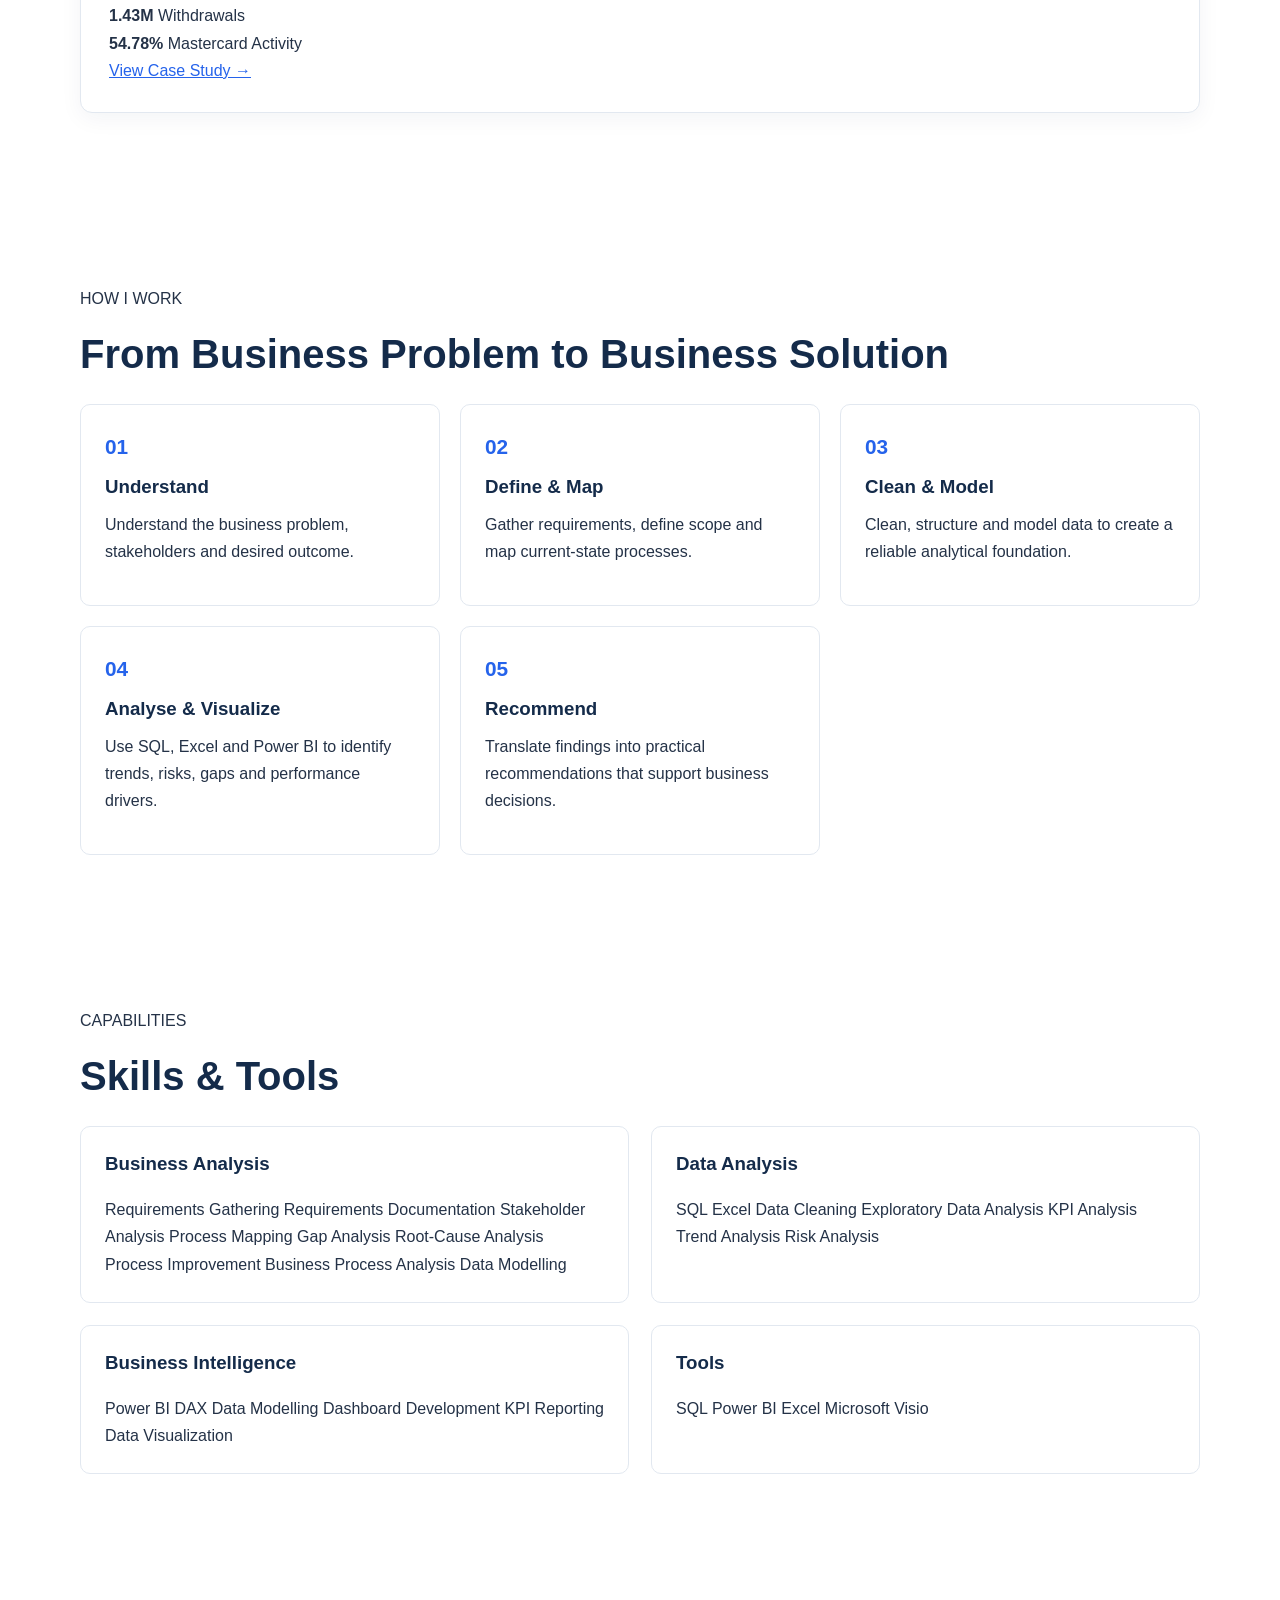
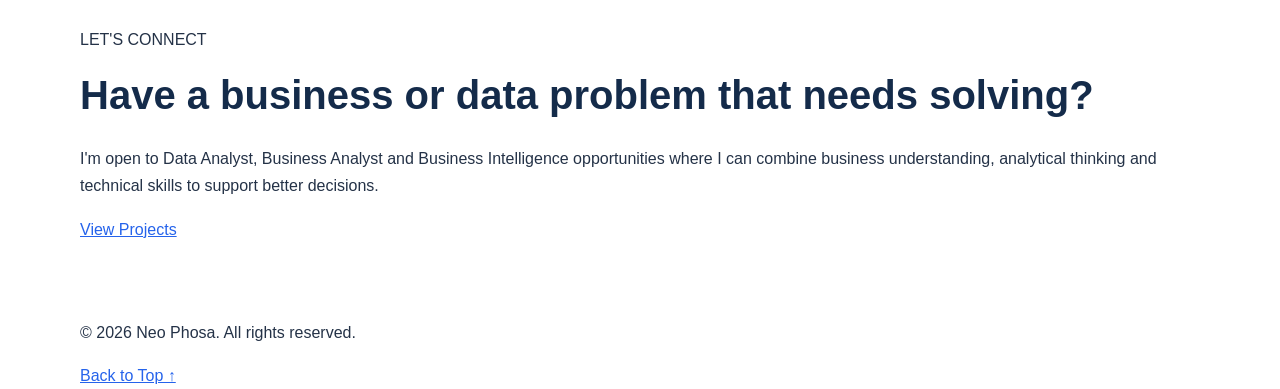
==== commit 90d1d7f3: "Update index.html" ====
--- a/index.html
+++ b/index.html
@@ -1,323 +1,900 @@
-
 <!DOCTYPE html>
 <html lang="en">
 <head>
     <meta charset="UTF-8">
     <meta name="viewport" content="width=device-width, initial-scale=1.0">
-    <meta name="description" content="Neo Phosa — Data Analyst, Business Analyst and Business Intelligence portfolio.">
+
+    <meta name="description" content="Neo Phosa's portfolio showcasing Business Analysis, Data Analysis, SQL, Power BI, Excel, process mapping, requirements analysis and data modelling projects.">
+
     <title>Neo Phosa | Data Analyst & Business Analyst</title>
+
     <link rel="stylesheet" href="style.css">
 </head>
+
 <body>
 
-<header class="navbar">
-    <div class="container nav-container">
-        <a href="index.html" class="logo">NEO PHOSA</a>
-        <nav class="nav-links">
-            <a href="#about">About</a>
-            <a href="#certifications">Certifications</a>
-            <a href="#projects">Projects</a>
-            <a href="#skills">Skills</a>
-            <a href="#contact">Contact</a>
+    <!-- =========================
+         NAVIGATION
+    ========================== -->
+
+    <header class="site-header">
+        <nav class="navbar container">
+
+            <a href="#home" class="logo">NEO PHOSA</a>
+
+            <button
+                class="menu-toggle"
+                id="menu-toggle"
+                type="button"
+                aria-label="Toggle navigation"
+                aria-expanded="false">
+                ☰
+            </button>
+
+            <ul class="nav-links" id="nav-links">
+                <li><a href="#home">Home</a></li>
+                <li><a href="#certifications">Certifications</a></li>
+                <li><a href="#projects">Projects</a></li>
+                <li><a href="#approach">My Approach</a></li>
+                <li><a href="#skills">Skills</a></li>
+                <li><a href="#contact">Contact</a></li>
+            </ul>
+
         </nav>
-    </div>
-</header>
-
-<main>
-    <!-- HERO -->
-    <section class="hero">
-        <div class="container hero-content">
-            <p class="eyebrow">DATA & BUSINESS SOLUTIONS</p>
-            <h1>NEO PHOSA</h1>
-            <h2>DATA ANALYST | BUSINESS ANALYST | BUSINESS INTELLIGENCE</h2>
-            <p class="hero-skills">
-                SQL · Power BI · Excel · DAX · Requirements Analysis · Process Mapping · Data Modelling
-            </p>
-            <p class="hero-description">
-                I bridge the gap between business needs and data-driven solutions,
-                turning business problems into clear requirements, structured processes,
-                analytical insights, and practical BI solutions.
-            </p>
-            <div class="hero-buttons">
-                <a href="#projects" class="btn btn-primary">View Projects</a>
-                <a href="#contact" class="btn btn-outline">Get in Touch</a>
+    </header>
+
+
+    <main>
+
+        <!-- =========================
+             HERO
+        ========================== -->
+
+        <section class="hero" id="home">
+
+            <div class="container hero-content">
+
+                <p class="eyebrow">WELCOME TO MY PORTFOLIO</p>
+
+                <h1>NEO PHOSA</h1>
+
+                <h2>
+                    DATA ANALYST | BUSINESS ANALYST |
+                    BUSINESS INTELLIGENCE
+                </h2>
+
+                <p class="hero-tools">
+                    SQL · Power BI · Excel · DAX · Requirements Analysis ·
+                    Process Mapping · Data Modelling
+                </p>
+
+                <p class="hero-description">
+                    I bridge the gap between business needs and data-driven
+                    solutions, turning business problems into clear
+                    requirements, structured processes, analytical insights,
+                    and practical BI solutions.
+                </p>
+
+                <div class="hero-buttons">
+
+                    <a href="#projects" class="button button-primary">
+                        View Projects
+                    </a>
+
+                    <a href="#contact" class="button button-outline">
+                        Get in Touch
+                    </a>
+
+                </div>
+
             </div>
+
+        </section>
+
+
+        <!-- =========================
+             CERTIFICATIONS
+        ========================== -->
+
+        <section class="section certifications-section" id="certifications">
+
+            <div class="container">
+
+                <div class="section-heading">
+
+                    <p class="section-label">PROFESSIONAL DEVELOPMENT</p>
+
+                    <h2>Certifications &amp; Credentials</h2>
+
+                </div>
+
+
+                <div class="certificate-grid">
+
+
+                    <!-- BUSINESS ANALYST CERTIFICATE -->
+
+                    <article class="project-card certificate-card">
+
+                        <div class="certificate-preview">
+
+                            <iframe
+                                src="BA%20Certificate.pdf#toolbar=0&navpanes=0&scrollbar=0&view=Fit"
+                                title="Microsoft Business Analyst Professional Certificate"
+                                loading="lazy">
+                            </iframe>
+
+                        </div>
+
+                        <div class="project-card-content">
+
+                            <h3>
+                                Microsoft Business Analyst Professional
+                                Certificate
+                            </h3>
+
+                            <p>
+                                <strong>Focus:</strong>
+                                Requirements gathering, business process
+                                analysis, stakeholder management, process
+                                modelling, solution requirements and
+                                business improvement.
+                            </p>
+
+                            <a
+                                class="project-link"
+                                href="BA%20Certificate.pdf"
+                                target="_blank"
+                                rel="noopener">
+                                View Certificate →
+                            </a>
+
+                        </div>
+
+                    </article>
+
+
+                    <!-- POWER BI CERTIFICATE -->
+
+                    <article class="project-card certificate-card">
+
+                        <div class="certificate-preview">
+
+                            <iframe
+                                src="Power%20bi%20certificate.pdf#toolbar=0&navpanes=0&scrollbar=0&view=Fit"
+                                title="Microsoft Power BI Data Analyst Professional Certificate"
+                                loading="lazy">
+                            </iframe>
+
+                        </div>
+
+                        <div class="project-card-content">
+
+                            <h3>
+                                Microsoft Power BI Data Analyst
+                                Professional Certificate
+                            </h3>
+
+                            <p>
+                                <strong>Focus:</strong>
+                                Data preparation, data modelling, DAX,
+                                Power BI dashboards, KPI reporting and
+                                business intelligence.
+                            </p>
+
+                            <a
+                                class="project-link"
+                                href="Power%20bi%20certificate.pdf"
+                                target="_blank"
+                                rel="noopener">
+                                View Certificate →
+                            </a>
+
+                        </div>
+
+                    </article>
+
+
+                    <!-- SQL, EXCEL AND POWER BI CERTIFICATE -->
+
+                    <article class="project-card certificate-card">
+
+                        <div class="certificate-preview">
+
+                            <iframe
+                                src="sql%2C%20excel%20%26%20power%20bi.pdf#toolbar=0&navpanes=0&scrollbar=0&view=Fit"
+                                title="Microsoft Data Analysis with SQL, Excel and Power BI Certificate"
+                                loading="lazy">
+                            </iframe>
+
+                        </div>
+
+                        <div class="project-card-content">
+
+                            <h3>
+                                Microsoft Data Analysis with SQL,
+                                Excel &amp; Power BI
+                            </h3>
+
+                            <p>
+                                <strong>Focus:</strong>
+                                SQL analysis, data cleaning, Excel analysis,
+                                Power BI reporting and end-to-end data analysis.
+                            </p>
+
+                            <a
+                                class="project-link"
+                                href="sql%2C%20excel%20%26%20power%20bi.pdf"
+                                target="_blank"
+                                rel="noopener">
+                                View Certificate →
+                            </a>
+
+                        </div>
+
+                    </article>
+
+
+                </div>
+
+            </div>
+
+        </section>
+
+
+        <!-- =========================
+             PROJECTS
+        ========================== -->
+
+        <section class="section projects-section" id="projects">
+
+            <div class="container">
+
+                <div class="section-heading">
+
+                    <p class="section-label">MY WORK</p>
+
+                    <h2>Projects</h2>
+
+                    <p class="section-description">
+                        Explore my Business Analysis, Data Analysis and
+                        Business Intelligence projects.
+                    </p>
+
+                </div>
+
+
+                <!-- BUSINESS ANALYSIS PROJECTS -->
+
+                <div class="project-category">
+
+                    <div class="category-heading">
+
+                        <h3>Business Analysis</h3>
+
+                        <p>
+                            Projects demonstrating requirements analysis,
+                            process mapping, data modelling and
+                            business improvement.
+                        </p>
+
+                    </div>
+
+
+                    <div class="project-grid">
+
+
+                        <!-- PROJECT 1 -->
+
+                        <article class="project-card">
+
+                            <div class="project-card-content">
+
+                                <span class="project-number">
+                                    BUSINESS ANALYSIS · 01
+                                </span>
+
+                                <h3>
+                                    Business Process Analysis
+                                </h3>
+
+                                <h4>
+                                    Business Process Mapping &amp;
+                                    Data Modelling
+                                </h4>
+
+                                <p class="project-tools">
+                                    Requirements Analysis · Process Mapping ·
+                                    Gap Analysis · Data Modelling · Visio
+                                </p>
+
+                                <p>
+                                    Analysed a business process to understand
+                                    its activities, stakeholders, information
+                                    requirements and process gaps. Developed
+                                    current-state and future-state process maps
+                                    and a structured data model.
+                                </p>
+
+                                <a
+                                    href="business-process-analysis.html"
+                                    class="project-link">
+                                    View Case Study →
+                                </a>
+
+                            </div>
+
+                        </article>
+
+
+                        <!-- PROJECT 2 -->
+
+                        <article class="project-card">
+
+                            <div class="project-card-content">
+
+                                <span class="project-number">
+                                    BUSINESS ANALYSIS · 02
+                                </span>
+
+                                <h3>
+                                    Business Requirements &amp;
+                                    Solution Analysis
+                                </h3>
+
+                                <h4>
+                                    Requirements Analysis &amp;
+                                    Solution Design
+                                </h4>
+
+                                <p class="project-tools">
+                                    Requirements Gathering · Stakeholder
+                                    Analysis · Functional Requirements ·
+                                    Process Analysis
+                                </p>
+
+                                <p>
+                                    Identified stakeholder needs and translated
+                                    them into business, functional and reporting
+                                    requirements to support a structured
+                                    solution recommendation.
+                                </p>
+
+                                <a
+                                    href="business-requirements-solution-analysis.html"
+                                    class="project-link">
+                                    View Case Study →
+                                </a>
+
+                            </div>
+
+                        </article>
+
+
+                    </div>
+
+                </div>
+
+
+                <!-- DATA ANALYSIS AND BUSINESS INTELLIGENCE -->
+
+                <div class="project-category">
+
+                    <div class="category-heading">
+
+                        <h3>Data Analysis &amp; Business Intelligence</h3>
+
+                        <p>
+                            Projects demonstrating SQL, Excel, Power BI,
+                            DAX, data modelling and analytical problem-solving.
+                        </p>
+
+                    </div>
+
+
+                    <div class="project-grid">
+
+
+                        <!-- PROJECT 3: CREDIT RISK -->
+
+                        <article class="project-card">
+
+                            <div class="project-card-content">
+
+                                <span class="project-number">
+                                    03 · BANKING · CREDIT RISK
+                                </span>
+
+                                <h3>
+                                    Credit Risk Analysis &amp;
+                                    Lending Portfolio Optimization
+                                </h3>
+
+                                <p class="project-tools">
+                                    SQL · Excel · Power BI · Risk Analysis ·
+                                    Data Modelling
+                                </p>
+
+                                <p>
+                                    Analysed lending data to understand loan
+                                    exposure, default patterns, borrower
+                                    characteristics and credit-risk indicators.
+                                </p>
+
+                                <div class="project-metrics">
+
+                                    <div class="metric">
+                                        <strong>R276.5M</strong>
+                                        <span>Loan Exposure</span>
+                                    </div>
+
+                                    <div class="metric">
+                                        <strong>21.66%</strong>
+                                        <span>Default Rate</span>
+                                    </div>
+
+                                    <div class="metric">
+                                        <strong>28,638</strong>
+                                        <span>Loan Records</span>
+                                    </div>
+
+                                </div>
+
+                                <a
+                                    href="credit-risk.html"
+                                    class="project-link">
+                                    View Case Study →
+                                </a>
+
+                            </div>
+
+                        </article>
+
+
+                        <!-- PROJECT 4: RETAIL SALES -->
+
+                        <article class="project-card">
+
+                            <div class="project-card-content">
+
+                                <span class="project-number">
+                                    04 · RETAIL · SALES ANALYTICS
+                                </span>
+
+                                <h3>
+                                    Retail Sales Performance &amp;
+                                    Commercial Optimization
+                                </h3>
+
+                                <p class="project-tools">
+                                    SQL · Excel · Power BI · KPI Reporting ·
+                                    Commercial Analysis
+                                </p>
+
+                                <p>
+                                    Analysed transactional sales data to
+                                    identify revenue drivers, product
+                                    performance and customer purchasing
+                                    patterns to support commercial decisions.
+                                </p>
+
+                                <div class="project-metrics">
+
+                                    <div class="metric">
+                                        <strong>R456K</strong>
+                                        <span>Total Sales</span>
+                                    </div>
+
+                                    <div class="metric">
+                                        <strong>2,514</strong>
+                                        <span>Units Sold</span>
+                                    </div>
+
+                                    <div class="metric">
+                                        <strong>1,000</strong>
+                                        <span>Transactions</span>
+                                    </div>
+
+                                </div>
+
+                                <a
+                                    href="retail-sales.html"
+                                    class="project-link">
+                                    View Case Study →
+                                </a>
+
+                            </div>
+
+                        </article>
+
+
+                        <!-- PROJECT 5: CUSTOMER CHURN -->
+
+                        <article class="project-card">
+
+                            <div class="project-card-content">
+
+                                <span class="project-number">
+                                    05 · TELECOM · CUSTOMER ANALYTICS
+                                </span>
+
+                                <h3>
+                                    Customer Retention &amp;
+                                    Churn Analysis
+                                </h3>
+
+                                <p class="project-tools">
+                                    SQL · Excel · Power BI · Customer
+                                    Analytics · Risk Analysis
+                                </p>
+
+                                <p>
+                                    Analysed customer behaviour, service
+                                    interactions and usage patterns to
+                                    understand customer churn and identify
+                                    opportunities for retention improvements.
+                                </p>
+
+                                <div class="project-metrics">
+
+                                    <div class="metric">
+                                        <strong>5,269</strong>
+                                        <span>Customers</span>
+                                    </div>
+
+                                    <div class="metric">
+                                        <strong>13.44%</strong>
+                                        <span>Churn Rate</span>
+                                    </div>
+
+                                    <div class="metric">
+                                        <strong>708</strong>
+                                        <span>Churned</span>
+                                    </div>
+
+                                </div>
+
+                                <a
+                                    href="customer-churn.html"
+                                    class="project-link">
+                                    View Case Study →
+                                </a>
+
+                            </div>
+
+                        </article>
+
+
+                        <!-- PROJECT 6: ATM WITHDRAWALS -->
+
+                        <article class="project-card">
+
+                            <div class="project-card-content">
+
+                                <span class="project-number">
+                                    06 · BANKING · TRANSACTION ANALYTICS
+                                </span>
+
+                                <h3>
+                                    ATM Network Performance &amp;
+                                    Cash Flow Optimization
+                                </h3>
+
+                                <p class="project-tools">
+                                    SQL · Excel · Power BI ·
+                                    Operational Analysis
+                                </p>
+
+                                <p>
+                                    Analysed ATM transaction activity,
+                                    withdrawal value, transaction timing
+                                    and card-network distribution to support
+                                    operational and cash-management decisions.
+                                </p>
+
+                                <div class="project-metrics">
+
+                                    <div class="metric">
+                                        <strong>R6.05B</strong>
+                                        <span>Withdrawal Value</span>
+                                    </div>
+
+                                    <div class="metric">
+                                        <strong>1.43M</strong>
+                                        <span>Withdrawals</span>
+                                    </div>
+
+                                    <div class="metric">
+                                        <strong>54.78%</strong>
+                                        <span>Mastercard Activity</span>
+                                    </div>
+
+                                </div>
+
+                                <a
+                                    href="atm-withdrawal.html"
+                                    class="project-link">
+                                    View Case Study →
+                                </a>
+
+                            </div>
+
+                        </article>
+
+
+                    </div>
+
+                </div>
+
+            </div>
+
+        </section>
+
+
+        <!-- =========================
+             MY APPROACH
+        ========================== -->
+
+        <section class="section approach-section" id="approach">
+
+            <div class="container">
+
+                <div class="section-heading">
+
+                    <p class="section-label">HOW I WORK</p>
+
+                    <h2>From Business Problem to Business Solution</h2>
+
+                </div>
+
+
+                <div class="approach-grid">
+
+
+                    <article class="approach-card">
+
+                        <span class="approach-number">01</span>
+
+                        <h3>Understand</h3>
+
+                        <p>
+                            Understand the business problem, stakeholders
+                            and desired outcome.
+                        </p>
+
+                    </article>
+
+
+                    <article class="approach-card">
+
+                        <span class="approach-number">02</span>
+
+                        <h3>Define &amp; Map</h3>
+
+                        <p>
+                            Gather requirements, define scope and map
+                            current-state processes.
+                        </p>
+
+                    </article>
+
+
+                    <article class="approach-card">
+
+                        <span class="approach-number">03</span>
+
+                        <h3>Clean &amp; Model</h3>
+
+                        <p>
+                            Clean, structure and model data to create
+                            a reliable analytical foundation.
+                        </p>
+
+                    </article>
+
+
+                    <article class="approach-card">
+
+                        <span class="approach-number">04</span>
+
+                        <h3>Analyse &amp; Visualize</h3>
+
+                        <p>
+                            Use SQL, Excel and Power BI to identify trends,
+                            risks, gaps and performance drivers.
+                        </p>
+
+                    </article>
+
+
+                    <article class="approach-card">
+
+                        <span class="approach-number">05</span>
+
+                        <h3>Recommend</h3>
+
+                        <p>
+                            Translate findings into practical recommendations
+                            that support business decisions.
+                        </p>
+
+                    </article>
+
+
+                </div>
+
+            </div>
+
+        </section>
+
+
+        <!-- =========================
+             SKILLS
+        ========================== -->
+
+        <section class="section skills-section" id="skills">
+
+            <div class="container">
+
+                <div class="section-heading">
+
+                    <p class="section-label">CAPABILITIES</p>
+
+                    <h2>Skills &amp; Tools</h2>
+
+                </div>
+
+
+                <div class="skills-grid">
+
+
+                    <article class="skill-card">
+
+                        <h3>Business Analysis</h3>
+
+                        <div class="skill-tags">
+                            <span>Requirements Gathering</span>
+                            <span>Requirements Documentation</span>
+                            <span>Stakeholder Analysis</span>
+                            <span>Process Mapping</span>
+                            <span>Gap Analysis</span>
+                            <span>Root-Cause Analysis</span>
+                            <span>Process Improvement</span>
+                            <span>Business Process Analysis</span>
+                            <span>Data Modelling</span>
+                        </div>
+
+                    </article>
+
+
+                    <article class="skill-card">
+
+                        <h3>Data Analysis</h3>
+
+                        <div class="skill-tags">
+                            <span>SQL</span>
+                            <span>Excel</span>
+                            <span>Data Cleaning</span>
+                            <span>Exploratory Data Analysis</span>
+                            <span>KPI Analysis</span>
+                            <span>Trend Analysis</span>
+                            <span>Risk Analysis</span>
+                        </div>
+
+                    </article>
+
+
+                    <article class="skill-card">
+
+                        <h3>Business Intelligence</h3>
+
+                        <div class="skill-tags">
+                            <span>Power BI</span>
+                            <span>DAX</span>
+                            <span>Data Modelling</span>
+                            <span>Dashboard Development</span>
+                            <span>KPI Reporting</span>
+                            <span>Data Visualization</span>
+                        </div>
+
+                    </article>
+
+
+                    <article class="skill-card">
+
+                        <h3>Tools</h3>
+
+                        <div class="skill-tags">
+                            <span>SQL</span>
+                            <span>Power BI</span>
+                            <span>Excel</span>
+                            <span>Microsoft Visio</span>
+                        </div>
+
+                    </article>
+
+
+                </div>
+
+            </div>
+
+        </section>
+
+
+        <!-- =========================
+             CONTACT
+        ========================== -->
+
+        <section class="section contact-section" id="contact">
+
+            <div class="container">
+
+                <div class="contact-card">
+
+                    <p class="section-label">LET'S CONNECT</p>
+
+                    <h2>
+                        Have a business or data problem that needs solving?
+                    </h2>
+
+                    <p>
+                        I'm open to Data Analyst, Business Analyst and
+                        Business Intelligence opportunities where I can
+                        combine business understanding, analytical thinking
+                        and technical skills to support better decisions.
+                    </p>
+
+                    <a
+                        href="#projects"
+                        class="button button-primary">
+                        View Projects
+                    </a>
+
+                </div>
+
+            </div>
+
+        </section>
+
+    </main>
+
+
+    <!-- =========================
+         FOOTER
+    ========================== -->
+
+    <footer class="site-footer">
+
+        <div class="container footer-content">
+
+            <p>© 2026 Neo Phosa. All rights reserved.</p>
+
+            <a href="#home">Back to Top ↑</a>
+
         </div>
-    </section>
-
-    <!-- ABOUT -->
-    <section class="section" id="about">
-        <div class="container">
-            <p class="eyebrow">ABOUT ME</p>
-            <h2>From Business Problems to Data-Driven Solutions</h2>
-            <p class="section-intro">
-                I combine business understanding, analytical thinking and technical
-                skills to understand business problems, define requirements, analyse
-                data and support better decision-making.
-            </p>
-        </div>
-    </section>
-
-    <!-- CERTIFICATIONS -->
-    <section class="section section-light" id="certifications">
-        <div class="container">
-            <p class="eyebrow">PROFESSIONAL DEVELOPMENT</p>
-            <h2>Certifications &amp; Credentials</h2>
-
-            <div class="certifications-grid">
-
-                <article class="certificate-card">
-                    <h3>Microsoft Business Analyst Professional Certificate</h3>
-                    <p>
-                        Focus: Requirements gathering, business process analysis,
-                        stakeholder management, process modelling, solution requirements
-                        and business improvement.
-                    </p>
-                    <div class="certificate-preview">
-                        <a href="BA%20Certificate.png" target="_blank" rel="noopener">
-                            <img src="BA%20Certificate.png"
-                                 alt="Microsoft Business Analyst Professional Certificate"
-                                 loading="lazy">
-                        </a>
-                    </div>
-                    <a class="certificate-link"
-                       href="BA%20Certificate.png"
-                       target="_blank" rel="noopener">View Certificate</a>
-                </article>
-
-                <article class="certificate-card">
-                    <h3>Microsoft Power BI Data Analyst Professional Certificate</h3>
-                    <p>
-                        Focus: Data preparation, data modelling, DAX, Power BI dashboards,
-                        KPI reporting and business intelligence.
-                    </p>
-                    <div class="certificate-preview">
-                        <iframe src="Power%20bi%20certificate.pdf"
-                                title="Microsoft Power BI Certificate"
-                                loading="lazy"></iframe>
-                    </div>
-                    <a class="certificate-link"
-                       href="Power%20bi%20certificate.pdf"
-                       target="_blank" rel="noopener">View Certificate</a>
-                </article>
-
-                <article class="certificate-card">
-                    <h3>Microsoft Data Analysis with SQL, Excel &amp; Power BI</h3>
-                    <p>
-                        Focus: SQL analysis, data cleaning, Excel analysis,
-                        Power BI reporting and end-to-end data analysis.
-                    </p>
-                    <div class="certificate-preview">
-                        <iframe src="sql%2C%20excel%20%26%20power%20bi.pdf"
-                                title="Microsoft Data Analysis with SQL, Excel and Power BI Certificate"
-                                loading="lazy"></iframe>
-                    </div>
-                    <a class="certificate-link"
-                       href="sql%2C%20excel%20%26%20power%20bi.pdf"
-                       target="_blank" rel="noopener">View Certificate</a>
-                </article>
-
-            </div>
-        </div>
-    </section>
-
-    <!-- PROJECTS -->
-    <section class="section" id="projects">
-        <div class="container">
-            <p class="eyebrow">PORTFOLIO</p>
-            <h2>Projects</h2>
-
-            <div class="project-category">
-                <h3>Business Analysis</h3>
-                <p>Projects demonstrating requirements analysis, process mapping, data modelling and business improvement.</p>
-            </div>
-
-            <div class="projects-grid">
-
-                <article class="project-card">
-                    <span class="project-number">01</span>
-                    <p class="project-category-label">BUSINESS ANALYSIS</p>
-                    <h3>BUSINESS PROCESS ANALYSIS</h3>
-                    <h4>Business Process Mapping &amp; Data Modelling</h4>
-                    <p>Requirements Analysis · Process Mapping · Gap Analysis · Data Modelling · Microsoft Visio</p>
-                    <p>
-                        Analyse the existing process, identify business requirements,
-                        document process flows, identify gaps and create a structured data model.
-                    </p>
-                    <a href="business-process-analysis.html" class="text-link">View Case Study →</a>
-                </article>
-
-                <article class="project-card">
-                    <span class="project-number">02</span>
-                    <p class="project-category-label">BUSINESS ANALYSIS</p>
-                    <h3>BUSINESS REQUIREMENTS &amp; SOLUTION ANALYSIS</h3>
-                    <h4>Requirements Analysis &amp; Solution Design</h4>
-                    <p>Requirements Gathering · Stakeholder Analysis · Functional Requirements · Process Analysis · Solution Design</p>
-                    <p>
-                        Analyse stakeholder needs and translate them into clearly
-                        defined business, functional and reporting requirements.
-                    </p>
-                    <a href="business-requirements-solution-analysis.html" class="text-link">View Case Study →</a>
-                </article>
-
-            </div>
-
-            <div class="project-category data-category">
-                <h3>Data Analysis &amp; Business Intelligence</h3>
-                <p>Projects demonstrating SQL, Excel, Power BI, DAX, data modelling and analytical problem-solving.</p>
-            </div>
-
-            <div class="projects-grid">
-
-                <article class="project-card">
-                    <span class="project-number">03</span>
-                    <p class="project-category-label">BANKING • CREDIT RISK</p>
-                    <h3>Credit Risk Analysis &amp; Lending Portfolio Optimization</h3>
-                    <p>SQL · Excel · Power BI · Risk Analysis · Data Modelling</p>
-                    <p>
-                        <strong>Dataset:</strong> 28,638 loan records<br>
-                        <strong>Total Loan Exposure:</strong> R276.5M<br>
-                        <strong>Default Rate:</strong> 21.66%<br>
-                        <strong>Average Loan:</strong> R9,656<br>
-                        <strong>Average Income:</strong> R66,649<br>
-                        <strong>Average Interest Rate:</strong> 11.04%
-                    </p>
-                    <a href="credit-risk.html" class="text-link">View Case Study →</a>
-                </article>
-
-                <article class="project-card">
-                    <span class="project-number">04</span>
-                    <p class="project-category-label">RETAIL • SALES ANALYTICS</p>
-                    <h3>Retail Sales Performance &amp; Commercial Optimization</h3>
-                    <p>SQL · Excel · Power BI · KPI Reporting · Commercial Analysis</p>
-                    <p>
-                        <strong>Dataset:</strong> 1,000 transactions<br>
-                        <strong>Total Sales:</strong> R456,000<br>
-                        <strong>Units Sold:</strong> 2,514<br>
-                        <strong>Average Transaction Value:</strong> R456<br>
-                        <strong>Electronics Revenue:</strong> R156.9K
-                    </p>
-                    <a href="retail-sales.html" class="text-link">View Case Study →</a>
-                </article>
-
-                <article class="project-card">
-                    <span class="project-number">05</span>
-                    <p class="project-category-label">TELECOM • CUSTOMER ANALYTICS</p>
-                    <h3>Customer Retention &amp; Churn Analysis</h3>
-                    <p>SQL · Excel · Power BI · Customer Analytics · Risk Analysis</p>
-                    <p>
-                        <strong>Dataset:</strong> 5,269 customers<br>
-                        <strong>Churned:</strong> 708<br>
-                        <strong>Retained:</strong> 4,561<br>
-                        <strong>Churn Rate:</strong> 13.44%
-                    </p>
-                    <a href="customer-churn.html" class="text-link">View Case Study →</a>
-                </article>
-
-                <article class="project-card">
-                    <span class="project-number">06</span>
-                    <p class="project-category-label">BANKING • TRANSACTION ANALYTICS</p>
-                    <h3>ATM Network Performance &amp; Cash Flow Optimization</h3>
-                    <p>SQL · Excel · Power BI · Operational Analysis</p>
-                    <p>
-                        <strong>Dataset:</strong> 11,589 records; 1.43M withdrawals<br>
-                        <strong>Withdrawal Value:</strong> R6.05B<br>
-                        <strong>Withdrawals:</strong> 1.43M<br>
-                        <strong>Mastercard Activity:</strong> 54.78%
-                    </p>
-                    <a href="atm-withdrawal.html" class="text-link">View Case Study →</a>
-                </article>
-
-            </div>
-        </div>
-    </section>
-
-    <!-- APPROACH -->
-    <section class="section section-light" id="approach">
-        <div class="container">
-            <p class="eyebrow">HOW I WORK</p>
-            <h2>From Business Problem to Business Solution</h2>
-
-            <div class="approach-grid">
-                <article class="approach-card">
-                    <span>01</span>
-                    <h3>Understand</h3>
-                    <p>Understand the business problem, stakeholders and desired outcome.</p>
-                </article>
-                <article class="approach-card">
-                    <span>02</span>
-                    <h3>Define &amp; Map</h3>
-                    <p>Gather requirements, define scope and map current-state processes.</p>
-                </article>
-                <article class="approach-card">
-                    <span>03</span>
-                    <h3>Clean &amp; Model</h3>
-                    <p>Clean, structure and model data to create a reliable analytical foundation.</p>
-                </article>
-                <article class="approach-card">
-                    <span>04</span>
-                    <h3>Analyse &amp; Visualize</h3>
-                    <p>Use SQL, Excel and Power BI to identify trends, risks, gaps and performance drivers.</p>
-                </article>
-                <article class="approach-card">
-                    <span>05</span>
-                    <h3>Recommend</h3>
-                    <p>Translate findings into practical recommendations that support business decisions.</p>
-                </article>
-            </div>
-        </div>
-    </section>
-
-    <!-- SKILLS -->
-    <section class="section" id="skills">
-        <div class="container">
-            <p class="eyebrow">CAPABILITIES</p>
-            <h2>Skills</h2>
-
-            <div class="skills-grid">
-                <article class="skill-card">
-                    <h3>Business Analysis</h3>
-                    <p>Requirements Gathering; Requirements Documentation; Stakeholder Analysis; Process Mapping; Gap Analysis; Root-Cause Analysis; Process Improvement; Business Process Analysis; Data Modelling</p>
-                </article>
-                <article class="skill-card">
-                    <h3>Data Analysis</h3>
-                    <p>SQL; Excel; Data Cleaning; Exploratory Data Analysis; KPI Analysis; Trend Analysis; Risk Analysis</p>
-                </article>
-                <article class="skill-card">
-                    <h3>Business Intelligence</h3>
-                    <p>Power BI; DAX; Data Modelling; Dashboard Development; KPI Reporting; Data Visualization</p>
-                </article>
-                <article class="skill-card">
-                    <h3>Tools</h3>
-                    <p>SQL · Power BI · Excel · Microsoft Visio</p>
-                </article>
-            </div>
-        </div>
-    </section>
-
-    <!-- CONTACT -->
-    <section class="section cta" id="contact">
-        <div class="container">
-            <p class="eyebrow">LET’S CONNECT</p>
-            <h2>Have a business or data problem that needs solving?</h2>
-            <p>
-                I’m open to Data Analyst, Business Analyst and Business Intelligence
-                opportunities where I can combine business understanding, analytical
-                thinking and technical skills to support better decisions.
-            </p>
-            <div class="hero-buttons">
-                <a href="mailto:" class="btn btn-primary">Get in Touch</a>
-                <a href="#projects" class="btn btn-outline">View Projects</a>
-            </div>
-        </div>
-    </section>
-</main>
-
-<footer class="footer">
-    <div class="container">
-        <p>© 2026 Neo Phosa. All rights reserved.</p>
-    </div>
-</footer>
+
+    </footer>
+
+
+    <!-- MOBILE NAVIGATION -->
+
+    <script>
+        const menuToggle = document.getElementById("menu-toggle");
+        const navLinks = document.getElementById("nav-links");
+
+        menuToggle.addEventListener("click", function () {
+            const isOpen = navLinks.classList.toggle("active");
+
+            menuToggle.setAttribute("aria-expanded", isOpen);
+        });
+
+        document.querySelectorAll(".nav-links a").forEach(function (link) {
+            link.addEventListener("click", function () {
+                navLinks.classList.remove("active");
+                menuToggle.setAttribute("aria-expanded", "false");
+            });
+        });
+    </script>
 
 </body>
 </html>
--- a/style.css
+++ b/style.css
@@ -207,72 +207,76 @@
 /* =========================
    CERTIFICATIONS
 ========================= */
-/* Compact certificate cards — all three in one row */
-
-.certificate-grid {
+.certifications-grid {
     display: grid;
     grid-template-columns: repeat(3, minmax(0, 1fr));
-    gap: 20px;
+    gap: 24px;
     align-items: stretch;
 }
 
 .certificate-card {
+    min-width: 0;
     display: flex;
     flex-direction: column;
-    min-width: 0;
+    padding: 22px;
+    border: 1px solid var(--border);
+    border-radius: 12px;
+    background: white;
+    box-shadow: 0 5px 20px rgba(20, 43, 74, 0.04);
+}
+
+.certificate-card h3 {
+    margin: 0 0 14px;
+    font-size: 1.08rem;
+}
+
+.certificate-card p {
+    color: var(--muted);
+    font-size: 0.93rem;
+}
+
+.certificate-preview {
+    width: 100%;
+    height: 300px;
+    margin-top: auto;
     overflow: hidden;
-}
-
-.certificate-preview {
-    width: 100%;
-    height: 170px;
-    flex-shrink: 0;
-    overflow: hidden;
+    display: flex;
+    align-items: center;
+    justify-content: center;
     background: #f8fafc;
-    border-bottom: 1px solid var(--border);
+    border: 1px solid var(--border);
+    border-radius: 8px;
+}
+
+.certificate-preview a {
+    display: block;
+    width: 100%;
+    height: 100%;
+}
+
+.certificate-preview img {
+    display: block;
+    width: 100%;
+    height: 100%;
+    object-fit: contain;
 }
 
 .certificate-preview iframe {
     display: block;
     width: 100%;
     height: 100%;
-    border: none;
-}
-
-.certificate-card .project-card-content {
-    display: flex;
-    flex-direction: column;
-    flex: 1;
-    padding: 16px;
-}
-
-.certificate-card .project-card-content h3 {
-    font-size: 1rem;
-    line-height: 1.4;
-    margin-bottom: 10px;
-}
-
-.certificate-card .project-card-content p {
-    font-size: 0.85rem;
-    line-height: 1.5;
-    margin-bottom: 14px;
-}
-
-.certificate-card .project-link {
-    margin-top: auto;
-    font-size: 0.9rem;
-}
-
-/* Smaller screens */
-@media (max-width: 700px) {
-    .certificate-grid {
-        grid-template-columns: 1fr;
-    }
-
-    .certificate-preview {
-        height: 200px;
-    }
-}
+    border: 0;
+    background: white;
+}
+
+.certificate-link {
+    display: inline-block;
+    margin-top: 14px;
+    font-weight: 700;
+    text-align: center;
+    text-decoration: none;
+}
+
 /* =========================
    PROJECTS
 ========================= */
@@ -634,4 +638,3 @@
         padding: 10px;
     }
 }
-
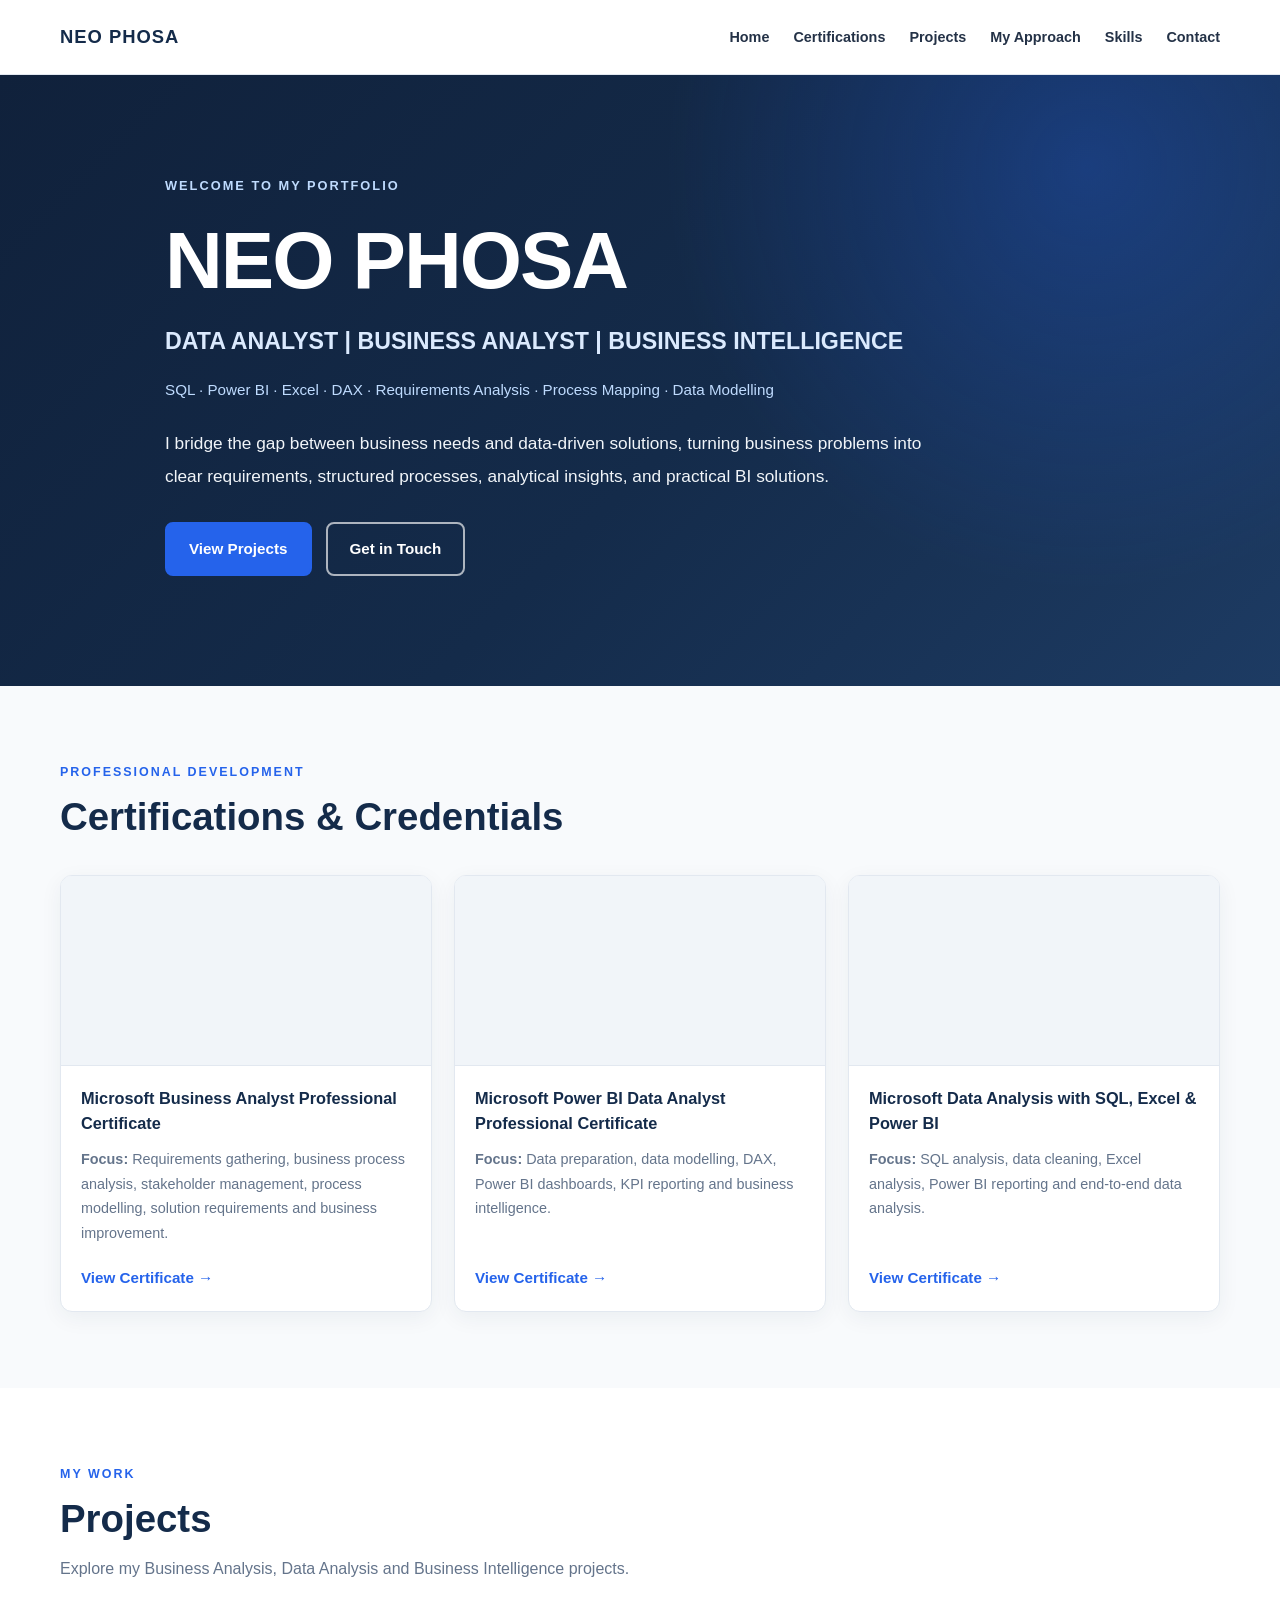
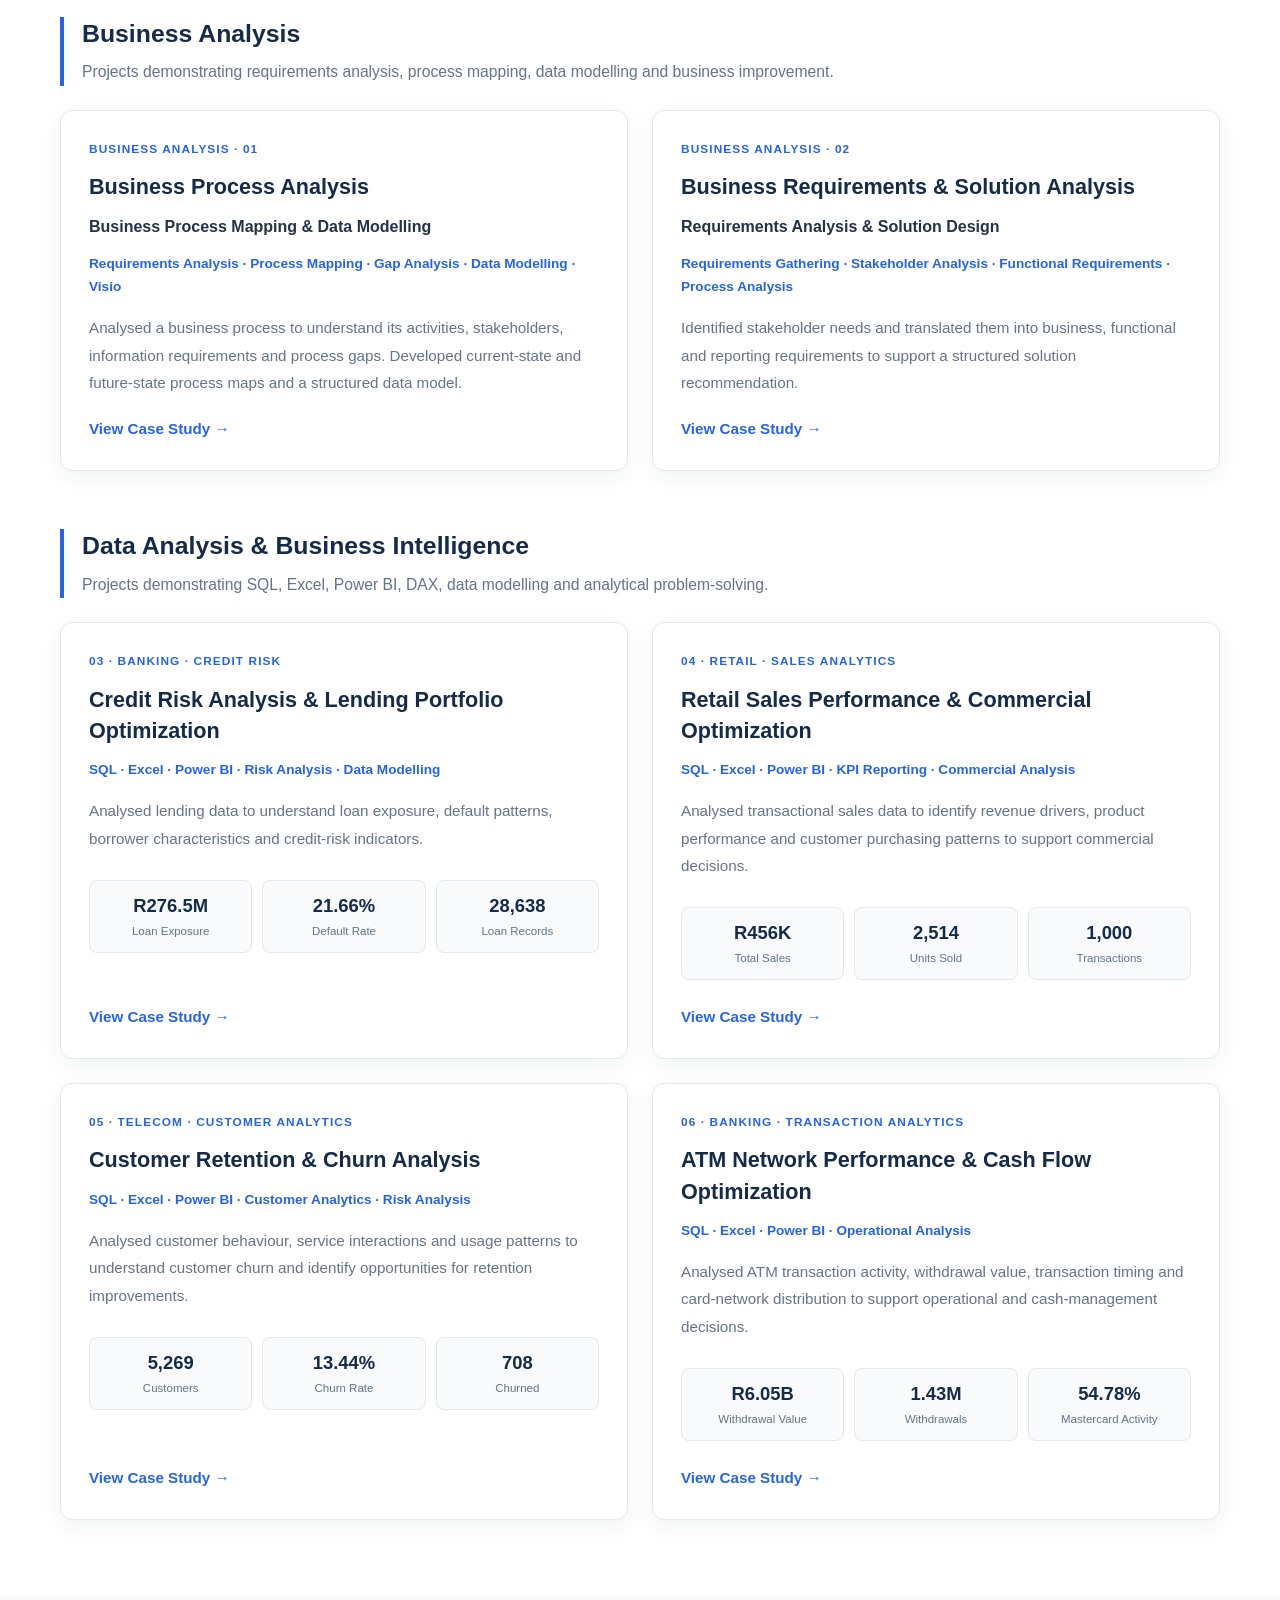
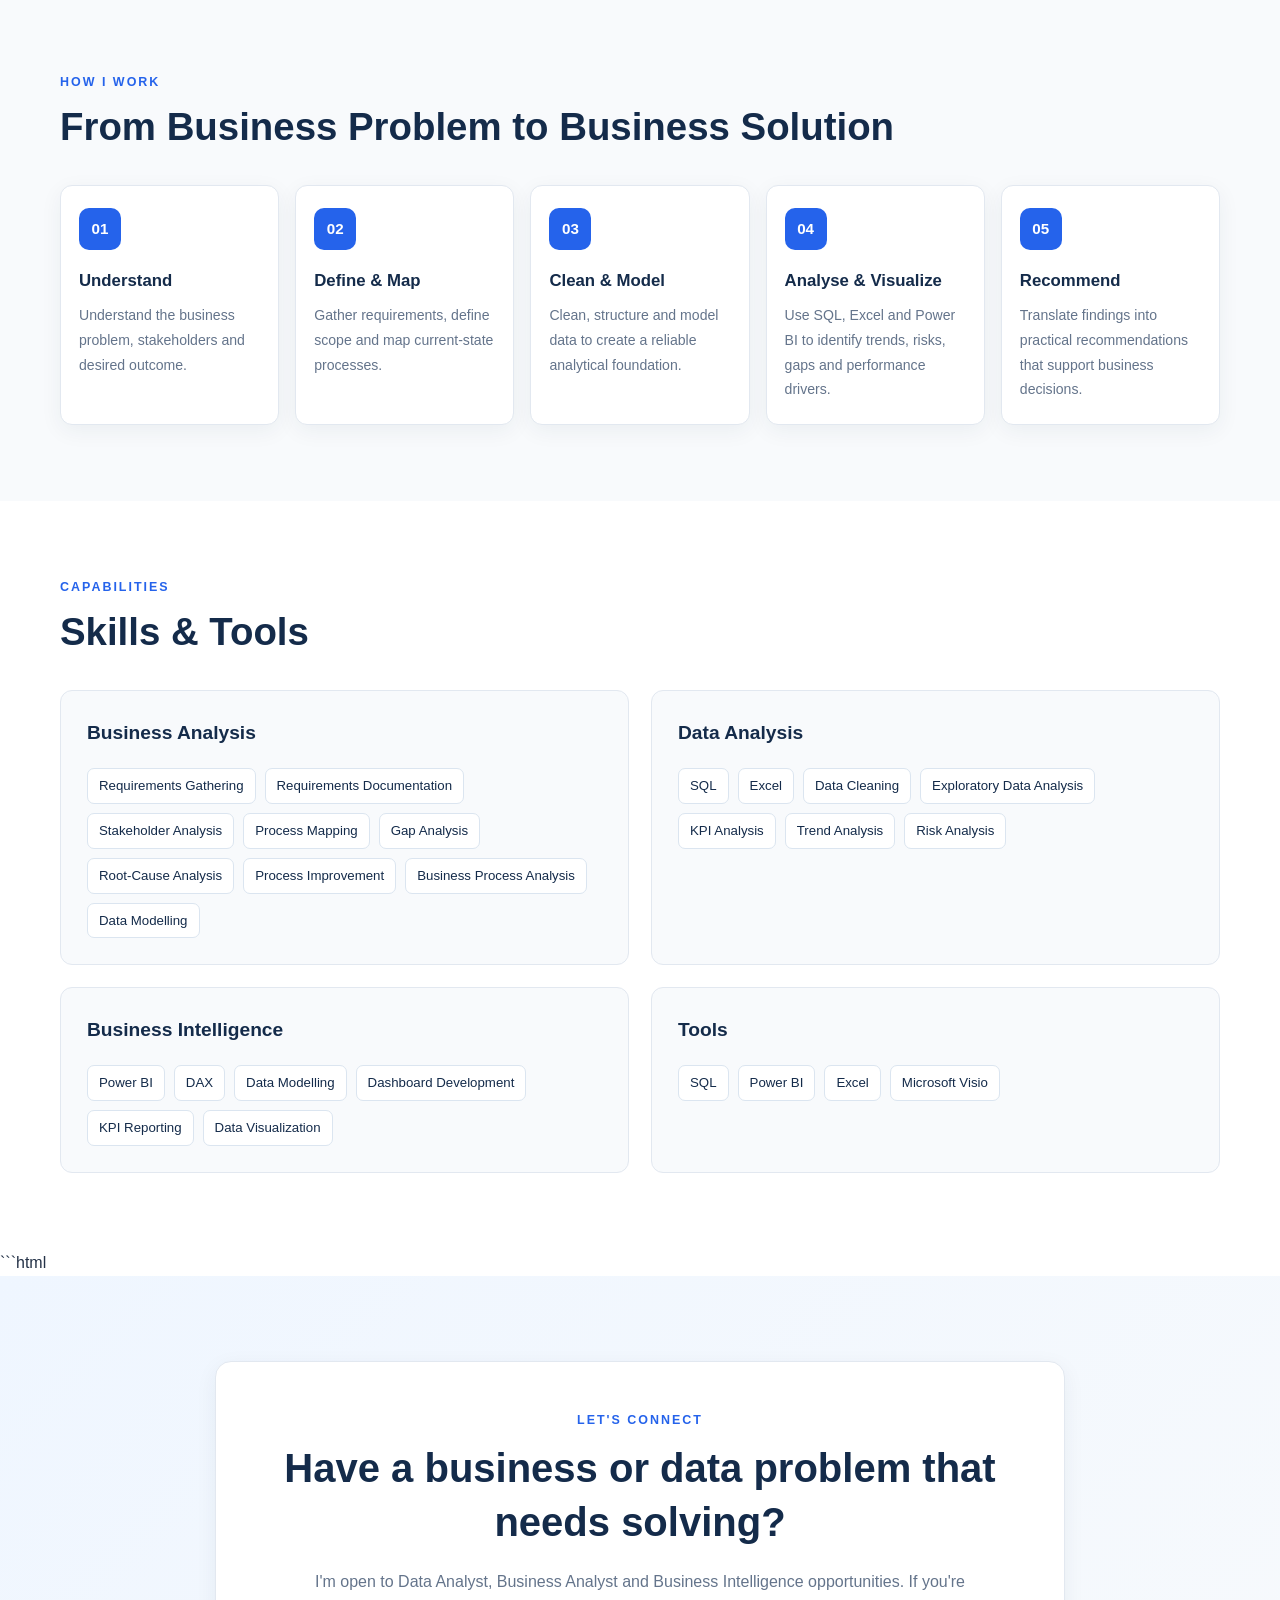
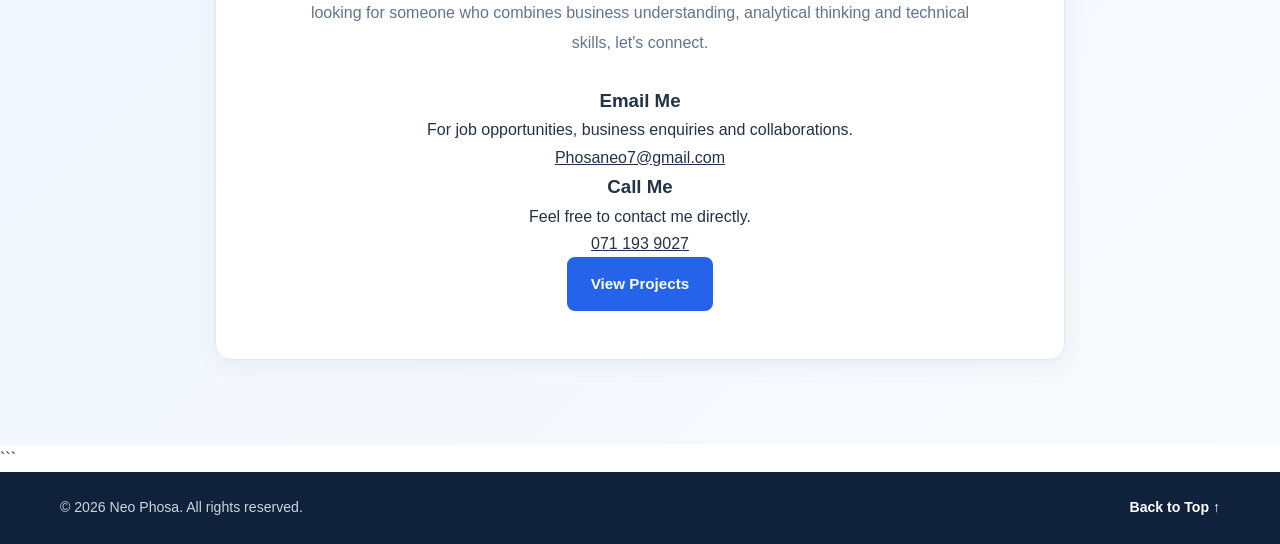
==== commit 95eb6d3a: "Update index.html" ====
--- a/index.html
+++ b/index.html
@@ -821,43 +821,65 @@
         </section>
 
 
-        <!-- =========================
-             CONTACT
-        ========================== -->
-
-        <section class="section contact-section" id="contact">
-
-            <div class="container">
-
-                <div class="contact-card">
-
-                    <p class="section-label">LET'S CONNECT</p>
-
-                    <h2>
-                        Have a business or data problem that needs solving?
-                    </h2>
-
-                    <p>
-                        I'm open to Data Analyst, Business Analyst and
-                        Business Intelligence opportunities where I can
-                        combine business understanding, analytical thinking
-                        and technical skills to support better decisions.
-                    </p>
-
-                    <a
-                        href="#projects"
-                        class="button button-primary">
-                        View Projects
+     ```html
+<!-- =========================
+     CONTACT
+========================== -->
+
+<section class="section contact-section" id="contact">
+
+    <div class="container">
+
+        <div class="contact-card">
+
+            <p class="section-label">LET'S CONNECT</p>
+
+            <h2>Have a business or data problem that needs solving?</h2>
+
+            <p class="contact-description">
+                I'm open to Data Analyst, Business Analyst and
+                Business Intelligence opportunities. If you're
+                looking for someone who combines business understanding,
+                analytical thinking and technical skills, let's connect.
+            </p>
+
+            <div class="contact-details">
+
+                <!-- EMAIL -->
+                <div class="contact-item">
+                    <h3>Email Me</h3>
+                    <p>For job opportunities, business enquiries and collaborations.</p>
+
+                    <a href="mailto:Phosaneo7@gmail.com">
+                        Phosaneo7@gmail.com
                     </a>
-
+                </div>
+
+                <!-- PHONE -->
+                <div class="contact-item">
+                    <h3>Call Me</h3>
+                    <p>Feel free to contact me directly.</p>
+
+                    <a href="tel:+27711939027">
+                        071 193 9027
+                    </a>
                 </div>
 
             </div>
 
-        </section>
-
-    </main>
-
+            <div class="contact-buttons">
+                <a href="#projects" class="button button-primary">
+                    View Projects
+                </a>
+            </div>
+
+        </div>
+
+    </div>
+
+</section>
+```
+   
 
     <!-- =========================
          FOOTER
--- a/style.css
+++ b/style.css
@@ -1,640 +1,1124 @@
-
-/* =========================
+/* =========================================
    GLOBAL STYLES
-========================= */
+========================================= */
+
 :root {
     --navy: #142b4a;
     --blue: #2563eb;
     --light-blue: #eff6ff;
+
     --text: #243247;
     --muted: #64748b;
+
     --border: #e2e8f0;
+
     --background: #ffffff;
     --light-background: #f8fafc;
-}
+
+    --shadow: 0 6px 22px rgba(20, 43, 74, 0.06);
+    --shadow-hover: 0 12px 30px rgba(20, 43, 74, 0.12);
+
+    --radius: 12px;
+}
+
 
 * {
     box-sizing: border-box;
-}
+    margin: 0;
+    padding: 0;
+}
+
 
 html {
     scroll-behavior: smooth;
     scroll-padding-top: 90px;
 }
 
+
 body {
-    margin: 0;
     font-family: Arial, Helvetica, sans-serif;
-    line-height: 1.7;
     color: var(--text);
     background: var(--background);
-}
+    line-height: 1.7;
+    font-size: 16px;
+}
+
 
 img {
     max-width: 100%;
 }
 
+
 a {
-    color: var(--blue);
-}
+    color: inherit;
+}
+
 
 .container {
-    width: min(1120px, 92%);
+    width: min(1160px, 92%);
     margin: 0 auto;
 }
+
 
 .section {
     padding: 76px 0;
 }
 
-.section-light {
-    background: var(--light-background);
-}
-
-h1,
-h2,
-h3,
-h4 {
+
+.section-heading {
+    margin-bottom: 34px;
+}
+
+
+.section-heading h2 {
     color: var(--navy);
-    line-height: 1.3;
-}
-
-h1 {
-    font-size: clamp(2.5rem, 6vw, 4.5rem);
-    margin: 12px 0;
-}
-
-h2 {
-    font-size: clamp(1.8rem, 4vw, 2.5rem);
-    margin: 0 0 24px;
-}
-
-h3 {
-    line-height: 1.4;
-}
-
-p {
-    margin-top: 0;
-}
-
-.eyebrow {
+    font-size: clamp(1.8rem, 3vw, 2.5rem);
+    line-height: 1.25;
+    margin-bottom: 12px;
+}
+
+
+.section-label {
     color: var(--blue);
     font-size: 0.78rem;
     font-weight: 800;
-    letter-spacing: 0.15em;
-    text-transform: uppercase;
-    margin-bottom: 12px;
-}
-
-.section-intro {
-    max-width: 800px;
+    letter-spacing: 2px;
+    margin-bottom: 10px;
+}
+
+
+.section-description {
+    max-width: 700px;
     color: var(--muted);
 }
 
-/* =========================
+
+strong {
+    font-weight: 700;
+}
+
+
+/* =========================================
    NAVIGATION
-========================= */
-.navbar {
+========================================= */
+
+.site-header {
     position: sticky;
     top: 0;
-    z-index: 100;
+    z-index: 1000;
+
     background: rgba(255, 255, 255, 0.97);
     border-bottom: 1px solid var(--border);
-}
-
-.nav-container {
-    min-height: 72px;
+    backdrop-filter: blur(12px);
+}
+
+
+.navbar {
+    min-height: 74px;
+
     display: flex;
     align-items: center;
     justify-content: space-between;
+
     gap: 24px;
 }
+
 
 .logo {
     color: var(--navy);
-    font-size: 1.1rem;
+    text-decoration: none;
+    font-size: 1.15rem;
     font-weight: 800;
-    text-decoration: none;
-    letter-spacing: 0.04em;
-}
+    letter-spacing: 1px;
+    white-space: nowrap;
+}
+
 
 .nav-links {
     display: flex;
-    flex-wrap: wrap;
     align-items: center;
-    gap: 22px;
-}
+    gap: 24px;
+
+    list-style: none;
+}
+
 
 .nav-links a {
+    text-decoration: none;
     color: var(--text);
     font-size: 0.9rem;
     font-weight: 600;
+
+    transition: color 0.2s ease;
+}
+
+
+.nav-links a:hover {
+    color: var(--blue);
+}
+
+
+.menu-toggle {
+    display: none;
+
+    border: 1px solid var(--border);
+    background: white;
+    color: var(--navy);
+
+    border-radius: 8px;
+    padding: 7px 12px;
+
+    font-size: 1.4rem;
+    cursor: pointer;
+}
+
+
+/* =========================================
+   BUTTONS
+========================================= */
+
+.button {
+    display: inline-flex;
+    align-items: center;
+    justify-content: center;
+
+    padding: 12px 22px;
+
+    border-radius: 8px;
+    border: 2px solid transparent;
+
+    font-size: 0.95rem;
+    font-weight: 700;
     text-decoration: none;
-}
-
-.nav-links a:hover,
-.text-link:hover,
-.certificate-link:hover {
-    color: var(--blue);
-    text-decoration: underline;
-}
-
-/* =========================
+
+    transition:
+        background 0.2s ease,
+        color 0.2s ease,
+        border-color 0.2s ease,
+        transform 0.2s ease;
+}
+
+
+.button:hover {
+    transform: translateY(-2px);
+}
+
+
+.button-primary {
+    color: white;
+    background: var(--blue);
+    border-color: var(--blue);
+}
+
+
+.button-primary:hover {
+    background: #1d4ed8;
+    border-color: #1d4ed8;
+}
+
+
+.button-outline {
+    color: white;
+    background: transparent;
+    border-color: rgba(255, 255, 255, 0.65);
+}
+
+
+.button-outline:hover {
+    color: var(--navy);
+    background: white;
+}
+
+
+/* =========================================
    HERO
-========================= */
+========================================= */
+
 .hero {
-    padding: 105px 0 100px;
-    background: linear-gradient(135deg, #f8fafc, #eff6ff);
-}
+    color: white;
+
+    background:
+        radial-gradient(
+            circle at 85% 15%,
+            rgba(37, 99, 235, 0.30),
+            transparent 35%
+        ),
+        linear-gradient(
+            135deg,
+            #10213b 0%,
+            #142b4a 55%,
+            #1d3b63 100%
+        );
+
+    padding: 100px 0 110px;
+}
+
 
 .hero-content {
     max-width: 950px;
 }
 
+
+.hero .eyebrow {
+    color: #bfdbfe;
+
+    font-size: 0.8rem;
+    font-weight: 800;
+    letter-spacing: 2px;
+
+    margin-bottom: 20px;
+}
+
+
+.hero h1 {
+    font-size: clamp(2.8rem, 7vw, 5rem);
+    font-weight: 800;
+    letter-spacing: -2px;
+    line-height: 1.1;
+
+    margin-bottom: 18px;
+}
+
+
 .hero h2 {
-    font-size: clamp(1.15rem, 3vw, 1.7rem);
-    letter-spacing: 0.025em;
-}
-
-.hero-skills {
-    color: var(--muted);
-    font-weight: 600;
-}
+    max-width: 850px;
+
+    color: #dbeafe;
+
+    font-size: clamp(1rem, 2.5vw, 1.45rem);
+    font-weight: 700;
+    line-height: 1.6;
+
+    margin-bottom: 16px;
+}
+
+
+.hero-tools {
+    color: #bfdbfe;
+
+    font-size: 0.95rem;
+    line-height: 1.9;
+
+    margin-bottom: 22px;
+}
+
 
 .hero-description {
-    max-width: 820px;
-    font-size: 1.12rem;
-    margin: 24px 0;
-}
+    max-width: 780px;
+
+    color: #f1f5f9;
+
+    font-size: 1.08rem;
+    line-height: 1.9;
+
+    margin-bottom: 30px;
+}
+
 
 .hero-buttons {
     display: flex;
     flex-wrap: wrap;
     gap: 14px;
-    margin-top: 28px;
-}
-
-.btn {
-    display: inline-block;
-    padding: 12px 22px;
-    border: 2px solid var(--blue);
-    border-radius: 7px;
-    text-decoration: none;
-    font-weight: 700;
-    transition: background 0.2s ease, color 0.2s ease;
-}
-
-.btn-primary {
-    background: var(--blue);
-    color: white;
-}
-
-.btn-primary:hover {
-    background: #1d4ed8;
-    border-color: #1d4ed8;
-}
-
-.btn-outline {
-    color: var(--blue);
-    background: transparent;
-}
-
-.btn-outline:hover {
-    color: white;
-    background: var(--blue);
-}
-
-/* =========================
+}
+
+
+/* =========================================
    CERTIFICATIONS
-========================= */
-.certifications-grid {
+========================================= */
+
+.certifications-section {
+    background: var(--light-background);
+}
+
+
+/*
+   Three certificate cards on desktop.
+   They match the main project card layout.
+*/
+
+.certificate-grid {
     display: grid;
+
     grid-template-columns: repeat(3, minmax(0, 1fr));
-    gap: 24px;
+
+    gap: 22px;
     align-items: stretch;
 }
 
+
 .certificate-card {
-    min-width: 0;
     display: flex;
     flex-direction: column;
-    padding: 22px;
+
+    min-width: 0;
+    overflow: hidden;
+
+    background: white;
     border: 1px solid var(--border);
-    border-radius: 12px;
-    background: white;
-    box-shadow: 0 5px 20px rgba(20, 43, 74, 0.04);
-}
-
-.certificate-card h3 {
-    margin: 0 0 14px;
-    font-size: 1.08rem;
-}
-
-.certificate-card p {
-    color: var(--muted);
-    font-size: 0.93rem;
-}
+    border-radius: var(--radius);
+
+    box-shadow: var(--shadow);
+
+    transition:
+        transform 0.2s ease,
+        box-shadow 0.2s ease;
+}
+
+
+.certificate-card:hover {
+    transform: translateY(-4px);
+    box-shadow: var(--shadow-hover);
+}
+
+
+/*
+   PDF previews.
+
+   The PDF viewer is asked to fit the entire page
+   within the preview frame. The preview itself
+   does not create a scrolling container.
+*/
 
 .certificate-preview {
-    width: 100%;
-    height: 300px;
-    margin-top: auto;
-    overflow: hidden;
+    position: relative;
+
     display: flex;
     align-items: center;
     justify-content: center;
-    background: #f8fafc;
+
+    width: 100%;
+    height: 190px;
+
+    flex-shrink: 0;
+    overflow: hidden;
+
+    background: #f1f5f9;
+    border-bottom: 1px solid var(--border);
+}
+
+
+.certificate-preview iframe {
+    display: block;
+
+    width: 100%;
+    height: 100%;
+
+    border: none;
+    overflow: hidden;
+
+    background: #f1f5f9;
+}
+
+
+/*
+   Certificate text uses the same inner spacing
+   as the project cards.
+*/
+
+.certificate-card .project-card-content {
+    display: flex;
+    flex-direction: column;
+    flex: 1;
+
+    padding: 20px;
+}
+
+
+.certificate-card .project-card-content h3 {
+    color: var(--navy);
+
+    font-size: 1.02rem;
+    line-height: 1.5;
+
+    margin-bottom: 12px;
+}
+
+
+.certificate-card .project-card-content p {
+    color: var(--muted);
+
+    font-size: 0.9rem;
+    line-height: 1.7;
+
+    margin-bottom: 20px;
+}
+
+
+.certificate-card .project-link {
+    margin-top: auto;
+}
+
+
+/* =========================================
+   PROJECT SECTIONS
+========================================= */
+
+.projects-section {
+    background: white;
+}
+
+
+.project-category + .project-category {
+    margin-top: 58px;
+}
+
+
+.category-heading {
+    margin-bottom: 24px;
+
+    padding-left: 18px;
+    border-left: 4px solid var(--blue);
+}
+
+
+.category-heading h3 {
+    color: var(--navy);
+    font-size: 1.55rem;
+    line-height: 1.4;
+
+    margin-bottom: 8px;
+}
+
+
+.category-heading p {
+    max-width: 800px;
+
+    color: var(--muted);
+    font-size: 0.98rem;
+}
+
+
+/* =========================================
+   PROJECT GRID AND CARDS
+========================================= */
+
+.project-grid {
+    display: grid;
+
+    grid-template-columns: repeat(2, minmax(0, 1fr));
+
+    gap: 24px;
+    align-items: stretch;
+}
+
+
+.project-card {
+    display: flex;
+    flex-direction: column;
+
+    min-width: 0;
+    overflow: hidden;
+
+    background: white;
+    border: 1px solid var(--border);
+    border-radius: var(--radius);
+
+    box-shadow: var(--shadow);
+
+    transition:
+        transform 0.2s ease,
+        box-shadow 0.2s ease;
+}
+
+
+.project-card:hover {
+    transform: translateY(-4px);
+    box-shadow: var(--shadow-hover);
+}
+
+
+.project-card-content {
+    display: flex;
+    flex-direction: column;
+    flex: 1;
+
+    padding: 28px;
+}
+
+
+.project-number {
+    display: inline-block;
+
+    color: var(--blue);
+
+    font-size: 0.74rem;
+    font-weight: 800;
+    letter-spacing: 1.1px;
+
+    margin-bottom: 12px;
+}
+
+
+.project-card-content h3 {
+    color: var(--navy);
+
+    font-size: 1.35rem;
+    line-height: 1.45;
+
+    margin-bottom: 12px;
+}
+
+
+.project-card-content h4 {
+    color: var(--text);
+
+    font-size: 1rem;
+    line-height: 1.6;
+
+    margin-bottom: 12px;
+}
+
+
+.project-tools {
+    color: var(--blue) !important;
+
+    font-size: 0.85rem !important;
+    font-weight: 600;
+
+    line-height: 1.7 !important;
+
+    margin-bottom: 16px !important;
+}
+
+
+.project-card-content > p {
+    color: var(--muted);
+
+    font-size: 0.95rem;
+    line-height: 1.8;
+
+    margin-bottom: 20px;
+}
+
+
+/* Project metrics */
+
+.project-metrics {
+    display: grid;
+
+    grid-template-columns: repeat(3, minmax(0, 1fr));
+
+    gap: 10px;
+
+    margin: 8px 0 24px;
+}
+
+
+.metric {
+    display: flex;
+    flex-direction: column;
+    justify-content: center;
+
+    min-width: 0;
+
+    padding: 12px 8px;
+
+    background: var(--light-background);
     border: 1px solid var(--border);
     border-radius: 8px;
-}
-
-.certificate-preview a {
-    display: block;
-    width: 100%;
-    height: 100%;
-}
-
-.certificate-preview img {
-    display: block;
-    width: 100%;
-    height: 100%;
-    object-fit: contain;
-}
-
-.certificate-preview iframe {
-    display: block;
-    width: 100%;
-    height: 100%;
-    border: 0;
-    background: white;
-}
-
-.certificate-link {
-    display: inline-block;
-    margin-top: 14px;
+
+    text-align: center;
+}
+
+
+.metric strong {
+    color: var(--navy);
+
+    font-size: clamp(0.85rem, 1.6vw, 1.15rem);
+    line-height: 1.4;
+
+    overflow-wrap: anywhere;
+}
+
+
+.metric span {
+    color: var(--muted);
+
+    font-size: 0.72rem;
+    line-height: 1.5;
+
+    margin-top: 4px;
+}
+
+
+/* Project and certificate links */
+
+.project-link {
+    display: inline-flex;
+    align-items: center;
+
+    width: fit-content;
+    max-width: 100%;
+
+    color: var(--blue);
+
+    font-size: 0.95rem;
     font-weight: 700;
-    text-align: center;
     text-decoration: none;
-}
-
-/* =========================
-   PROJECTS
-========================= */
-.project-category {
-    margin: 42px 0 20px;
-}
-
-.project-category h3 {
-    margin-bottom: 6px;
-    font-size: 1.55rem;
-}
-
-.project-category p {
-    color: var(--muted);
-    max-width: 850px;
-}
-
-.data-category {
-    margin-top: 70px;
-}
-
-.projects-grid {
-    display: grid;
-    grid-template-columns: repeat(2, minmax(0, 1fr));
-    gap: 24px;
-}
-
-.project-card {
-    min-width: 0;
-    padding: 28px;
-    border: 1px solid var(--border);
-    border-radius: 12px;
-    background: white;
-    box-shadow: 0 6px 22px rgba(20, 43, 74, 0.05);
-    transition: transform 0.2s ease, box-shadow 0.2s ease;
-}
-
-.project-card:hover {
-    transform: translateY(-3px);
-    box-shadow: 0 12px 30px rgba(20, 43, 74, 0.09);
-}
-
-.project-number {
-    display: inline-block;
-    margin-bottom: 10px;
-    color: var(--blue);
-    font-weight: 800;
-    font-size: 1.2rem;
-}
-
-.project-category-label {
-    color: var(--muted);
-    font-size: 0.76rem;
-    font-weight: 800;
-    letter-spacing: 0.1em;
-}
-
-.project-card h3 {
-    margin: 10px 0;
-    font-size: 1.35rem;
-}
-
-.project-card h4 {
-    margin: 10px 0;
-    font-size: 1rem;
-}
-
-.project-card p {
-    font-size: 0.95rem;
-}
-
-.text-link {
-    display: inline-block;
-    margin-top: 8px;
-    font-weight: 800;
-    text-decoration: none;
-}
-
-/* =========================
-   APPROACH
-========================= */
+
+    margin-top: auto;
+
+    transition: color 0.2s ease;
+}
+
+
+.project-link:hover {
+    color: #1d4ed8;
+    text-decoration: underline;
+}
+
+
+/* =========================================
+   MY APPROACH
+========================================= */
+
+.approach-section {
+    background: var(--light-background);
+}
+
+
 .approach-grid {
     display: grid;
-    grid-template-columns: repeat(3, minmax(0, 1fr));
-    gap: 20px;
-}
+
+    grid-template-columns: repeat(5, minmax(0, 1fr));
+
+    gap: 16px;
+    align-items: stretch;
+}
+
 
 .approach-card {
-    padding: 24px;
+    padding: 22px 18px;
+
+    background: white;
     border: 1px solid var(--border);
+    border-radius: var(--radius);
+
+    box-shadow: var(--shadow);
+}
+
+
+.approach-number {
+    display: inline-flex;
+    align-items: center;
+    justify-content: center;
+
+    width: 42px;
+    height: 42px;
+
+    color: white;
+    background: var(--blue);
+
     border-radius: 10px;
+
+    font-size: 0.95rem;
+    font-weight: 800;
+
+    margin-bottom: 18px;
+}
+
+
+.approach-card h3 {
+    color: var(--navy);
+
+    font-size: 1.05rem;
+    line-height: 1.5;
+
+    margin-bottom: 10px;
+}
+
+
+.approach-card p {
+    color: var(--muted);
+
+    font-size: 0.88rem;
+    line-height: 1.75;
+}
+
+
+/* =========================================
+   SKILLS
+========================================= */
+
+.skills-section {
     background: white;
 }
 
-.approach-card span {
-    color: var(--blue);
-    font-size: 1.3rem;
-    font-weight: 800;
-}
-
-.approach-card h3 {
-    margin: 10px 0;
-}
-
-/* =========================
-   SKILLS
-========================= */
+
 .skills-grid {
     display: grid;
+
     grid-template-columns: repeat(2, minmax(0, 1fr));
+
     gap: 22px;
 }
 
+
 .skill-card {
-    padding: 24px;
+    padding: 26px;
+
+    background: var(--light-background);
     border: 1px solid var(--border);
-    border-radius: 10px;
+    border-radius: var(--radius);
+}
+
+
+.skill-card h3 {
+    color: var(--navy);
+
+    font-size: 1.2rem;
+
+    margin-bottom: 18px;
+}
+
+
+.skill-tags {
+    display: flex;
+    flex-wrap: wrap;
+    gap: 9px;
+}
+
+
+.skill-tags span {
+    display: inline-block;
+
+    padding: 7px 11px;
+
+    color: var(--navy);
     background: white;
-}
-
-.skill-card h3 {
-    margin-top: 0;
-}
-
-.skill-card p {
+
+    border: 1px solid #dbe5f0;
+    border-radius: 7px;
+
+    font-size: 0.83rem;
+    line-height: 1.5;
+}
+
+
+/* =========================================
+   CONTACT
+========================================= */
+
+.contact-section {
+    padding: 85px 0;
+
+    background:
+        linear-gradient(
+            135deg,
+            #eff6ff,
+            #f8fafc
+        );
+}
+
+
+.contact-card {
+    max-width: 850px;
+    margin: 0 auto;
+
+    padding: 48px 35px;
+
+    text-align: center;
+
+    background: white;
+    border: 1px solid var(--border);
+    border-radius: 16px;
+
+    box-shadow: var(--shadow);
+}
+
+
+.contact-card h2 {
+    color: var(--navy);
+
+    font-size: clamp(1.8rem, 3.5vw, 2.5rem);
+    line-height: 1.35;
+
+    margin-bottom: 18px;
+}
+
+
+.contact-card > p:not(.section-label) {
+    max-width: 700px;
+    margin: 0 auto 26px;
+
     color: var(--muted);
-    margin-bottom: 0;
-}
-
-/* =========================
-   CONTACT & FOOTER
-========================= */
-.cta {
-    background: var(--navy);
+
+    font-size: 1rem;
+    line-height: 1.9;
+}
+
+
+/* =========================================
+   FOOTER
+========================================= */
+
+.site-footer {
+    padding: 24px 0;
+
+    color: #cbd5e1;
+    background: #10213b;
+}
+
+
+.footer-content {
+    display: flex;
+    align-items: center;
+    justify-content: space-between;
+
+    gap: 20px;
+}
+
+
+.footer-content p {
+    font-size: 0.88rem;
+}
+
+
+.footer-content a {
     color: white;
-}
-
-.cta h2,
-.cta .eyebrow {
-    color: white;
-}
-
-.cta p {
-    max-width: 800px;
-}
-
-.cta .btn-outline {
-    color: white;
-    border-color: white;
-}
-
-.cta .btn-outline:hover {
-    background: white;
-    color: var(--navy);
-}
-
-.footer {
-    padding: 24px 0;
-    text-align: center;
-    background: #0b1b30;
-    color: white;
-}
-
-.footer p {
-    margin: 0;
-    font-size: 0.9rem;
-}
-
-/* =========================
-   CASE STUDY PAGES
-========================= */
-.case-hero {
-    padding: 64px 0;
-    background: linear-gradient(135deg, #f8fafc, #eff6ff);
-}
-
-.case-hero h1 {
-    font-size: clamp(2rem, 5vw, 3.2rem);
-}
-
-.case-hero p {
-    max-width: 900px;
-}
-
-.back-link {
-    display: inline-block;
-    margin-bottom: 24px;
-    font-weight: 700;
+
+    font-size: 0.88rem;
+    font-weight: 600;
+
     text-decoration: none;
 }
 
-.case-label {
-    color: var(--blue);
-    font-size: 0.8rem;
-    font-weight: 800;
-    letter-spacing: 0.12em;
-    text-transform: uppercase;
-}
-
-.case-section {
-    padding: 44px 0;
-    border-bottom: 1px solid var(--border);
-}
-
-.case-section h2 {
-    font-size: 1.8rem;
-}
-
-.case-section h3 {
-    margin-top: 28px;
-}
-
-.case-section p,
-.case-section li {
-    line-height: 1.8;
-}
-
-.case-section ul {
-    padding-left: 24px;
-}
-
-.case-section .image-grid {
-    display: grid;
-    grid-template-columns: minmax(0, 1fr);
-    gap: 28px;
-    margin-top: 24px;
-}
-
-.case-section .image-card {
-    width: 100%;
-    min-width: 0;
-    padding: 16px;
-    border: 1px solid var(--border);
-    border-radius: 12px;
-    background: white;
-    box-shadow: 0 6px 22px rgba(20, 43, 74, 0.05);
-}
-
-.case-section .image-card img {
-    display: block;
-    width: 100%;
-    height: auto;
-    max-height: none;
-    object-fit: contain;
-    cursor: zoom-in;
-}
-
-.case-section .image-caption {
-    margin: 14px 0 0;
-    font-size: 1rem;
-    font-weight: 700;
-    line-height: 1.6;
-}
-
-.case-table-wrapper {
-    width: 100%;
-    overflow-x: auto;
-    margin: 24px 0;
-}
-
-.case-table {
-    width: 100%;
-    border-collapse: collapse;
-    text-align: left;
-}
-
-.case-table th,
-.case-table td {
-    padding: 14px;
-    border: 1px solid var(--border);
-    vertical-align: top;
-}
-
-.case-table th {
-    background: var(--light-blue);
-    color: var(--navy);
-}
-
-.deliverables {
-    padding: 20px;
-    background: var(--light-blue);
-    border-radius: 10px;
-    font-weight: 700;
-}
-
-.recommendations {
-    padding-left: 24px;
-}
-
-.learned-list {
-    padding: 20px;
-    background: var(--light-background);
-    border-left: 4px solid var(--blue);
-    border-radius: 6px;
-}
-
-/* =========================
-   RESPONSIVE LAYOUT
-========================= */
-@media (max-width: 900px) {
-    .certifications-grid {
-        grid-template-columns: repeat(2, minmax(0, 1fr));
+
+.footer-content a:hover {
+    text-decoration: underline;
+}
+
+
+/* =========================================
+   TABLET RESPONSIVENESS
+========================================= */
+
+@media (max-width: 1000px) {
+
+    .navbar {
+        gap: 16px;
+    }
+
+    .nav-links {
+        gap: 15px;
+    }
+
+    .nav-links a {
+        font-size: 0.84rem;
+    }
+
+    .approach-grid {
+        grid-template-columns: repeat(3, minmax(0, 1fr));
+    }
+
+    .certificate-grid {
+        gap: 16px;
+    }
+
+    .certificate-card .project-card-content {
+        padding: 16px;
+    }
+
+    .certificate-preview {
+        height: 170px;
+    }
+
+}
+
+
+/* =========================================
+   MOBILE NAVIGATION
+========================================= */
+
+@media (max-width: 760px) {
+
+    .navbar {
+        position: relative;
+
+        min-height: 68px;
+    }
+
+    .menu-toggle {
+        display: inline-flex;
+        align-items: center;
+        justify-content: center;
+    }
+
+    .nav-links {
+        display: none;
+
+        position: absolute;
+        top: 100%;
+        left: 0;
+        right: 0;
+
+        flex-direction: column;
+        align-items: stretch;
+        gap: 0;
+
+        padding: 10px 0;
+
+        background: white;
+        border: 1px solid var(--border);
+        border-radius: 0 0 10px 10px;
+
+        box-shadow: var(--shadow);
+    }
+
+    .nav-links.active {
+        display: flex;
+    }
+
+    .nav-links li {
+        width: 100%;
+    }
+
+    .nav-links a {
+        display: block;
+
+        padding: 12px 20px;
+
+        font-size: 0.95rem;
+    }
+
+    .nav-links a:hover {
+        background: var(--light-background);
+    }
+
+}
+
+
+/* =========================================
+   SMALLER SCREENS
+========================================= */
+
+@media (max-width: 700px) {
+
+    .section {
+        padding: 55px 0;
+    }
+
+    .hero {
+        padding: 72px 0 78px;
+    }
+
+    .hero h1 {
+        letter-spacing: -1px;
+    }
+
+    .hero-description {
+        font-size: 1rem;
+    }
+
+    /*
+       On narrow screens, certificates stack vertically
+       so that each card remains readable.
+    */
+
+    .certificate-grid {
+        grid-template-columns: 1fr;
+        gap: 22px;
+    }
+
+    .certificate-preview {
+        height: 240px;
+    }
+
+    .certificate-card .project-card-content {
+        padding: 22px;
+    }
+
+    .project-grid {
+        grid-template-columns: 1fr;
+    }
+
+    .project-card-content {
+        padding: 23px;
     }
 
     .approach-grid {
         grid-template-columns: repeat(2, minmax(0, 1fr));
     }
 
-    .nav-container {
-        align-items: flex-start;
-        padding-top: 16px;
-        padding-bottom: 16px;
-        flex-direction: column;
-    }
-}
-
-@media (max-width: 600px) {
-    .section {
-        padding: 52px 0;
-    }
-
-    .hero {
-        padding: 65px 0;
-    }
-
-    .nav-links {
-        gap: 12px 16px;
-    }
-
-    .nav-links a {
-        font-size: 0.82rem;
-    }
-
-    .projects-grid,
-    .certifications-grid,
-    .approach-grid,
     .skills-grid {
         grid-template-columns: 1fr;
     }
 
-    .project-card,
-    .certificate-card {
-        padding: 20px;
-    }
-
-    .certificate-preview {
-        height: 280px;
-    }
-
-    .case-hero {
-        padding: 42px 0;
-    }
-
-    .case-section {
-        padding: 32px 0;
-    }
-
-    .case-section .image-card {
-        padding: 10px;
-    }
-}
+    .contact-card {
+        padding: 34px 22px;
+    }
+
+    .footer-content {
+        flex-direction: column;
+        text-align: center;
+    }
+
+}
+
+
+/* =========================================
+   VERY SMALL SCREENS
+========================================= */
+
+@media (max-width: 420px) {
+
+    .container {
+        width: 91%;
+    }
+
+    .hero-buttons {
+        flex-direction: column;
+        align-items: stretch;
+    }
+
+    .hero-buttons .button {
+        width: 100%;
+    }
+
+    .approach-grid {
+        grid-template-columns: 1fr;
+    }
+
+    .project-metrics {
+        gap: 6px;
+    }
+
+    .metric {
+        padding: 10px 5px;
+    }
+
+    .metric strong {
+        font-size: 0.82rem;
+    }
+
+    .metric span {
+        font-size: 0.66rem;
+    }
+
+}
+
+
+/* =========================================
+   ACCESSIBILITY
+========================================= */
+
+a:focus-visible,
+button:focus-visible {
+    outline: 3px solid #93c5fd;
+    outline-offset: 3px;
+}
+
+
+@media (prefers-reduced-motion: reduce) {
+
+    html {
+        scroll-behavior: auto;
+    }
+
+    *,
+    *::before,
+    *::after {
+        transition-duration: 0.01ms !important;
+    }
+
+}
